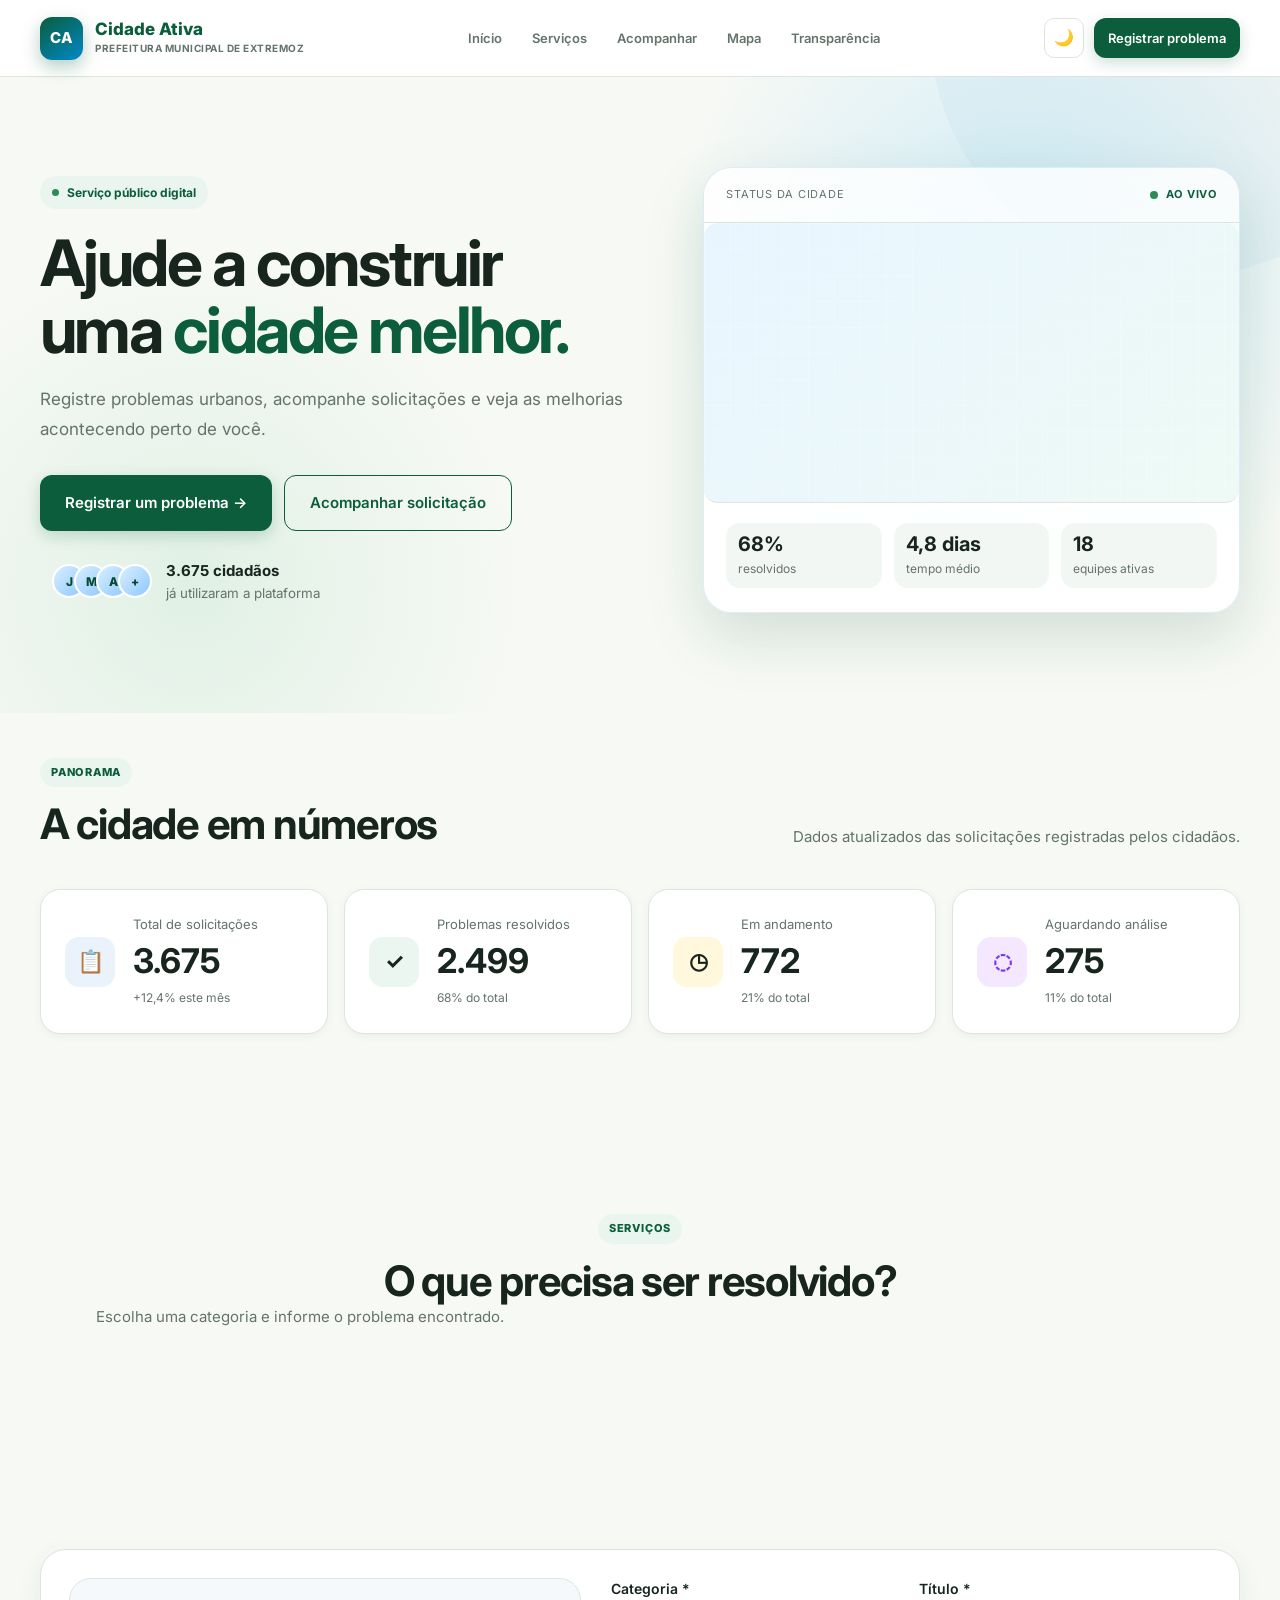
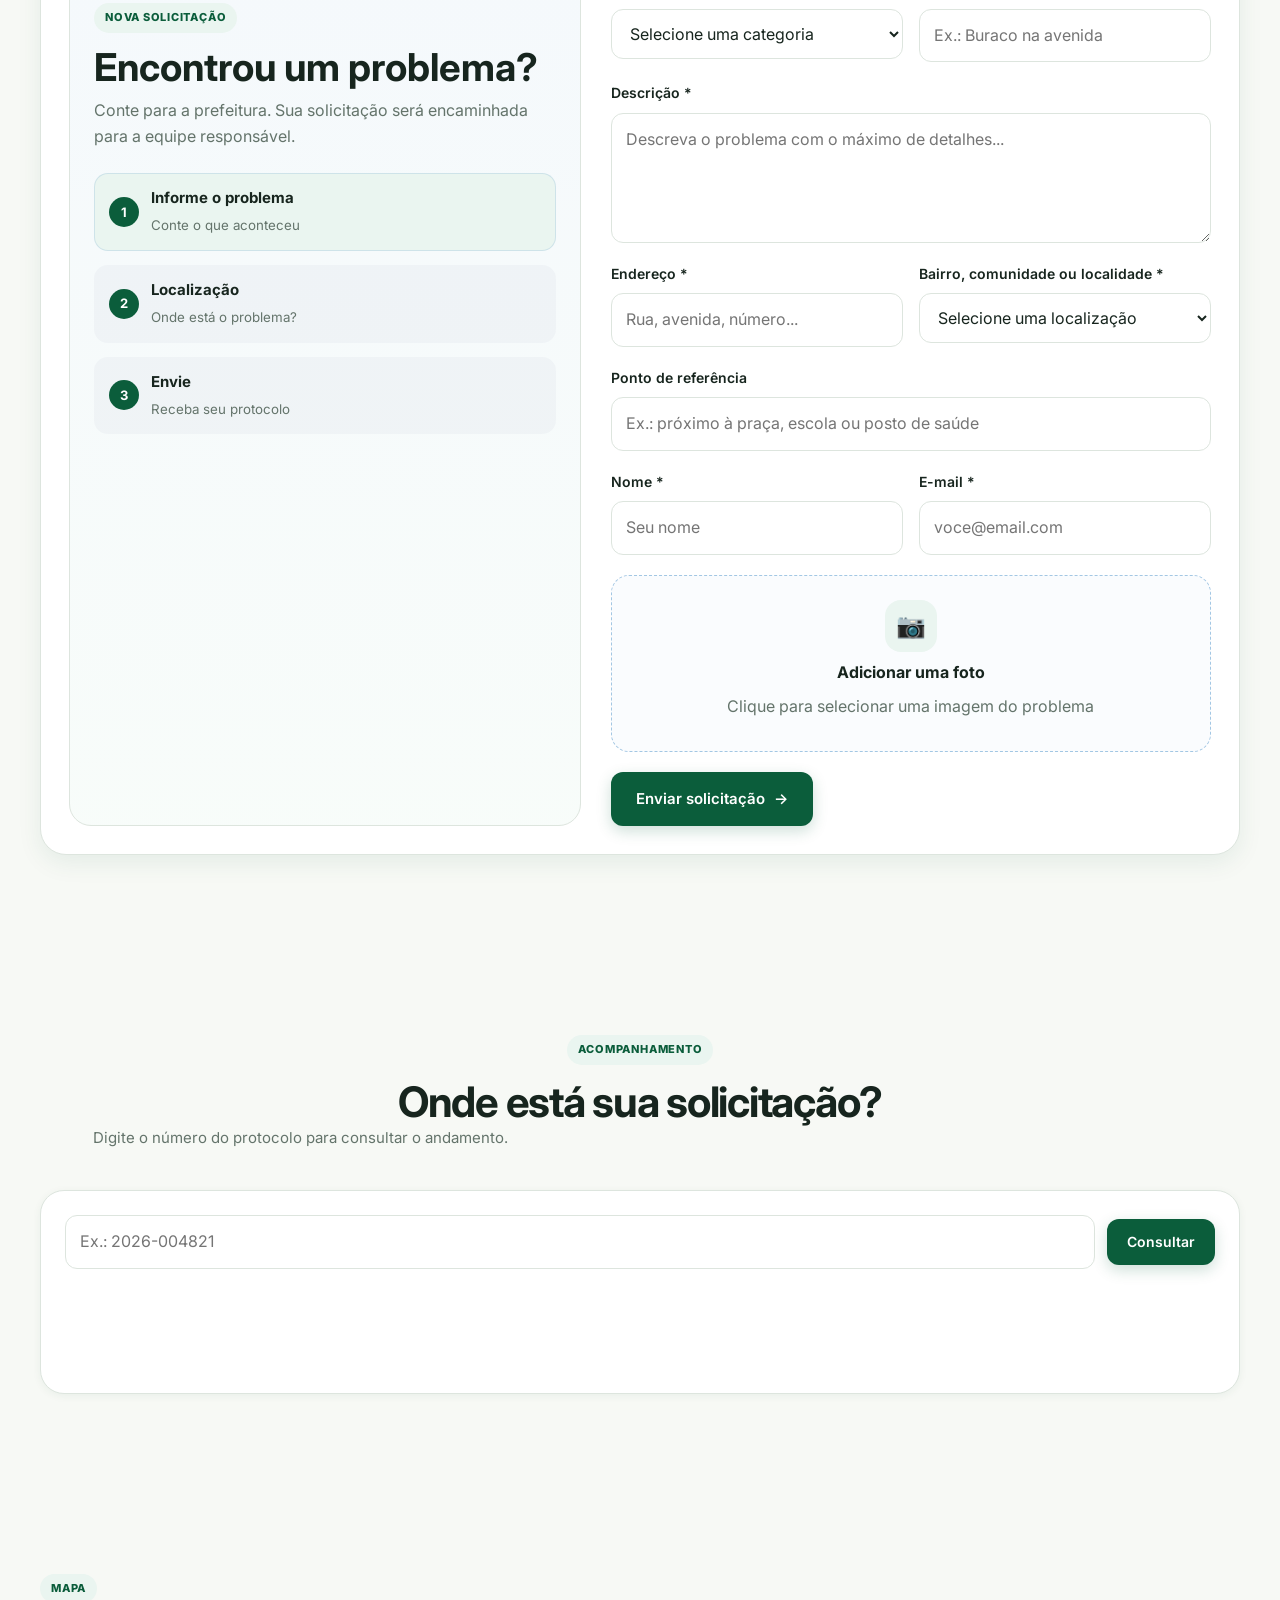
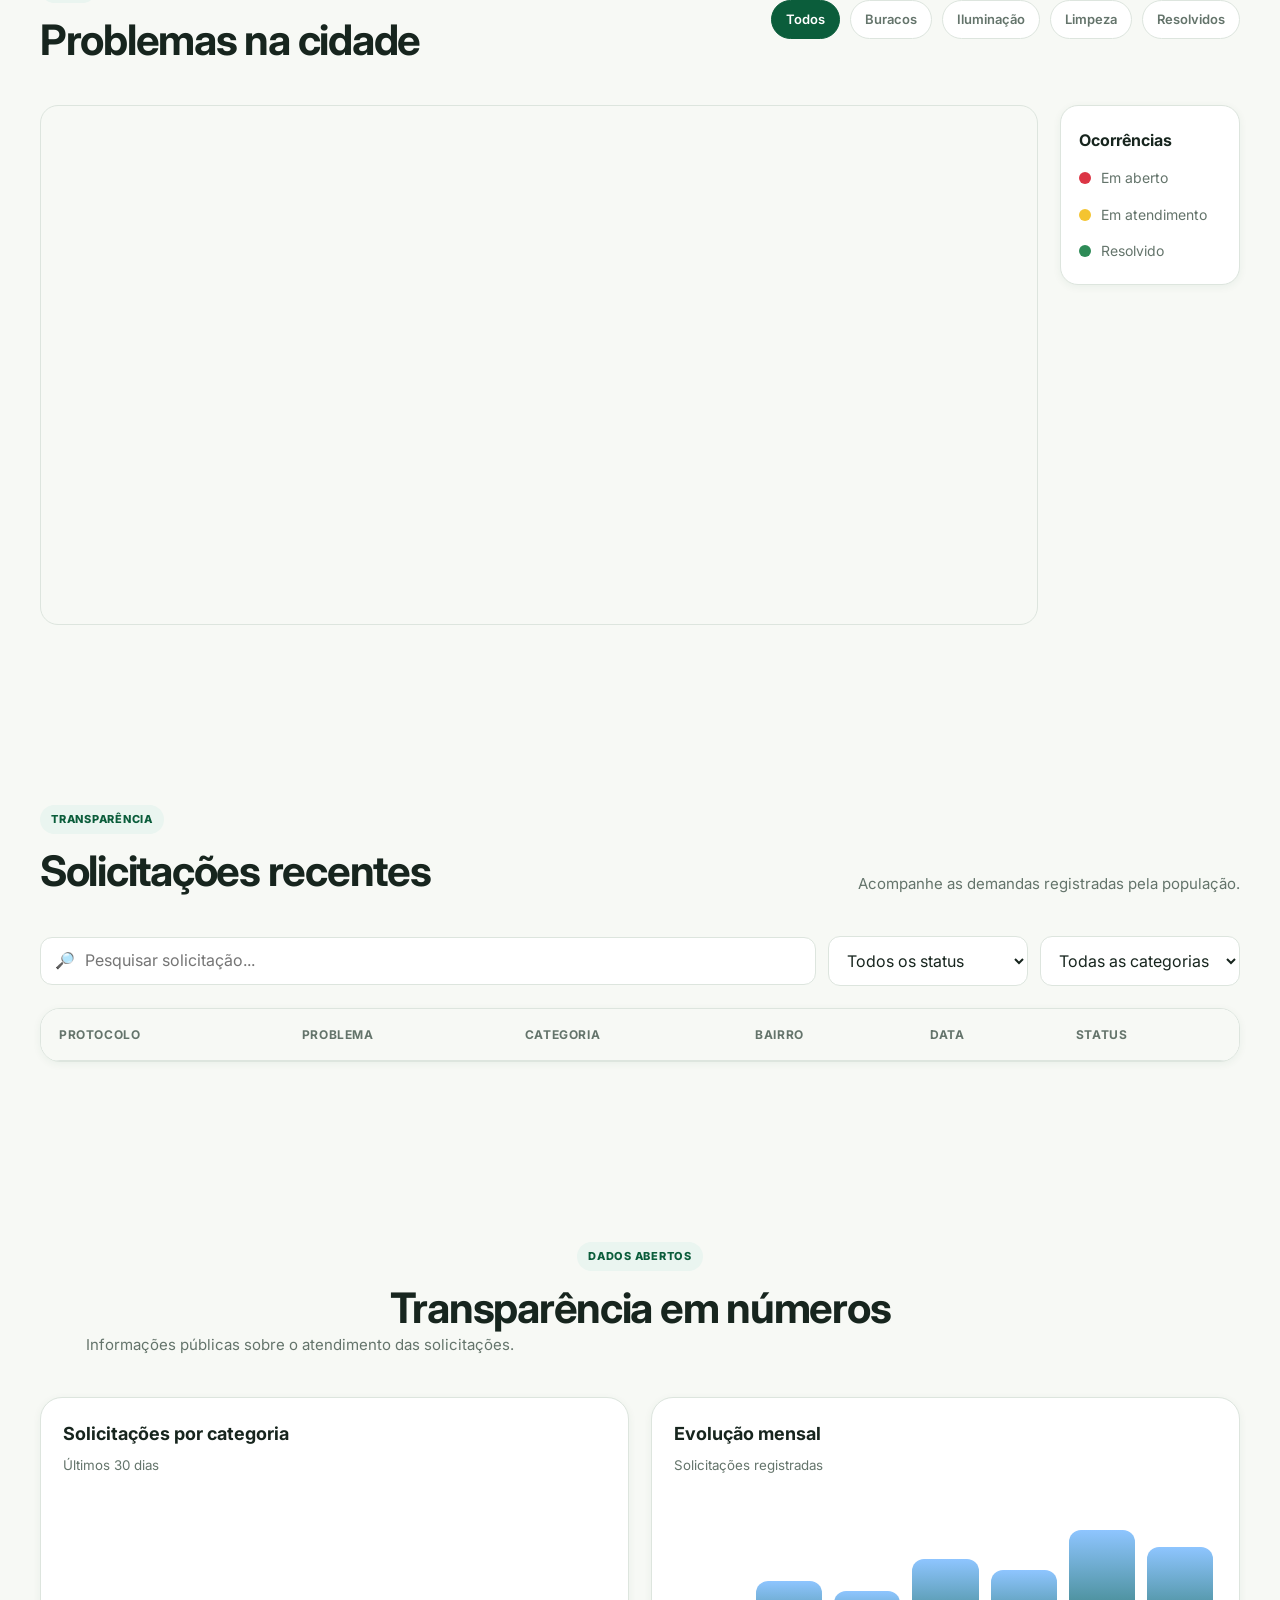
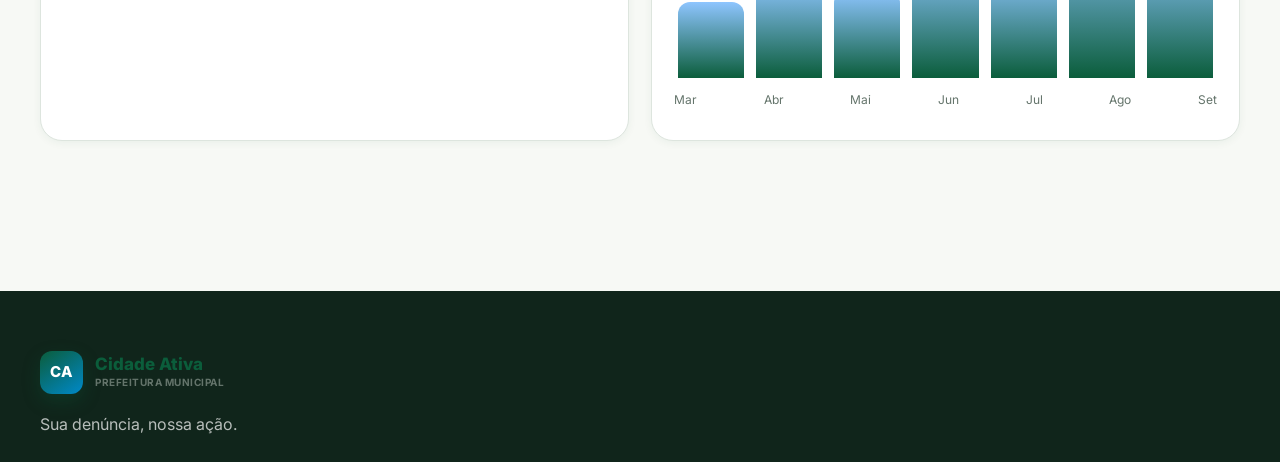
==== index.html @ bdb44ac2 "Atualizar o index.html Correção da estrutura com IA" ====
<!DOCTYPE html>
<html lang="pt">

<head>
    <meta charset="UTF-8">
    <meta name="viewport" content="width=device-width, initial-scale=1.0">
    <meta name="description" content="Cidade Ativa - Plataforma de soluções urbanas">
    <title>Cidade Ativa | Soluções Urbanas</title>

    <link rel="preconnect" href="https://fonts.googleapis.com">
    <link rel="preconnect" href="https://fonts.gstatic.com" crossorigin>
    <link href="https://fonts.googleapis.com/css2?family=Inter:wght@400;500;600;700;800&display=swap" rel="stylesheet">

    <link rel="stylesheet" href="style.css">
    <link rel="stylesheet" 
        href="https://unpkg.com/leaflet@1.9.4/dist/leaflet.css" />
</head>

<body>

    <!--cabeçalho-->

    <header class="header">
        <div class="container header-content">

            <a href="#inicio" class="logo">
                <span class="logo-icon">CA</span>
                <div>
                    <strong>Cidade Ativa</strong>
                    <small>Prefeitura Municipal de Extremoz</small>
                </div>
            </a>

            <nav class="nav" id="mainNav">
                <a href="#inicio">Início</a>
                <a href="#categorias">Serviços</a>
                <a href="#acompanhar">Acompanhar</a>
                <a href="#mapa">Mapa</a>
                <a href="#transparencia">Transparência</a>
            </nav>

            <div class="header-actions">
                <button class="theme-btn" id="themeToggle" aria-label="Alternar tema">
                    🌙
                </button>

                <button class="btn btn-primary btn-small" onclick="scrollToSection('registrar')">
                    Registrar problema
                </button>

                <button class="menu-btn" id="menuToggle" aria-label="Abrir menu">
                    ☰
                </button>
            </div>

        </div>
    </header>

    <main>

        <section class="hero" id="inicio">
            <div class="container hero-grid">

                <div class="hero-content">

                    <div class="eyebrow">
                        <span></span>
                        Serviço público digital
                    </div>

                    <h1>
                        Ajude a construir uma
                        <span>cidade melhor.</span>
                    </h1>

                    <p>
                        Registre problemas urbanos, acompanhe solicitações
                        e veja as melhorias acontecendo perto de você.
                    </p>

                    <div class="hero-buttons">
                        <button class="btn btn-primary btn-large" onclick="scrollToSection('registrar')">
                            Registrar um problema →
                        </button>

                        <button class="btn btn-outline btn-large" onclick="scrollToSection('acompanhar')">
                            Acompanhar solicitação
                        </button>
                    </div>

                    <div class="hero-trust">
                        <div class="avatars">
                            <span>J</span>
                            <span>M</span>
                            <span>A</span>
                            <span>+</span>
                        </div>

                        <div>
                            <strong>3.675 cidadãos</strong>
                            <small>já utilizaram a plataforma</small>
                            
                        </div>
                    </div>

                </div>

                <div class="hero-visual">

                    <div class="city-card">

                        <div class="city-top">
                            <span>STATUS DA CIDADE</span>
                            <span class="live">
                                <i></i> Ao vivo
                            </span>
                        </div>

                       <div class="city-map" id="cityMap"></div>

                        <div class="city-footer">
                            <div>
                                <strong>68%</strong>
                                <small>resolvidos</small>
                            </div>

                            <div>
                                <strong>4,8 dias</strong>
                                <small>tempo médio</small>
                            </div>

                            <div>
                                <strong>18</strong>
                                <small>equipes ativas</small>
                            </div>
                        </div>

                    </div>

                </div>

            </div>
        </section>


        <!---Indicar--->

        <section class="section indicators-section">
            <div class="container">

                <div class="section-heading">
                    <div>
                        <span class="section-label">PANORAMA</span>
                        <h2>A cidade em números</h2>
                    </div>

                    <p>
                        Dados atualizados das solicitações registradas
                        pelos cidadãos.
                    </p>
                </div>

                <div class="stats-grid">

                    <div class="stat-card">
                        <div class="stat-icon blue">📋</div>
                        <div>
                            <span>Total de solicitações</span>
                            <strong data-stat="total">3.675</strong>
                            <small>+12,4% este mês</small>
                        </div>
                    </div>

                    <div class="stat-card">
                        <div class="stat-icon green">✓</div>
                        <div>
                            <span>Problemas resolvidos</span>
                            <strong data-stat="resolved">2.499</strong>
                            <small>68% do total</small>
                        </div>
                    </div>

                    <div class="stat-card">
                        <div class="stat-icon orange">◷</div>
                        <div>
                            <span>Em andamento</span>
                            <strong data-stat="progress">772</strong>
                            <small>21% do total</small>
                        </div>
                    </div>

                    <div class="stat-card">
                        <div class="stat-icon purple">◌</div>
                        <div>
                            <span>Aguardando análise</span>
                            <strong data-stat="waiting">275</strong>
                            <small>11% do total</small>
                        </div>
                    </div>

                </div>

            </div>
        </section>


        <!--categorias-->

        <section class="section categories-section" id="categorias">
            <div class="container">

                <div class="section-heading centered">
                    <span class="section-label">SERVIÇOS</span>
                    <h2>O que precisa ser resolvido?</h2>
                    <p>
                        Escolha uma categoria e informe o problema encontrado.
                    </p>
                </div>

                <div class="categories-grid" id="categoriesGrid"></div>

            </div>
        </section>


        <!--opções de registro -->

        <section class="section register-section" id="registrar">
            <div class="container">

                <div class="form-wrapper">

                    <div class="form-intro">

                        <span class="section-label">NOVA SOLICITAÇÃO</span>

                        <h2>Encontrou um problema?</h2>

                        <p>
                            Conte para a prefeitura. Sua solicitação será
                            encaminhada para a equipe responsável.
                        </p>

                        <div class="form-steps">

                            <div class="form-step active">
                                <span>1</span>
                                <div>
                                    <strong>Informe o problema</strong>
                                    <small>Conte o que aconteceu</small>
                                </div>
                            </div>

                            <div class="form-step">
                                <span>2</span>
                                <div>
                                    <strong>Localização</strong>
                                    <small>Onde está o problema?</small>
                                </div>
                            </div>

                            <div class="form-step">
                                <span>3</span>
                                <div>
                                    <strong>Envie</strong>
                                    <small>Receba seu protocolo</small>
                                </div>
                            </div>

                        </div>

                    </div>

                    <form id="reportForm" class="report-form">

                        <div class="form-row">

                            <div class="form-group">
                                <label for="category">Categoria *</label>

                                <select id="category" required>
                                    <option value="">Selecione uma categoria</option>
                                </select>
                            </div>

                            <div class="form-group">
                                <label for="title">Título *</label>
                                <input type="text" id="title" placeholder="Ex.: Buraco na avenida" required>
                            </div>

                        </div>

                        <div class="form-group">
                            <label for="description">Descrição *</label>

                            <textarea id="description" rows="4"
                                placeholder="Descreva o problema com o máximo de detalhes..." required></textarea>
                        </div>

                        <div class="form-row">

                            <div class="form-group">
                                <label for="address">Endereço *</label>
                                <input type="text" id="address" placeholder="Rua, avenida, número..." required>
                            </div>

                            <div class="form-group">
                                <label for="neighborhood">Bairro, comunidade ou localidade *</label>
                                <select id="neighborhood" required>
                                    <option value="">Selecione uma localização</option>
                                    <optgroup label="Bairros e conjuntos">
                                        <option>Centro</option><option>Alto Extremoz</option>
                                        <option>Central Parque I</option><option>Central Parque II</option>
                                        <option>Central Parque III</option><option>Central Parque Clube</option>
                                        <option>Jardins de Extremoz</option><option>Jardins de Extremoz II</option>
                                        <option>Moinho dos Ventos</option><option>Nova Extremoz</option>
                                        <option>Parque das Flores</option><option>Parque das Jaqueiras</option>
                                        <option>Parque do Servidor</option><option>Portal do Sol</option>
                                        <option>Quintas das Figueiras</option><option>São Miguel Arcanjo</option>
                                        <option>Village dos Coqueiros</option><option>Malvinas</option>
                                        <option>Sport Clube</option><option>Comum</option>
                                    </optgroup>
                                    <optgroup label="Comunidades e localidades">
                                        <option>Campinas</option><option>Estivas</option><option>Araçá</option>
                                        <option>Vila de Fátima</option><option>Capim</option><option>Barra do Rio</option>
                                        <option>Boca da Ilha</option><option>Coqueirinhos</option><option>Grutas</option>
                                        <option>Pedrinhas</option><option>Passagem da Vila</option>
                                    </optgroup>
                                    <optgroup label="Praias e litoral">
                                        <option>Genipabu</option><option>Pitangui</option><option>Santa Rita</option>
                                        <option>Redinha Nova</option><option>Graçandu</option>
                                    </optgroup>
                                    <optgroup label="Principais centros e referências">
                                        <option>Centro de Extremoz</option>
                                        <option>Centro Administrativo de Extremoz</option>
                                        <option>Hospital Presidente Café Filho</option>
                                        <option>Centro de Especialidades de Extremoz</option>
                                        <option>Centro de Parto Normal de Extremoz</option>
                                        <option>Centro Comercial</option>
                                    </optgroup>
                                    <optgroup label="Outros"><option>Outro</option></optgroup>
                                </select>
                            </div>

                        </div>

                        <div class="form-group">
                            <label for="reference">Ponto de referência</label>
                            <input type="text" id="reference" placeholder="Ex.: próximo à praça, escola ou posto de saúde">
                        </div>

                        <div class="form-row">

                            <div class="form-group">
                                <label for="name">Nome *</label>
                                <input type="text" id="name" placeholder="Seu nome" required>
                            </div>

                            <div class="form-group">
                                <label for="email">E-mail *</label>
                                <input type="email" id="email" placeholder="voce@email.com" required>
                            </div>

                        </div>

                        <div class="upload-area" id="uploadArea">
                            <input type="file" id="image" accept="image/*" hidden>
                            <div class="upload-icon">📷</div>
                            <strong>Adicionar uma foto</strong>
                            <span>Clique para selecionar uma imagem do problema</span>
                            <small id="fileName"></small>

                            <div id="imagePreview" class="image-preview" hidden>
                                <img id="previewImage" src="" alt="Pré-visualização da foto">
                            </div>
                        </div>

                        <button class="btn btn-primary btn-large submit-btn" type="submit">
                            Enviar solicitação
                            <span>→</span>
                        </button>

                    </form>

                </div>

            </div>
        </section>


        <!--onde acompanhar --->

        <section class="section tracking-section" id="acompanhar">
            <div class="container">

                <div class="section-heading centered">
                    <span class="section-label">ACOMPANHAMENTO</span>
                    <h2>Onde está sua solicitação?</h2>
                    <p>
                        Digite o número do protocolo para consultar o andamento.
                    </p>
                </div>

                <div class="tracking-box">

                    <div class="tracking-search">

                        <input type="text" id="protocolInput" placeholder="Ex.: 2026-004821">

                        <button class="btn btn-primary" id="searchProtocol">
                            Consultar
                        </button>

                    </div>

                    <div id="trackingResult"></div>

                </div>

            </div>
        </section>


        <!-- mapa -->

        <section class="section map-section" id="mapa">
            <div class="container">

                <div class="section-heading">

                    <div>
                        <span class="section-label">MAPA</span>
                        <h2>Problemas na cidade</h2>
                    </div>

                    <div class="map-filters">
                        <button class="filter-btn active" data-filter="all">Todos</button>
                        <button class="filter-btn" data-filter="Buracos e vias">Buracos</button>
                        <button class="filter-btn" data-filter="Iluminação pública">Iluminação</button>
                        <button class="filter-btn" data-filter="Limpeza urbana">Limpeza</button>
                        <button class="filter-btn" data-filter="resolved">Resolvidos</button>
                    </div>

                </div>

                <div class="map-container">

    <!-- Mapa real jv -->
    <div id="realMap"></div>

    <div class="map-legend">

        <strong>Ocorrências</strong>

        <span>
            <i class="legend-dot red"></i>
            Em aberto
        </span>

        <span>
            <i class="legend-dot yellow"></i>
            Em atendimento
        </span>

        <span>
            <i class="legend-dot green"></i>
            Resolvido
        </span>

    </div>

</div>
        </section>


        <!--acompanhar solicitações -->

        <section class="section requests-section">
            <div class="container">

                <div class="section-heading">
                    <div>
                        <span class="section-label">TRANSPARÊNCIA</span>
                        <h2>Solicitações recentes</h2>
                    </div>

                    <p>
                        Acompanhe as demandas registradas pela população.
                    </p>
                </div>

                <div class="requests-toolbar">

                    <div class="search-box">
                        🔎
                        <input type="text" id="requestSearch" placeholder="Pesquisar solicitação...">
                    </div>

                    <select id="statusFilter">
                        <option value="all">Todos os status</option>
                        <option value="Resolvido">Resolvidos</option>
                        <option value="Em atendimento">Em atendimento</option>
                        <option value="Em análise">Em análise</option>
                        <option value="Aguardando">Aguardando</option>
                    </select>

                    <select id="categoryFilter">
                        <option value="all">Todas as categorias</option>
                    </select>

                </div>

                <div class="requests-table-wrapper">

                    <table class="requests-table">

                        <thead>
                            <tr>
                                <th>Protocolo</th>
                                <th>Problema</th>
                                <th>Categoria</th>
                                <th>Bairro</th>
                                <th>Data</th>
                                <th>Status</th>
                            </tr>
                        </thead>

                        <tbody id="requestsTable"></tbody>

                    </table>

                </div>

            </div>
        </section>


        <!--transparencia ao publico-->

        <section class="section transparency-section" id="transparencia">

            <div class="container">

                <div class="section-heading centered">
                    <span class="section-label">DADOS ABERTOS</span>
                    <h2>Transparência em números</h2>
                    <p>
                        Informações públicas sobre o atendimento das solicitações.
                    </p>
                </div>

                <div class="charts-grid">

                    <div class="chart-card">

                        <div class="chart-header">
                            <div>
                                <strong>Solicitações por categoria</strong>
                                <small>Últimos 30 dias</small>
                            </div>
                        </div>

                        <div class="bars" id="categoryChart"></div>

                    </div>

                    <div class="chart-card">

                        <div class="chart-header">
                            <div>
                                <strong>Evolução mensal</strong>
                                <small>Solicitações registradas</small>
                            </div>
                        </div>

                        <div class="line-chart">

                            <div class="line-bars">
                                <span style="height: 45%"></span>
                                <span style="height: 58%"></span>
                                <span style="height: 52%"></span>
                                <span style="height: 71%"></span>
                                <span style="height: 64%"></span>
                                <span style="height: 88%"></span>
                                <span style="height: 78%"></span>
                            </div>

                            <div class="chart-labels">
                                <span>Mar</span>
                                <span>Abr</span>
                                <span>Mai</span>
                                <span>Jun</span>
                                <span>Jul</span>
                                <span>Ago</span>
                                <span>Set</span>
                            </div>

                        </div>

                    </div>

                </div>

            </div>

        </section>

    </main>


    <!--rodape-->

    <footer class="footer">

        <div class="container footer-grid">

            <div class="footer-brand">

                <div class="logo">
                    <span class="logo-icon">CA</span>

                    <div>
                        <strong>Cidade Ativa</strong>
                        <small>Prefeitura Municipal</small>
                    </div>
                </div>

                <p>
                    Sua denúncia, nossa ação.

                    <style>
                        .image-preview {
                            margin-top: 15px;
                        }

                        .image-preview img {
                            display: block;
                            width: 100%;
                            max-width: 320px;
                            max-height: 220px;
                            object-fit: cover;
                            border-radius: 12px;
                            margin: 0 auto;
                        }
                    </style>

                    <script>
                        // Pré-visualização da foto
                        const uploadArea = document.getElementById("uploadArea");
                        const imageInput = document.getElementById("image");
                        const fileName = document.getElementById("fileName");
                        const imagePreview = document.getElementById("imagePreview");
                        const previewImage = document.getElementById("previewImage");

                        if (uploadArea && imageInput) {
                            uploadArea.addEventListener("click", () => imageInput.click());

                            imageInput.addEventListener("change", function () {
                                const arquivo = this.files[0];

                                if (!arquivo) {
                                    fileName.textContent = "";
                                    imagePreview.hidden = true;
                                    previewImage.src = "";
                                    return;
                                }

                                fileName.textContent = arquivo.name;

                                const leitor = new FileReader();

                                leitor.onload = function (evento) {
                                    previewImage.src = evento.target.result;
                                    imagePreview.hidden = false;
                                };

                                leitor.readAsDataURL(arquivo);
                            });
                        }
                    </script>

                    <script src="https://unpkg.com/leaflet@1.9.4/dist/leaflet.js"></script>
                    <script src="script.js"></script>

</body>

</html>
---- style.css ----
:root {

  --primary: #0B5D3B;
  --primary-dark: #064A2F;
  --primary-light: #EAF5F0;

  --secondary: #2E8B57;
  --secondary-dark: #236B45;
  --secondary-light: #EAF6EF;

  --accent: #F4C430;
  --accent-light: #FFF8DC;

  --danger: #DC3545;
  --danger-light: #FDEBED;

  --warning: #F4C430;
  --warning-light: #FFF8DC;

  --info: #1E6BB8;
  --info-light: #EAF3FB;

  --success: #2E8B57;
  --success-light: #EAF6EF;

  --white: #FFFFFF;
  --black: #111827;

  --gray-50: #F7F9F5;
  --gray-100: #F0F3EE;
  --gray-200: #DDE5DE;
  --gray-300: #C5D0C7;
  --gray-400: #94A39A;
  --gray-500: #64746B;
  --gray-600: #4A5A51;
  --gray-700: #34443B;
  --gray-800: #24352C;
  --gray-900: #10251B;

  --background: #F7F9F5;
  --surface: #FFFFFF;
  --surface-hover: #F3F7F3;

  --text: #17251E;
  --text-secondary: #64746B;
  --text-light: #94A39A;

  --border: #DDE5DE;

  --shadow-xs: 0 1px 2px rgba(11, 93, 59, 0.04);
  --shadow-sm: 0 2px 8px rgba(11, 93, 59, 0.06);
  --shadow-md: 0 8px 24px rgba(11, 93, 59, 0.08);
  --shadow-lg: 0 16px 40px rgba(11, 93, 59, 0.12);
  --shadow-xl: 0 24px 60px rgba(11, 93, 59, 0.16);

  --radius-sm: 8px;
  --radius-md: 12px;
  --radius-lg: 18px;
  --radius-xl: 24px;
  --radius-full: 999px;

  --container: 1200px;

  --transition-fast: 0.15s ease;
  --transition: 0.25s ease;
  --transition-slow: 0.4s ease;
}

body.dark-mode {

  --background: #0B1711;
  --surface: #102019;
  --surface-hover: #172A20;

  --text: #F5F8F5;
  --text-secondary: #A8B8AE;
  --text-light: #718277;

  --border: #294136;

  --gray-50: #102019;
  --gray-100: #172A20;
  --gray-200: #294136;
  --gray-300: #3A5145;
  --gray-400: #64746B;

  --shadow-sm: 0 2px 8px rgba(0, 0, 0, 0.25);
  --shadow-md: 0 8px 24px rgba(0, 0, 0, 0.30);
  --shadow-lg: 0 16px 40px rgba(0, 0, 0, 0.35);
}

* {
  margin: 0;
  padding: 0;
  box-sizing: border-box;
}

html {
  scroll-behavior: smooth;
  scroll-padding-top: 90px;
}

body {
  font-family: Inter, -apple-system, BlinkMacSystemFont, "Segoe UI", Roboto, Helvetica, Arial, sans-serif;
  background: var(--background);
  color: var(--text);
  line-height: 1.6;
  min-height: 100vh;
  transition: background-color var(--transition), color var(--transition);
}

body.no-scroll {
  overflow: hidden;
}

img {
  max-width: 100%;
  display: block;
}

button,
input,
select,
textarea {
  font: inherit;
}

button {
  cursor: pointer;
}

a {
  color: inherit;
  text-decoration: none;
}

ul {
  list-style: none;
}

.container {
  width: min(100% - 40px, var(--container));
  margin-inline: auto;
}

.section {
  padding: 90px 0;
}

.section-sm {
  padding: 60px 0;
}

.text-center {
  text-align: center;
}

.hidden {
  display: none !important;
}

.fade-in {
  animation: fadeIn 0.5s ease forwards;
}

.no-results {
  padding: 50px 20px;
  text-align: center;
  color: var(--text-secondary);
}

.btn {
  border: 0;
  border-radius: var(--radius-md);
  padding: 12px 20px;
  display: inline-flex;
  align-items: center;
  justify-content: center;
  gap: 9px;
  font-weight: 600;
  font-size: 14px;
  transition: transform var(--transition), background-color var(--transition), color var(--transition), box-shadow var(--transition);
  white-space: nowrap;
}

.btn:hover {
  transform: translateY(-2px);
}

.btn:active {
  transform: translateY(0);
}

.btn:focus-visible {
  outline: 3px solid rgba(0, 102, 179, 0.3);
  outline-offset: 3px;
}

.btn-primary {
  color: var(--white);
  background: var(--primary);
  box-shadow: 0 5px 15px rgba(11, 93, 59, 0.2)
}

.btn-primary:hover {
  background: var(--primary-dark);
  box-shadow: 0 8px 20px rgba(11, 93, 59, 0.28);
}

.btn-secondary {
  color: var(--white);
  background: var(--secondary);
}

.btn-secondary:hover {
  background: var(--secondary-dark);
}

.btn-outline {
  color: var(--primary);
  background: transparent;
  border: 1px solid var(--primary);
}

.btn-outline:hover {
  color: var(--white);
  background: var(--primary);
}

.btn-ghost {
  background: transparent;
  color: var(--text);
}

.btn-ghost:hover {
  background: var(--gray-100);
}

.btn-danger {
  color: var(--white);
  background: var(--danger);
}

.btn-small {
  padding: 10px 14px;
  font-size: 13px;
}

.btn-large {
  padding: 15px 25px;
  font-size: 15px;
}

.btn-block {
  width: 100%;
}

.header {
  position: sticky;
  top: 0;
  z-index: 1000;
  background: rgba(255, 255, 255, 0.96);
  border-bottom: 1px solid var(--border);
  backdrop-filter: blur(16px);
  transition: box-shadow var(--transition), background-color var(--transition);
}

body.dark-mode .header {
  background: rgba(17, 24, 39, 0.96);
}

.header-content {
  min-height: 76px;
  display: flex;
  align-items: center;
  justify-content: space-between;
  gap: 24px;
  position: relative;
}

.logo {
  display: flex;
  align-items: center;
  gap: 12px;
  flex-shrink: 0;
}

.logo-icon {
  width: 43px;
  height: 43px;
  border-radius: 12px;
  display: flex;
  align-items: center;
  justify-content: center;
  color: var(--white);
  background: linear-gradient(145deg, var(--primary), #0089c9);
  font-weight: 800;
  font-size: 15px;
  box-shadow: 0 7px 18px rgba(11, 93, 59, 0.3)
}

.logo strong {
  display: block;
  font-size: 17px;
  font-weight: 800;
  line-height: 1.15;
  color: var(--primary);
}

.logo small {
  display: block;
  font-size: 10px;
  font-weight: 700;
  letter-spacing: 0.05em;
  text-transform: uppercase;
  color: var(--text-secondary);
}

.nav {
  display: flex;
  align-items: center;
  gap: 6px;
  flex-wrap: wrap;
}

.nav a {
  position: relative;
  padding: 9px 12px;
  border-radius: 8px;
  color: var(--text-secondary);
  font-size: 13px;
  font-weight: 600;
  transition: color var(--transition), background-color var(--transition);
}

.nav a:hover,
.nav a.active {
  color: var(--primary);
  background: var(--primary-light);
}

.header-actions {
  display: flex;
  align-items: center;
  gap: 10px;
}

.theme-btn,
.menu-btn {
  width: 40px;
  height: 40px;
  border: 1px solid var(--border);
  border-radius: 10px;
  background: var(--surface);
  color: var(--text);
  display: flex;
  align-items: center;
  justify-content: center;
  transition: var(--transition);
}

.theme-btn:hover,
.menu-btn:hover {
  color: var(--primary);
  border-color: var(--primary);
}

.menu-btn {
  display: none;
}

.hero {
  position: relative;
  overflow: hidden;
  padding: 90px 0 100px;
  background: radial-gradient(circle at 80% 30%, rgba(0, 166, 255, 0.16), transparent 32%), radial-gradient(circle at 15% 80%, rgba(24, 165, 88, 0.1), transparent 28%), var(--background);
}

.hero::before {
  content: "";
  position: absolute;
  width: 500px;
  height: 500px;
  top: -300px;
  right: -150px;
  border-radius: 50%;
  background: rgba(0, 102, 179, 0.04);
}

.hero-grid {
  display: grid;
  grid-template-columns: 1.05fr 0.95fr;
  gap: 70px;
  align-items: center;
}

.hero-content {
  position: relative;
  z-index: 2;
}

.eyebrow {
  width: fit-content;
  display: inline-flex;
  align-items: center;
  gap: 8px;
  padding: 7px 12px;
  border-radius: var(--radius-full);
  background: var(--primary-light);
  color: var(--primary);
  font-size: 12px;
  font-weight: 700;
  margin-bottom: 20px;
}

.eyebrow span {
  width: 7px;
  height: 7px;
  border-radius: 50%;
  background: var(--secondary);
  display: inline-block;
}

.hero h1 {
  max-width: 700px;
  font-size: clamp(38px, 5vw, 64px);
  line-height: 1.05;
  letter-spacing: -0.04em;
  margin-bottom: 22px;
  color: var(--text);
}

.hero h1 span {
  color: var(--primary);
}

.hero-content p {
  max-width: 610px;
  color: var(--text-secondary);
  font-size: 17px;
  line-height: 1.75;
  margin-bottom: 30px;
}

.hero-buttons {
  display: flex;
  flex-wrap: wrap;
  gap: 12px;
}

.hero-trust {
  display: flex;
  align-items: center;
  gap: 14px;
  margin-top: 28px;
}

.avatars {
  display: flex;
  align-items: center;
  padding-left: 12px;
}

.avatars span {
  width: 34px;
  height: 34px;
  margin-left: -12px;
  border-radius: 50%;
  border: 2px solid var(--surface);
  display: flex;
  align-items: center;
  justify-content: center;
  background: linear-gradient(135deg, #d9efff, #8ec8ff);
  color: var(--primary-dark);
  font-size: 12px;
  font-weight: 800;
}

.avatars span:first-child {
  margin-left: 0;
}

.hero-trust strong {
  display: block;
  font-size: 15px;
  color: var(--text);
}

.hero-trust small {
  display: block;
  color: var(--text-secondary);
}

.hero-visual {
  position: relative;
  z-index: 2;
}

.city-card {
  background: linear-gradient(180deg, rgba(255, 255, 255, 0.8), rgba(255, 255, 255, 0.95));
  border: 1px solid rgba(0, 102, 179, 0.12);
  border-radius: 28px;
  box-shadow: var(--shadow-xl);
  overflow: hidden;
}

body.dark-mode .city-card {
  background: linear-gradient(180deg, rgba(17, 24, 39, 0.8), rgba(17, 24, 39, 0.96));
}

.city-top {
  display: flex;
  align-items: center;
  justify-content: space-between;
  padding: 18px 22px;
  font-size: 11px;
  letter-spacing: 0.07em;
  text-transform: uppercase;
  color: var(--text-secondary);
  border-bottom: 1px solid var(--border);
}

.live {
  display: inline-flex;
  align-items: center;
  gap: 8px;
  color: var(--primary);
  font-weight: 700;
}

.live i {
  width: 8px;
  height: 8px;
  border-radius: 50%;
  background: var(--secondary);
  display: inline-block;
}

.city-map {
  position: relative;
  min-height: 280px;
  background: linear-gradient(135deg, #e8f5ff, #eefaf5);
  border-bottom: 1px solid var(--border);
  overflow: hidden;
}

body.dark-mode .city-map {
  background: linear-gradient(135deg, #10263a, #10291f);
}

.city-map::before {
  content: "";
  position: absolute;
  inset: 0;
  background-image: linear-gradient(rgba(255, 255, 255, 0.3) 1px, transparent 1px), linear-gradient(90deg, rgba(255, 255, 255, 0.3) 1px, transparent 1px);
  background-size: 26px 26px;
  opacity: 0.6;
}

.road {
  position: absolute;
  height: 4px;
  background: rgba(255, 255, 255, 0.9);
  border-radius: 999px;
  box-shadow: 0 0 0 1px rgba(100, 116, 139, 0.08);
}

.road-1 {
  width: 76%;
  top: 36%;
  left: 8%;
  transform: rotate(18deg);
}

.road-2 {
  width: 66%;
  top: 58%;
  left: 14%;
  transform: rotate(-20deg);
}

.road-3 {
  width: 60%;
  top: 72%;
  left: 7%;
  transform: rotate(7deg);
}

.map-building {
  position: absolute;
  background: linear-gradient(180deg, rgba(128, 163, 204, 0.2), rgba(102, 136, 181, 0.4));
  border: 1px solid rgba(71, 85, 105, 0.18);
  border-radius: 12px;
  box-shadow: inset 0 0 0 1px rgba(255, 255, 255, 0.2);
}

.b1 { width: 84px; height: 70px; top: 16%; left: 10%; }
.b2 { width: 78px; height: 58px; top: 18%; left: 62%; }
.b3 { width: 92px; height: 82px; top: 48%; left: 54%; }
.b4 { width: 96px; height: 72px; top: 58%; left: 21%; }

.map-point {
  position: absolute;
  width: 16px;
  height: 16px;
  border: 3px solid rgba(255, 255, 255, 0.95);
  border-radius: 50%;
  box-shadow: 0 0 0 6px rgba(255, 255, 255, 0.2);
  cursor: pointer;
}

.map-point.point-red { background: var(--danger); top: 33%; left: 46%; }
.map-point.point-yellow { background: var(--warning); top: 58%; left: 66%; }
.map-point.point-green { background: var(--secondary); top: 68%; left: 37%; }

.city-footer {
  display: grid;
  grid-template-columns: repeat(3, 1fr);
  gap: 12px;
  padding: 20px 22px 24px;
}

.city-footer div {
  display: flex;
  flex-direction: column;
  gap: 4px;
  padding: 10px 12px;
  background: var(--surface-hover);
  border-radius: 14px;
}

.city-footer strong {
  font-size: 20px;
  color: var(--text);
  line-height: 1.1;
}

.city-footer small {
  font-size: 12px;
  color: var(--text-secondary);
}

.section-heading {
  display: flex;
  align-items: end;
  justify-content: space-between;
  gap: 24px;
  margin-bottom: 40px;
}

.section-heading.centered {
  display: block;
  text-align: center;
  margin-bottom: 40px;
}

.section-heading p {
  max-width: 520px;
  color: var(--text-secondary);
  font-size: 15px;
}

.section-label {
  display: inline-flex;
  padding: 6px 11px;
  border-radius: var(--radius-full);
  background: var(--primary-light);
  color: var(--primary);
  font-size: 11px;
  font-weight: 800;
  text-transform: uppercase;
  letter-spacing: 0.07em;
  margin-bottom: 13px;
}

.section-heading h2 {
  font-size: clamp(28px, 4vw, 42px);
  line-height: 1.15;
  letter-spacing: -0.03em;
}

.indicators-section {
  margin-top: -45px;
  position: relative;
  z-index: 5;
}

.stats-grid {
  display: grid;
  grid-template-columns: repeat(4, minmax(0, 1fr));
  gap: 16px;
}

.stat-card {
  display: flex;
  align-items: center;
  gap: 18px;
  padding: 24px;
  border: 1px solid var(--border);
  border-radius: 20px;
  background: var(--surface);
  box-shadow: var(--shadow-sm);
}

.stat-icon {
  width: 50px;
  height: 50px;
  border-radius: 14px;
  display: flex;
  align-items: center;
  justify-content: center;
  font-size: 22px;
  font-weight: 700;
  background: var(--primary-light);
}

.stat-icon.blue { background: var(--info-light); }
.stat-icon.green { background: var(--success-light); }
.stat-icon.orange { background: var(--warning-light); }
.stat-icon.purple { background: #f3e8ff; color: #7c3aed; }

.stat-card span {
  display: block;
  font-size: 13px;
  color: var(--text-secondary);
  margin-bottom: 8px;
}

.stat-card strong {
  display: block;
  font-size: clamp(26px, 3vw, 34px);
  line-height: 1.1;
  margin-bottom: 4px;
}

.stat-card small {
  color: var(--text-secondary);
  font-size: 12px;
}

.categories-grid {
  display: grid;
  grid-template-columns: repeat(4, minmax(0, 1fr));
  gap: 20px;
}

.category-card {
  background: var(--surface);
  border: 1px solid var(--border);
  border-radius: 22px;
  padding: 22px;
  box-shadow: var(--shadow-sm);
  transition: transform var(--transition), box-shadow var(--transition), border-color var(--transition);
}

.category-card:hover {
  transform: translateY(-3px);
  box-shadow: var(--shadow-md);
  border-color: rgba(0, 102, 179, 0.28);
}

.category-card .icon {
  width: 52px;
  height: 52px;
  border-radius: 14px;
  display: flex;
  align-items: center;
  justify-content: center;
  font-size: 24px;
  margin-bottom: 16px;
  background: var(--primary-light);
}

.category-card h3 {
  font-size: 18px;
  margin-bottom: 8px;
}

.category-card p {
  color: var(--text-secondary);
  font-size: 14px;
  margin-bottom: 16px;
}

.category-card a {
  color: var(--primary);
  font-weight: 700;
}

.form-wrapper {
  display: grid;
  grid-template-columns: 0.92fr 1.08fr;
  gap: 30px;
  background: var(--surface);
  border: 1px solid var(--border);
  border-radius: 26px;
  padding: 28px;
  box-shadow: var(--shadow-md);
}

.form-intro {
  background: linear-gradient(180deg, rgba(0, 102, 179, 0.04), rgba(24, 165, 88, 0.03));
  border: 1px solid var(--border);
  border-radius: 22px;
  padding: 24px;
}

.form-intro h2 {
  font-size: clamp(28px, 3vw, 40px);
  line-height: 1.1;
  margin-bottom: 10px;
}

.form-intro p {
  color: var(--text-secondary);
  margin-bottom: 24px;
}

.form-steps {
  display: flex;
  flex-direction: column;
  gap: 14px;
}

.form-step {
  display: flex;
  align-items: center;
  gap: 12px;
  padding: 12px 14px;
  border-radius: 14px;
  background: rgba(148, 163, 184, 0.08);
  border: 1px solid transparent;
}

.form-step.active {
  background: var(--primary-light);
  border-color: rgba(0, 102, 179, 0.12);
}

.form-step span {
  width: 30px;
  height: 30px;
  border-radius: 50%;
  background: var(--primary);
  color: var(--white);
  display: flex;
  align-items: center;
  justify-content: center;
  font-weight: 700;
  font-size: 13px;
}

.form-step strong {
  display: block;
  font-size: 15px;
  margin-bottom: 2px;
}

.form-step small {
  color: var(--text-secondary);
}

.report-form {
  display: flex;
  flex-direction: column;
  gap: 20px;
}

.form-row {
  display: grid;
  grid-template-columns: repeat(2, minmax(0, 1fr));
  gap: 16px;
}

.form-group {
  display: flex;
  flex-direction: column;
  gap: 8px;
}

label {
  font-weight: 600;
  font-size: 14px;
  color: var(--text);
}

input,
select,
textarea {
  width: 100%;
  border: 1px solid var(--border);
  border-radius: 12px;
  background: var(--surface);
  color: var(--text);
  padding: 13px 14px;
  transition: border-color var(--transition), box-shadow var(--transition);
}

input:focus,
select:focus,
textarea:focus {
  outline: none;
  border-color: rgba(0, 102, 179, 0.5);
  box-shadow: 0 0 0 4px rgba(0, 102, 179, 0.08);
}

textarea {
  resize: vertical;
  min-height: 110px;
}

.upload-area {
  border: 1.5px dashed rgba(0, 102, 179, 0.35);
  border-radius: 18px;
  background: rgba(0, 102, 179, 0.02);
  padding: 24px 18px;
  display: flex;
  flex-direction: column;
  align-items: center;
  justify-content: center;
  gap: 8px;
  text-align: center;
  color: var(--text-secondary);
  cursor: pointer;
}

.upload-icon {
  width: 52px;
  height: 52px;
  border-radius: 16px;
  display: flex;
  align-items: center;
  justify-content: center;
  background: var(--primary-light);
  font-size: 24px;
}

.upload-area strong {
  color: var(--text);
  font-size: 16px;
}

#fileName {
  font-weight: 600;
  color: var(--primary);
}

.submit-btn {
  width: fit-content;
  align-self: flex-start;
}

.tracking-box {
  background: var(--surface);
  border: 1px solid var(--border);
  border-radius: 24px;
  box-shadow: var(--shadow-sm);
  padding: 24px;
}

.tracking-search {
  display: flex;
  align-items: center;
  gap: 12px;
  flex-wrap: wrap;
}

.tracking-search input {
  flex: 1 1 280px;
  min-width: 0;
}

#trackingResult {
  margin-top: 20px;
  min-height: 80px;
}

.tracking-result-card {
  background: var(--gray-50);
  border: 1px solid var(--border);
  border-radius: 18px;
  padding: 18px;
  display: flex;
  flex-direction: column;
  gap: 10px;
}

.tracking-result-card header {
  display: flex;
  align-items: center;
  justify-content: space-between;
  gap: 12px;
  flex-wrap: wrap;
}

.ticket-id {
  font-weight: 800;
  color: var(--primary);
}

.ticket-status {
  display: inline-flex;
  align-items: center;
  padding: 6px 10px;
  border-radius: 999px;
  font-size: 12px;
  font-weight: 700;
  background: var(--warning-light);
  color: var(--warning);
}

.ticket-status.resolvido {
  background: var(--success-light);
  color: var(--success);
}

.ticket-status.andamento {
  background: var(--info-light);
  color: var(--info);
}

.map-section .section-heading {
  align-items: center;
}

.map-filters {
  display: flex;
  flex-wrap: wrap;
  gap: 10px;
  justify-content: flex-end;
}

.filter-btn {
  border: 1px solid var(--border);
  background: var(--surface);
  color: var(--text-secondary);
  border-radius: 999px;
  padding: 8px 14px;
  font-size: 13px;
  font-weight: 600;
}

.filter-btn.active {
  background: var(--primary);
  color: var(--white);
  border-color: var(--primary);
}

.map-container {
  display: grid;
  grid-template-columns: minmax(0, 1.4fr) 180px;
  gap: 22px;
  align-items: start;
}

.fake-map {
  position: relative;
  min-height: 430px;
  border-radius: 28px;
  background: linear-gradient(135deg, #eaf8ff, #f1faf6);
  border: 1px solid rgba(0, 102, 179, 0.12);
  overflow: hidden;
  box-shadow: var(--shadow-md);
}

body.dark-mode .fake-map {
  background: linear-gradient(135deg, #10263a, #10291f);
}

.fake-map .map-grid {
  position: absolute;
  inset: 0;
  background-image: linear-gradient(rgba(255, 255, 255, 0.3) 1px, transparent 1px), linear-gradient(90deg, rgba(255, 255, 255, 0.3) 1px, transparent 1px);
  background-size: 26px 26px;
  opacity: 0.6;
}

.fake-road {
  position: absolute;
  height: 5px;
  border-radius: 999px;
  background: rgba(255, 255, 255, 0.8);
  box-shadow: 0 0 0 1px rgba(100, 116, 139, 0.08);
}

.r1 { width: 74%; top: 34%; left: 7%; transform: rotate(18deg); }
.r2 { width: 66%; top: 56%; left: 10%; transform: rotate(-18deg); }
.r3 { width: 52%; top: 70%; left: 18%; transform: rotate(7deg); }
.r4 { width: 32%; top: 20%; left: 53%; transform: rotate(80deg); }

.map-water {
  position: absolute;
  width: 170px;
  height: 120px;
  right: 0;
  bottom: 0;
  background: linear-gradient(125deg, rgba(125, 211, 252, 0.55), rgba(59, 130, 246, 0.2));
  border-radius: 100% 0 0 0;
  transform: rotate(18deg);
  box-shadow: inset 0 0 0 1px rgba(255, 255, 255, 0.25);
}

.map-marker {
  position: absolute;
  width: 18px;
  height: 18px;
  border-radius: 50%;
  box-shadow: 0 0 0 6px rgba(255, 255, 255, 0.18);
}

.map-marker.red { background: var(--danger); }
.map-marker.yellow { background: var(--warning); }
.map-marker.green { background: var(--secondary); }

.map-marker.m1 { top: 30%; left: 42%; }
.map-marker.m2 { top: 46%; left: 60%; }
.map-marker.m3 { top: 64%; left: 52%; }
.map-marker.m4 { top: 52%; left: 28%; }

.map-legend {
  display: flex;
  flex-direction: column;
  gap: 14px;
  padding: 22px 18px;
  background: var(--surface);
  border: 1px solid var(--border);
  border-radius: 18px;
  box-shadow: var(--shadow-sm);
}

.map-legend strong {
  font-size: 16px;
}

.map-legend span {
  display: inline-flex;
  align-items: center;
  gap: 10px;
  color: var(--text-secondary);
  font-size: 14px;
}

.legend-dot {
  width: 12px;
  height: 12px;
  border-radius: 50%;
  display: inline-block;
}

.legend-dot.red { background: var(--danger); }
.legend-dot.yellow { background: var(--warning); }
.legend-dot.green { background: var(--secondary); }

.requests-toolbar {
  display: flex;
  align-items: center;
  gap: 12px;
  flex-wrap: wrap;
  margin-bottom: 22px;
}

.search-box {
  flex: 1 1 280px;
  display: flex;
  align-items: center;
  gap: 10px;
  padding: 0 14px;
  background: var(--surface);
  border: 1px solid var(--border);
  border-radius: 12px;
  min-height: 46px;
}

.search-box input {
  border: none;
  background: transparent;
  box-shadow: none;
  padding: 0;
  min-height: 46px;
}

.requests-toolbar select {
  flex: 0 0 200px;
  min-height: 46px;
}

.requests-table-wrapper {
  overflow-x: auto;
  border: 1px solid var(--border);
  border-radius: 20px;
  background: var(--surface);
  box-shadow: var(--shadow-sm);
}

.requests-table {
  width: 100%;
  border-collapse: collapse;
  min-width: 760px;
}

.requests-table th,
.requests-table td {
  padding: 16px 18px;
  border-bottom: 1px solid var(--border);
  text-align: left;
  vertical-align: middle;
}

.requests-table th {
  background: var(--gray-50);
  color: var(--text-secondary);
  font-size: 12px;
  letter-spacing: 0.05em;
  text-transform: uppercase;
}

.requests-table tbody tr:hover {
  background: rgba(148, 163, 184, 0.04);
}

.status-badge {
  display: inline-flex;
  align-items: center;
  justify-content: center;
  border-radius: 999px;
  padding: 6px 10px;
  font-size: 12px;
  font-weight: 700;
  background: var(--warning-light);
  color: var(--warning);
}

.status-badge.resolvido {
  background: var(--success-light);
  color: var(--success);
}

.status-badge.atendimento {
  background: var(--info-light);
  color: var(--info);
}

.status-badge.analise {
  background: var(--accent-light);
  color: var(--accent);
}

.status-badge.aguardando {
  background: var(--danger-light);
  color: var(--danger);
}

.charts-grid {
  display: grid;
  grid-template-columns: repeat(2, minmax(0, 1fr));
  gap: 22px;
}

.chart-card {
  background: var(--surface);
  border: 1px solid var(--border);
  border-radius: 22px;
  padding: 22px;
  box-shadow: var(--shadow-sm);
}

.chart-header {
  display: flex;
  align-items: center;
  justify-content: space-between;
  gap: 12px;
  margin-bottom: 20px;
}

.chart-header strong {
  display: block;
  font-size: 18px;
  margin-bottom: 4px;
}

.chart-header small {
  color: var(--text-secondary);
}

.bars {
  display: flex;
  align-items: end;
  justify-content: space-between;
  gap: 12px;
  height: 220px;
  padding-top: 12px;
}

.bar-item {
  flex: 1;
  min-height: 18%;
  border-radius: 12px 12px 0 0;
  background: linear-gradient(180deg, #8bc9ff, var(--primary));
  position: relative;
}

.bar-item:nth-child(2n) {
  background: linear-gradient(180deg, #8de2b4, var(--secondary));
}

.bar-item:nth-child(3n) {
  background: linear-gradient(180deg, #ffd780, var(--warning));
}

.bar-item::after {
  content: attr(data-label);
  position: absolute;
  left: 50%;
  bottom: -24px;
  transform: translateX(-50%);
  font-size: 11px;
  color: var(--text-secondary);
}

.line-chart {
  display: flex;
  flex-direction: column;
  gap: 12px;
}

.line-bars {
  display: flex;
  align-items: end;
  justify-content: space-between;
  gap: 12px;
  height: 180px;
  padding: 12px 4px 0;
}

.line-bars span {
  display: block;
  flex: 1;
  border-radius: 12px 12px 0 0;
  background: linear-gradient(180deg, #8ec5ff, var(--primary));
}

.chart-labels {
  display: flex;
  justify-content: space-between;
  gap: 12px;
  color: var(--text-secondary);
  font-size: 12px;
}

.footer {
  background: var(--gray-900);
  color: rgba(255, 255, 255, 0.8);
  padding: 60px 0 24px;
  margin-top: 60px;
}

.footer-grid {
  display: grid;
  grid-template-columns: 1.4fr 1fr 1fr 1fr;
  gap: 26px;
}

.footer-brand p {
  margin-top: 18px;
  color: rgba(255, 255, 255, 0.7);
  max-width: 280px;
}

.footer-column h3 {
  margin-bottom: 14px;
  color: var(--white);
  font-size: 16px;
}

.footer-column a,
.footer-column p {
  display: block;
  color: rgba(255, 255, 255, 0.7);
  margin-bottom: 10px;
}

.footer-bottom {
  padding-top: 24px;
  margin-top: 30px;
  border-top: 1px solid rgba(255, 255, 255, 0.1);
  display: flex;
  align-items: center;
  justify-content: space-between;
  gap: 12px;
  flex-wrap: wrap;
  font-size: 14px;
  color: rgba(255, 255, 255, 0.7);
}

@media (max-width: 980px) {
  .hero-grid,
  .form-wrapper,
  .map-container,
  .charts-grid {
    grid-template-columns: 1fr;
  }

  .section-heading {
    display: block;
  }

  .section-heading p {
    margin-top: 12px;
  }

  .stats-grid {
    grid-template-columns: repeat(2, minmax(0, 1fr));
  }

  .categories-grid {
    grid-template-columns: repeat(2, minmax(0, 1fr));
  }

  .footer-grid {
    grid-template-columns: repeat(2, minmax(0, 1fr));
  }
}

@media (max-width: 760px) {
  .container {
    width: min(100% - 20px, var(--container));
  }

  .header-content {
    min-height: 68px;
    padding: 12px 0;
    flex-wrap: wrap;
  }

  .nav {
    display: none;
    position: absolute;
    top: 100%;
    left: 0;
    right: 0;
    background: var(--surface);
    border-bottom: 1px solid var(--border);
    padding: 12px;
    flex-direction: column;
    align-items: flex-start;
    box-shadow: var(--shadow-sm);
  }

  .nav.is-open {
    display: flex;
  }

  .menu-btn {
    display: inline-flex;
  }

  .header-actions .btn-primary {
    display: none;
  }

  .hero {
    padding: 70px 0 80px;
  }

  .hero-trust {
    align-items: flex-start;
    flex-direction: column;
  }

  .form-row,
  .tracking-search {
    grid-template-columns: 1fr;
    display: grid;
  }

  .requests-toolbar {
    flex-direction: column;
    align-items: stretch;
  }

  .requests-toolbar select,
  .search-box,
  .tracking-search input {
    width: 100%;
    flex: 1 1 auto;
  }
}

@media (max-width: 560px) {
  .section {
    padding: 70px 0;
  }

  .stats-grid,
  .categories-grid,
  .footer-grid {
    grid-template-columns: 1fr;
  }

  .hero h1 {
    font-size: 2.5rem;
  }

  .hero-content p {
    font-size: 15px;
  }

  .btn {
    width: 100%;
  }

  .hero-buttons {
    flex-direction: column;
  }

  .form-wrapper {
    padding: 18px;
  }

  .city-footer {
    grid-template-columns: 1fr;
  }

  .map-filters {
    justify-content: flex-start;
  }

  .submit-btn {
    width: 100%;
  }
}

@keyframes fadeIn {
  from {
    opacity: 0;
    transform: translateY(8px);
  }
  to {
    opacity: 1;
    transform: translateY(0);
  }
}

/* Mapa real */
#realMap {
    width: 100%;
    height: 520px;
    border-radius: var(--radius-lg);
    overflow: hidden;
    border: 1px solid var(--border);
}

/* Ajuste para celular */
@media (max-width: 760px) {

    #realMap {
        height: 420px;
    }

}

#cityMap {
    width: 100%;
    height: 280px;
    overflow: hidden;
    border-radius: 14px;
}

#cityMap .leaflet-control-zoom {
    display: none;
}

#cityMap .leaflet-control-attribution {
    font-size: 8px;
}

/*dark mode richas*/

body.dark-mode .stat-icon {
    color: #17251E;
}

/* Ícone de solicitações */
body.dark-mode .stat-icon.total {
    color: #0B5D3B;
}

/* Ícone de resolvidos */
body.dark-mode .stat-icon.resolved {
    color: #2E8B57;
}

/* Ícone de andamento */
body.dark-mode .stat-icon.progress {
    color: #8A6800;
}

/* Ícone de aguardando análise */
body.dark-mode .stat-icon.waiting {
    color: #6B3FA0;
}
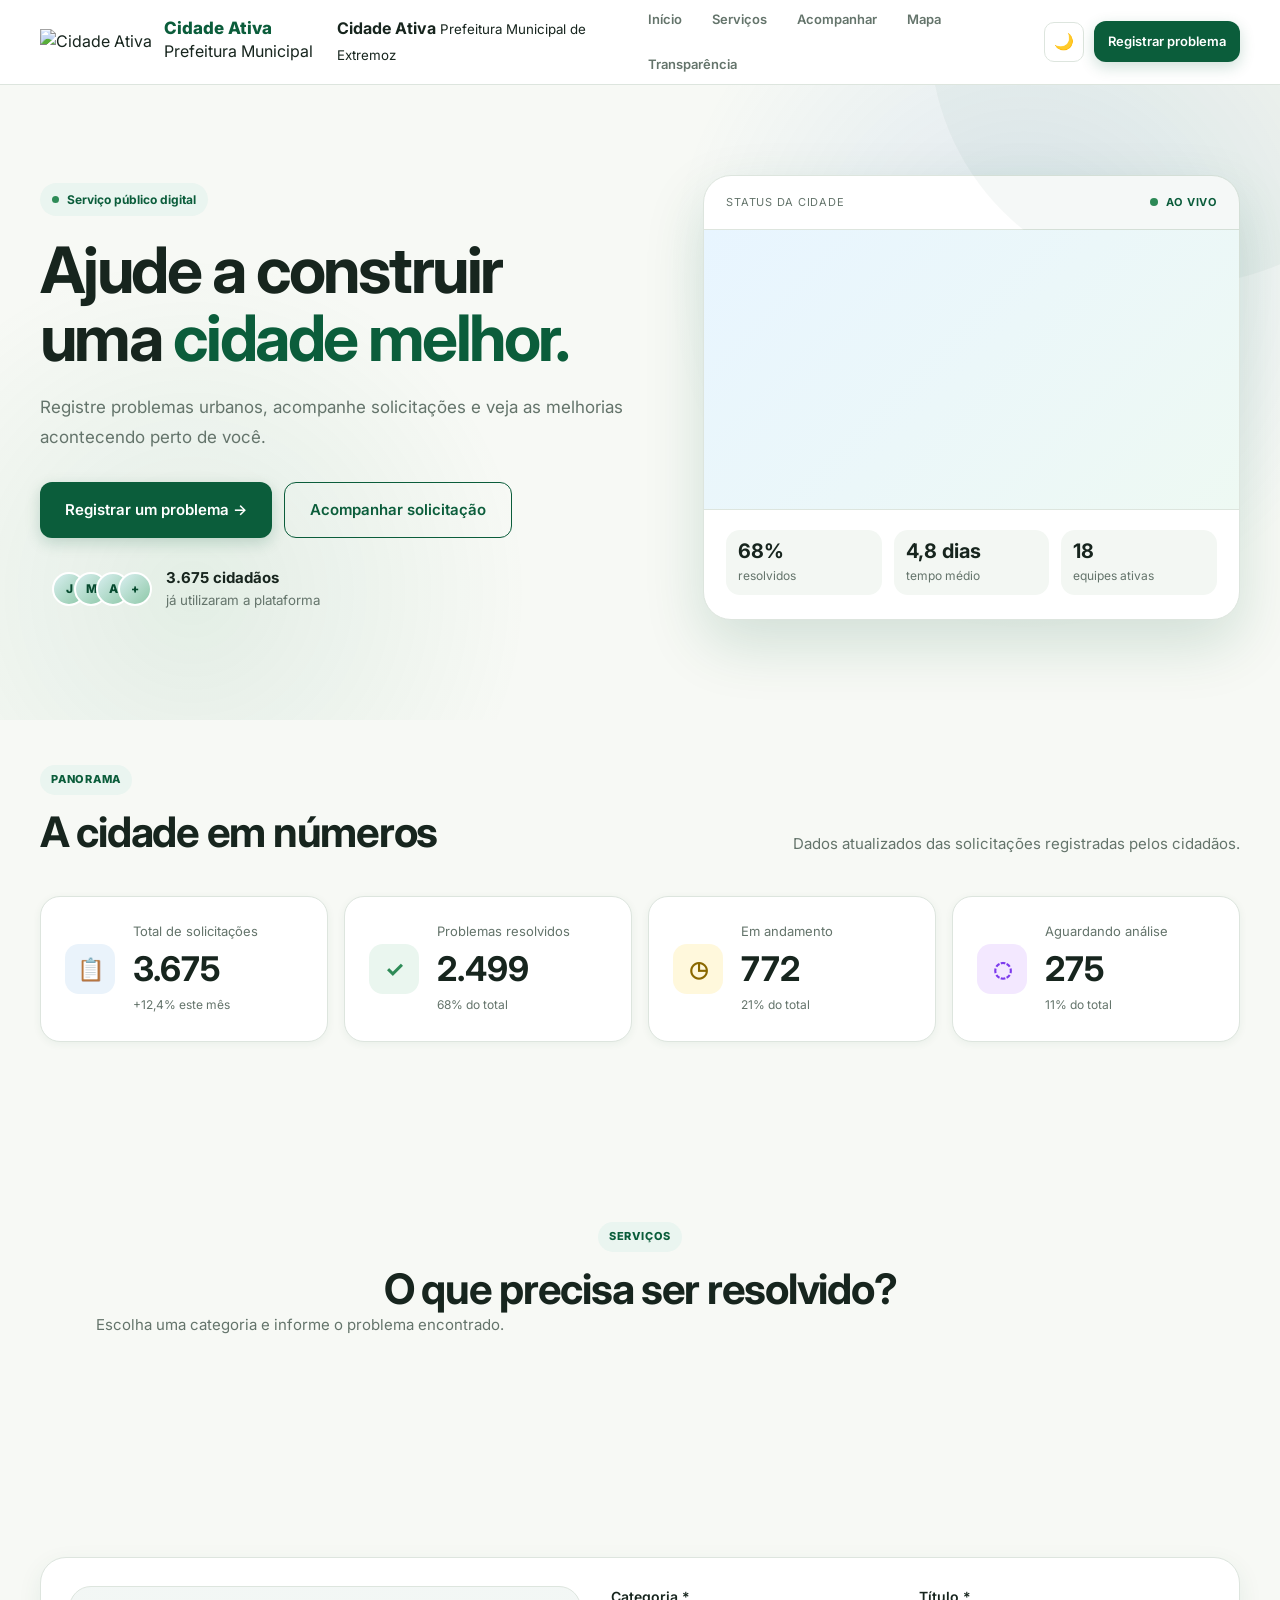
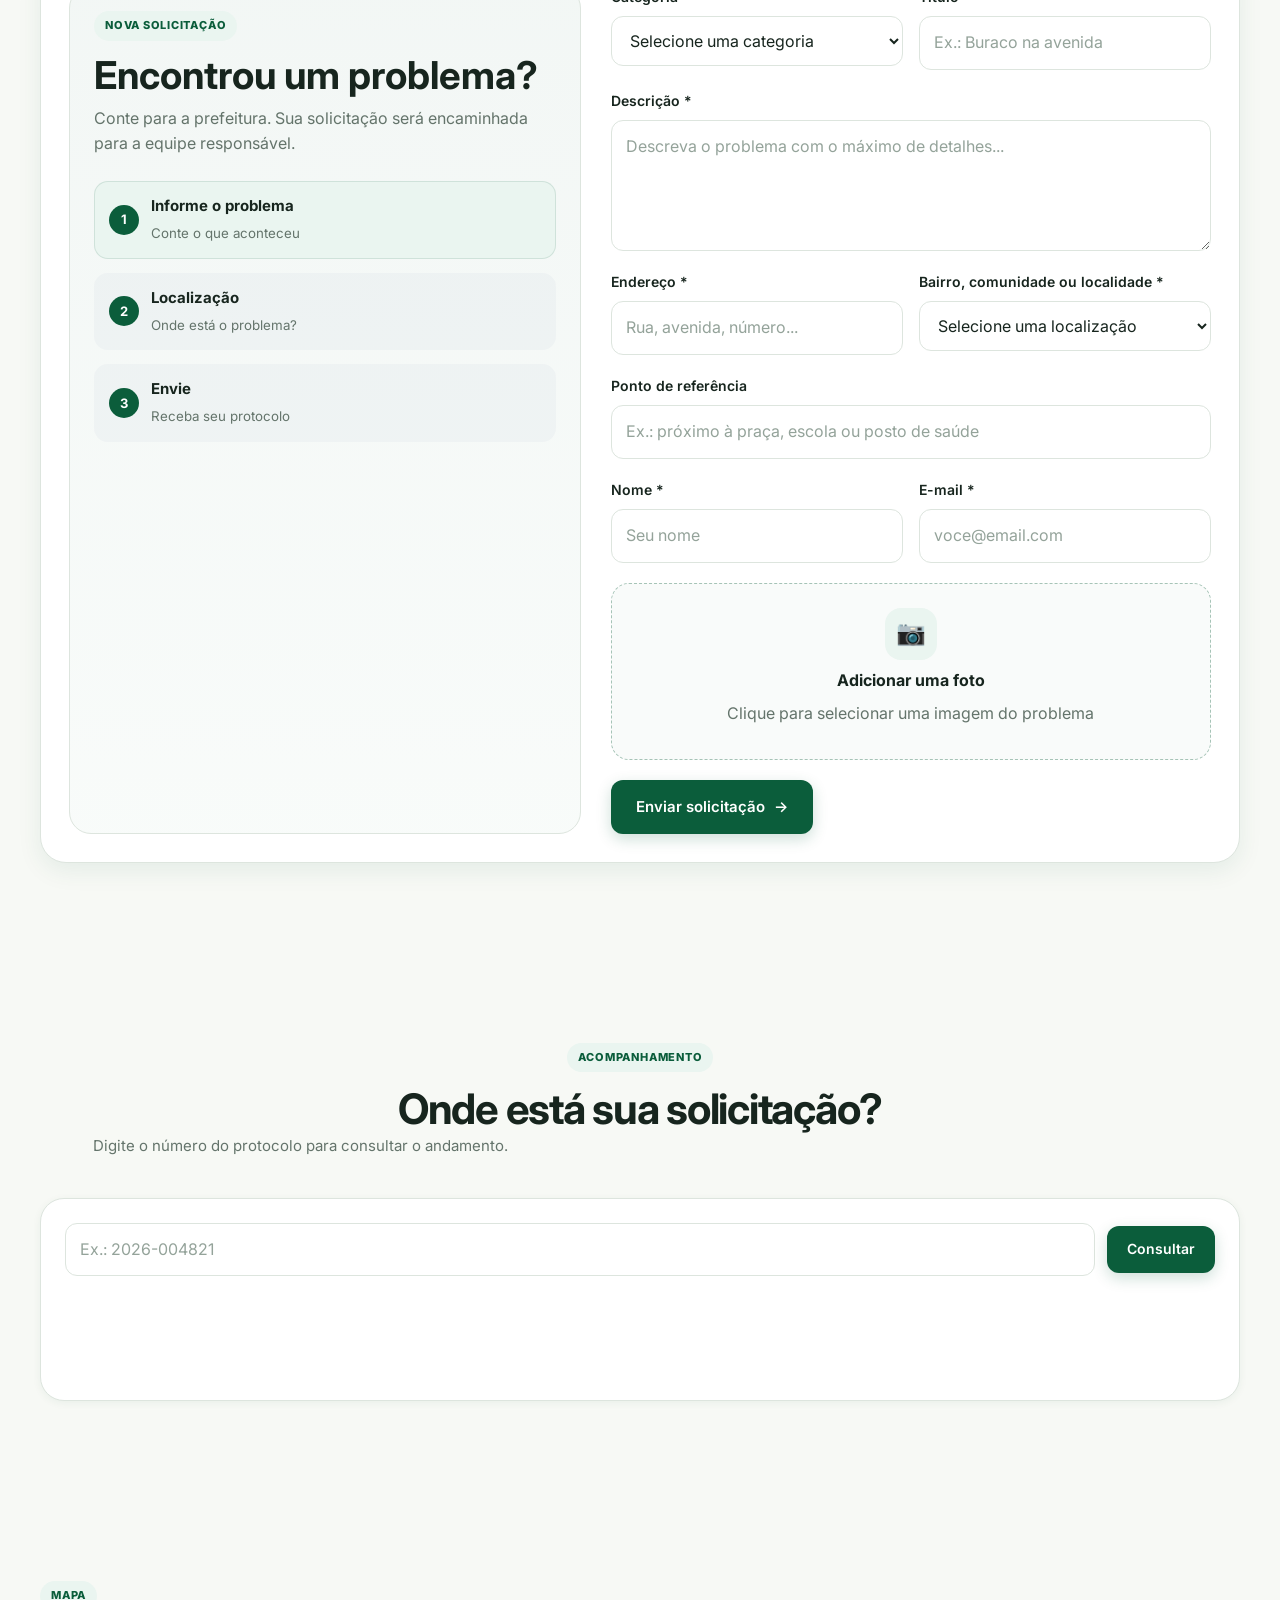
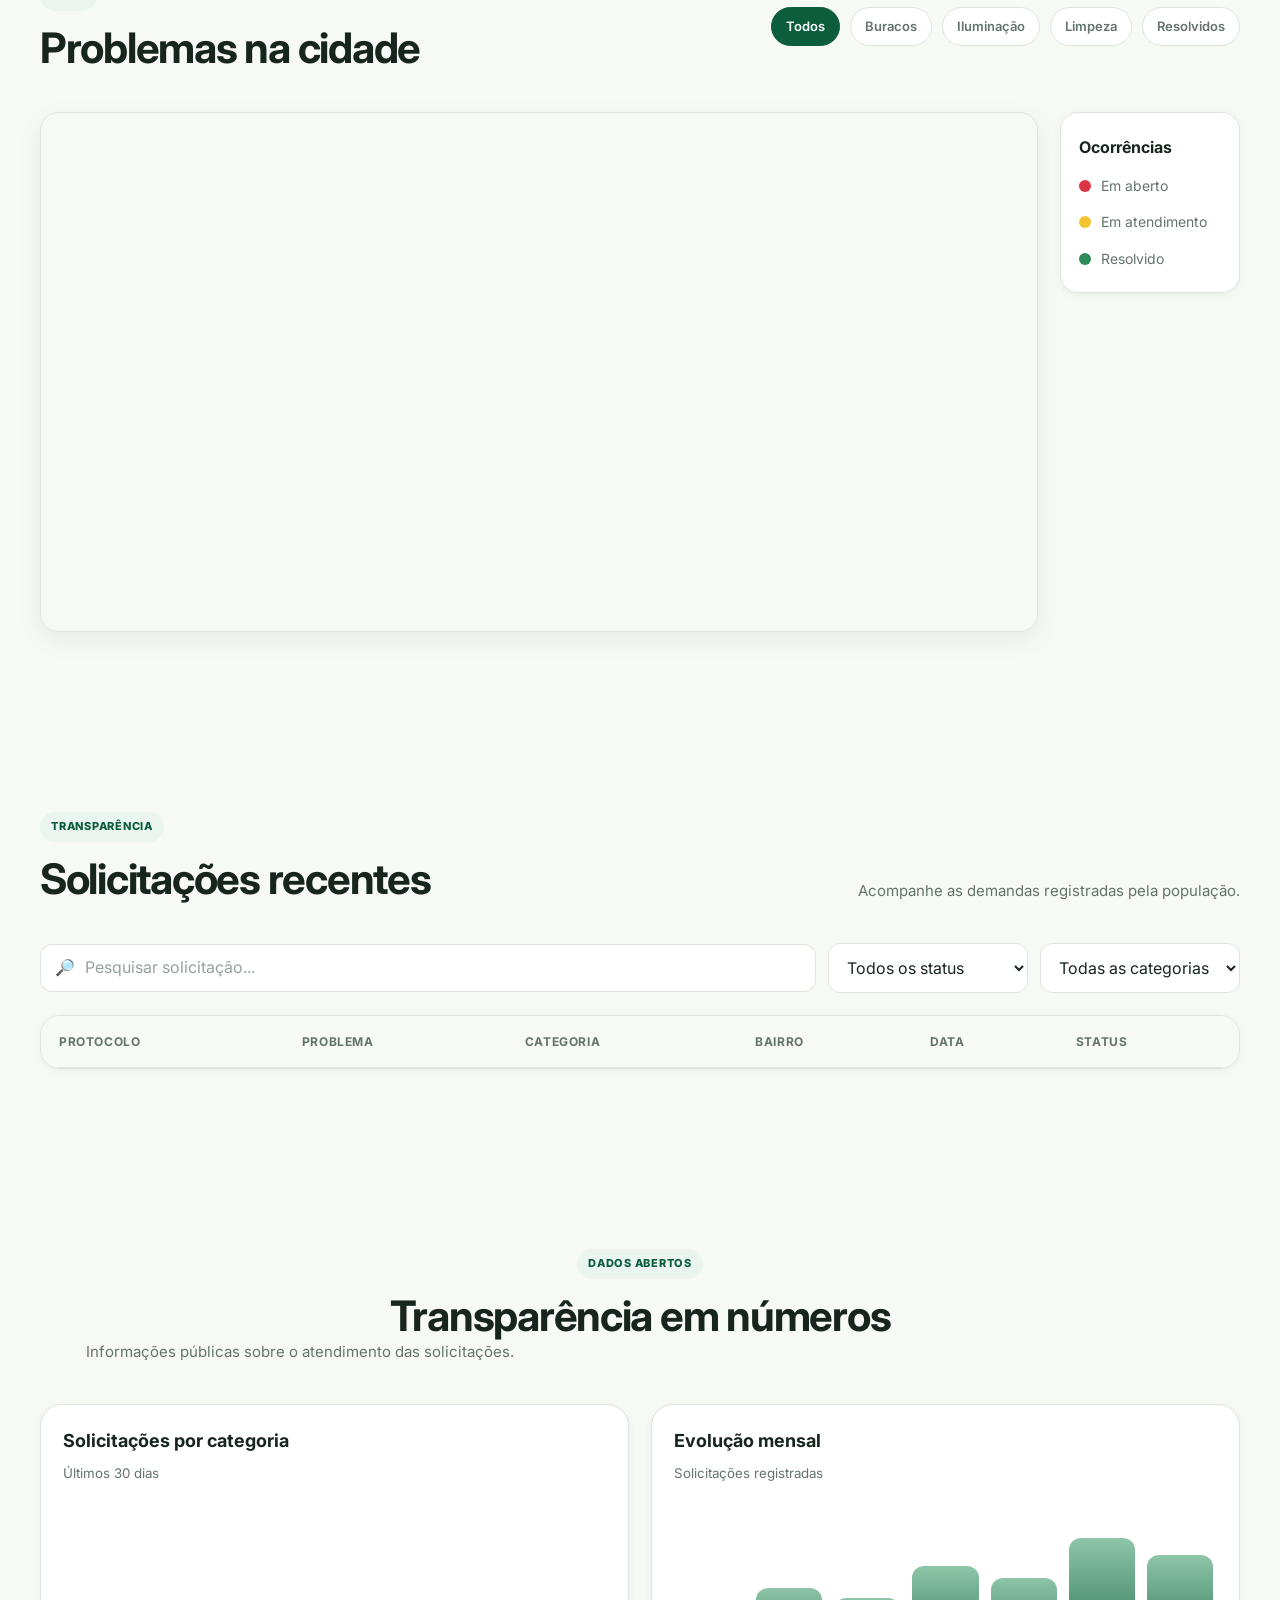
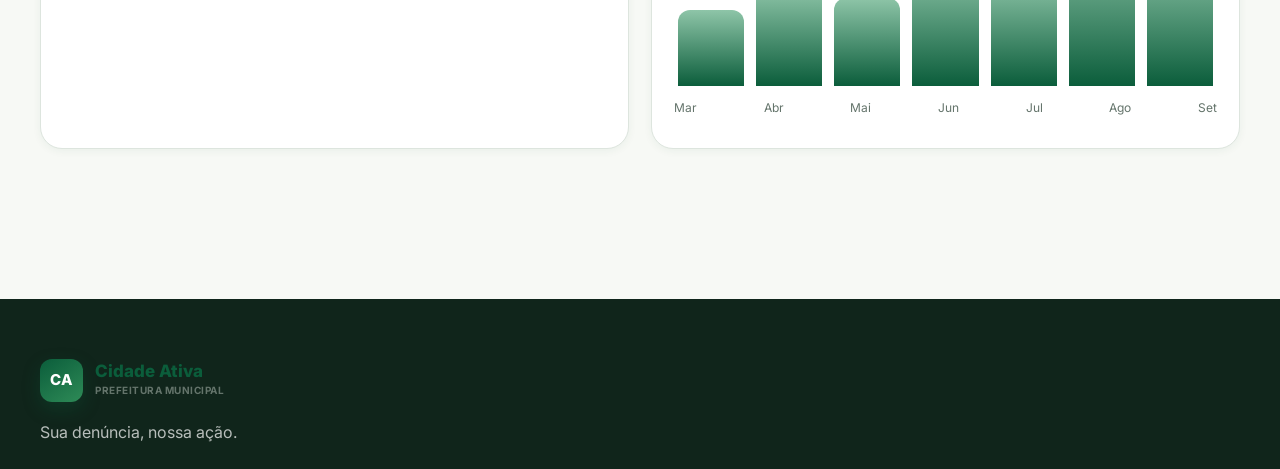
==== commit 002036f0: "Atualizar o index.html Adição da logo" ====
--- a/index.html
+++ b/index.html
@@ -23,8 +23,13 @@
     <header class="header">
         <div class="container header-content">
 
-            <a href="#inicio" class="logo">
-                <span class="logo-icon">CA</span>
+            <a href="index.html" class="logo">
+            <img src="images/logo.png" alt="Cidade Ativa">
+    <div>
+        <strong>Cidade Ativa</strong>
+        <span>Prefeitura Municipal</span>
+    </div>
+</a>
                 <div>
                     <strong>Cidade Ativa</strong>
                     <small>Prefeitura Municipal de Extremoz</small>
--- a/style.css
+++ b/style.css
@@ -1,1601 +1,1901 @@
-:root {
-
-  --primary: #0B5D3B;
-  --primary-dark: #064A2F;
-  --primary-light: #EAF5F0;
-
-  --secondary: #2E8B57;
-  --secondary-dark: #236B45;
-  --secondary-light: #EAF6EF;
-
-  --accent: #F4C430;
-  --accent-light: #FFF8DC;
-
-  --danger: #DC3545;
-  --danger-light: #FDEBED;
-
-  --warning: #F4C430;
-  --warning-light: #FFF8DC;
-
-  --info: #1E6BB8;
-  --info-light: #EAF3FB;
-
-  --success: #2E8B57;
-  --success-light: #EAF6EF;
-
-  --white: #FFFFFF;
-  --black: #111827;
-
-  --gray-50: #F7F9F5;
-  --gray-100: #F0F3EE;
-  --gray-200: #DDE5DE;
-  --gray-300: #C5D0C7;
-  --gray-400: #94A39A;
-  --gray-500: #64746B;
-  --gray-600: #4A5A51;
-  --gray-700: #34443B;
-  --gray-800: #24352C;
-  --gray-900: #10251B;
-
-  --background: #F7F9F5;
-  --surface: #FFFFFF;
-  --surface-hover: #F3F7F3;
-
-  --text: #17251E;
-  --text-secondary: #64746B;
-  --text-light: #94A39A;
-
-  --border: #DDE5DE;
-
-  --shadow-xs: 0 1px 2px rgba(11, 93, 59, 0.04);
-  --shadow-sm: 0 2px 8px rgba(11, 93, 59, 0.06);
-  --shadow-md: 0 8px 24px rgba(11, 93, 59, 0.08);
-  --shadow-lg: 0 16px 40px rgba(11, 93, 59, 0.12);
-  --shadow-xl: 0 24px 60px rgba(11, 93, 59, 0.16);
-
-  --radius-sm: 8px;
-  --radius-md: 12px;
-  --radius-lg: 18px;
-  --radius-xl: 24px;
-  --radius-full: 999px;
-
-  --container: 1200px;
-
-  --transition-fast: 0.15s ease;
-  --transition: 0.25s ease;
-  --transition-slow: 0.4s ease;
-}
-
-body.dark-mode {
-
-  --background: #0B1711;
-  --surface: #102019;
-  --surface-hover: #172A20;
-
-  --text: #F5F8F5;
-  --text-secondary: #A8B8AE;
-  --text-light: #718277;
-
-  --border: #294136;
-
-  --gray-50: #102019;
-  --gray-100: #172A20;
-  --gray-200: #294136;
-  --gray-300: #3A5145;
-  --gray-400: #64746B;
-
-  --shadow-sm: 0 2px 8px rgba(0, 0, 0, 0.25);
-  --shadow-md: 0 8px 24px rgba(0, 0, 0, 0.30);
-  --shadow-lg: 0 16px 40px rgba(0, 0, 0, 0.35);
-}
-
-* {
-  margin: 0;
-  padding: 0;
-  box-sizing: border-box;
-}
-
-html {
-  scroll-behavior: smooth;
-  scroll-padding-top: 90px;
-}
-
-body {
-  font-family: Inter, -apple-system, BlinkMacSystemFont, "Segoe UI", Roboto, Helvetica, Arial, sans-serif;
-  background: var(--background);
-  color: var(--text);
-  line-height: 1.6;
-  min-height: 100vh;
-  transition: background-color var(--transition), color var(--transition);
-}
-
-body.no-scroll {
-  overflow: hidden;
-}
-
-img {
-  max-width: 100%;
-  display: block;
-}
-
-button,
-input,
-select,
-textarea {
-  font: inherit;
-}
-
-button {
-  cursor: pointer;
-}
-
-a {
-  color: inherit;
-  text-decoration: none;
-}
-
-ul {
-  list-style: none;
-}
-
-.container {
-  width: min(100% - 40px, var(--container));
-  margin-inline: auto;
-}
-
-.section {
-  padding: 90px 0;
-}
-
-.section-sm {
-  padding: 60px 0;
-}
-
-.text-center {
-  text-align: center;
-}
-
-.hidden {
-  display: none !important;
-}
-
-.fade-in {
-  animation: fadeIn 0.5s ease forwards;
-}
-
-.no-results {
-  padding: 50px 20px;
-  text-align: center;
-  color: var(--text-secondary);
-}
-
-.btn {
-  border: 0;
-  border-radius: var(--radius-md);
-  padding: 12px 20px;
-  display: inline-flex;
-  align-items: center;
-  justify-content: center;
-  gap: 9px;
-  font-weight: 600;
-  font-size: 14px;
-  transition: transform var(--transition), background-color var(--transition), color var(--transition), box-shadow var(--transition);
-  white-space: nowrap;
-}
-
-.btn:hover {
-  transform: translateY(-2px);
-}
-
-.btn:active {
-  transform: translateY(0);
-}
-
-.btn:focus-visible {
-  outline: 3px solid rgba(0, 102, 179, 0.3);
-  outline-offset: 3px;
-}
-
-.btn-primary {
-  color: var(--white);
-  background: var(--primary);
-  box-shadow: 0 5px 15px rgba(11, 93, 59, 0.2)
-}
-
-.btn-primary:hover {
-  background: var(--primary-dark);
-  box-shadow: 0 8px 20px rgba(11, 93, 59, 0.28);
-}
-
-.btn-secondary {
-  color: var(--white);
-  background: var(--secondary);
-}
-
-.btn-secondary:hover {
-  background: var(--secondary-dark);
-}
-
-.btn-outline {
-  color: var(--primary);
-  background: transparent;
-  border: 1px solid var(--primary);
-}
-
-.btn-outline:hover {
-  color: var(--white);
-  background: var(--primary);
-}
-
-.btn-ghost {
-  background: transparent;
-  color: var(--text);
-}
-
-.btn-ghost:hover {
-  background: var(--gray-100);
-}
-
-.btn-danger {
-  color: var(--white);
-  background: var(--danger);
-}
-
-.btn-small {
-  padding: 10px 14px;
-  font-size: 13px;
-}
-
-.btn-large {
-  padding: 15px 25px;
-  font-size: 15px;
-}
-
-.btn-block {
-  width: 100%;
-}
-
-.header {
-  position: sticky;
-  top: 0;
-  z-index: 1000;
-  background: rgba(255, 255, 255, 0.96);
-  border-bottom: 1px solid var(--border);
-  backdrop-filter: blur(16px);
-  transition: box-shadow var(--transition), background-color var(--transition);
-}
-
-body.dark-mode .header {
-  background: rgba(17, 24, 39, 0.96);
-}
-
-.header-content {
-  min-height: 76px;
-  display: flex;
-  align-items: center;
-  justify-content: space-between;
-  gap: 24px;
-  position: relative;
-}
-
-.logo {
-  display: flex;
-  align-items: center;
-  gap: 12px;
-  flex-shrink: 0;
-}
-
-.logo-icon {
-  width: 43px;
-  height: 43px;
-  border-radius: 12px;
-  display: flex;
-  align-items: center;
-  justify-content: center;
-  color: var(--white);
-  background: linear-gradient(145deg, var(--primary), #0089c9);
-  font-weight: 800;
-  font-size: 15px;
-  box-shadow: 0 7px 18px rgba(11, 93, 59, 0.3)
-}
-
-.logo strong {
-  display: block;
-  font-size: 17px;
-  font-weight: 800;
-  line-height: 1.15;
-  color: var(--primary);
-}
-
-.logo small {
-  display: block;
-  font-size: 10px;
-  font-weight: 700;
-  letter-spacing: 0.05em;
-  text-transform: uppercase;
-  color: var(--text-secondary);
-}
-
-.nav {
-  display: flex;
-  align-items: center;
-  gap: 6px;
-  flex-wrap: wrap;
-}
-
-.nav a {
-  position: relative;
-  padding: 9px 12px;
-  border-radius: 8px;
-  color: var(--text-secondary);
-  font-size: 13px;
-  font-weight: 600;
-  transition: color var(--transition), background-color var(--transition);
-}
-
-.nav a:hover,
-.nav a.active {
-  color: var(--primary);
-  background: var(--primary-light);
-}
-
-.header-actions {
-  display: flex;
-  align-items: center;
-  gap: 10px;
-}
-
-.theme-btn,
-.menu-btn {
-  width: 40px;
-  height: 40px;
-  border: 1px solid var(--border);
-  border-radius: 10px;
-  background: var(--surface);
-  color: var(--text);
-  display: flex;
-  align-items: center;
-  justify-content: center;
-  transition: var(--transition);
-}
-
-.theme-btn:hover,
-.menu-btn:hover {
-  color: var(--primary);
-  border-color: var(--primary);
-}
-
-.menu-btn {
-  display: none;
-}
-
-.hero {
-  position: relative;
-  overflow: hidden;
-  padding: 90px 0 100px;
-  background: radial-gradient(circle at 80% 30%, rgba(0, 166, 255, 0.16), transparent 32%), radial-gradient(circle at 15% 80%, rgba(24, 165, 88, 0.1), transparent 28%), var(--background);
-}
-
-.hero::before {
-  content: "";
-  position: absolute;
-  width: 500px;
-  height: 500px;
-  top: -300px;
-  right: -150px;
-  border-radius: 50%;
-  background: rgba(0, 102, 179, 0.04);
-}
-
-.hero-grid {
-  display: grid;
-  grid-template-columns: 1.05fr 0.95fr;
-  gap: 70px;
-  align-items: center;
-}
-
-.hero-content {
-  position: relative;
-  z-index: 2;
-}
-
-.eyebrow {
-  width: fit-content;
-  display: inline-flex;
-  align-items: center;
-  gap: 8px;
-  padding: 7px 12px;
-  border-radius: var(--radius-full);
-  background: var(--primary-light);
-  color: var(--primary);
-  font-size: 12px;
-  font-weight: 700;
-  margin-bottom: 20px;
-}
-
-.eyebrow span {
-  width: 7px;
-  height: 7px;
-  border-radius: 50%;
-  background: var(--secondary);
-  display: inline-block;
-}
-
-.hero h1 {
-  max-width: 700px;
-  font-size: clamp(38px, 5vw, 64px);
-  line-height: 1.05;
-  letter-spacing: -0.04em;
-  margin-bottom: 22px;
-  color: var(--text);
-}
-
-.hero h1 span {
-  color: var(--primary);
-}
-
-.hero-content p {
-  max-width: 610px;
-  color: var(--text-secondary);
-  font-size: 17px;
-  line-height: 1.75;
-  margin-bottom: 30px;
-}
-
-.hero-buttons {
-  display: flex;
-  flex-wrap: wrap;
-  gap: 12px;
-}
-
-.hero-trust {
-  display: flex;
-  align-items: center;
-  gap: 14px;
-  margin-top: 28px;
-}
-
-.avatars {
-  display: flex;
-  align-items: center;
-  padding-left: 12px;
-}
-
-.avatars span {
-  width: 34px;
-  height: 34px;
-  margin-left: -12px;
-  border-radius: 50%;
-  border: 2px solid var(--surface);
-  display: flex;
-  align-items: center;
-  justify-content: center;
-  background: linear-gradient(135deg, #d9efff, #8ec8ff);
-  color: var(--primary-dark);
-  font-size: 12px;
-  font-weight: 800;
-}
-
-.avatars span:first-child {
-  margin-left: 0;
-}
-
-.hero-trust strong {
-  display: block;
-  font-size: 15px;
-  color: var(--text);
-}
-
-.hero-trust small {
-  display: block;
-  color: var(--text-secondary);
-}
-
-.hero-visual {
-  position: relative;
-  z-index: 2;
-}
-
-.city-card {
-  background: linear-gradient(180deg, rgba(255, 255, 255, 0.8), rgba(255, 255, 255, 0.95));
-  border: 1px solid rgba(0, 102, 179, 0.12);
-  border-radius: 28px;
-  box-shadow: var(--shadow-xl);
-  overflow: hidden;
-}
-
-body.dark-mode .city-card {
-  background: linear-gradient(180deg, rgba(17, 24, 39, 0.8), rgba(17, 24, 39, 0.96));
-}
-
-.city-top {
-  display: flex;
-  align-items: center;
-  justify-content: space-between;
-  padding: 18px 22px;
-  font-size: 11px;
-  letter-spacing: 0.07em;
-  text-transform: uppercase;
-  color: var(--text-secondary);
-  border-bottom: 1px solid var(--border);
-}
-
-.live {
-  display: inline-flex;
-  align-items: center;
-  gap: 8px;
-  color: var(--primary);
-  font-weight: 700;
-}
-
-.live i {
-  width: 8px;
-  height: 8px;
-  border-radius: 50%;
-  background: var(--secondary);
-  display: inline-block;
-}
-
-.city-map {
-  position: relative;
-  min-height: 280px;
-  background: linear-gradient(135deg, #e8f5ff, #eefaf5);
-  border-bottom: 1px solid var(--border);
-  overflow: hidden;
-}
-
-body.dark-mode .city-map {
-  background: linear-gradient(135deg, #10263a, #10291f);
-}
-
-.city-map::before {
-  content: "";
-  position: absolute;
-  inset: 0;
-  background-image: linear-gradient(rgba(255, 255, 255, 0.3) 1px, transparent 1px), linear-gradient(90deg, rgba(255, 255, 255, 0.3) 1px, transparent 1px);
-  background-size: 26px 26px;
-  opacity: 0.6;
-}
-
-.road {
-  position: absolute;
-  height: 4px;
-  background: rgba(255, 255, 255, 0.9);
-  border-radius: 999px;
-  box-shadow: 0 0 0 1px rgba(100, 116, 139, 0.08);
-}
-
-.road-1 {
-  width: 76%;
-  top: 36%;
-  left: 8%;
-  transform: rotate(18deg);
-}
-
-.road-2 {
-  width: 66%;
-  top: 58%;
-  left: 14%;
-  transform: rotate(-20deg);
-}
-
-.road-3 {
-  width: 60%;
-  top: 72%;
-  left: 7%;
-  transform: rotate(7deg);
-}
-
-.map-building {
-  position: absolute;
-  background: linear-gradient(180deg, rgba(128, 163, 204, 0.2), rgba(102, 136, 181, 0.4));
-  border: 1px solid rgba(71, 85, 105, 0.18);
-  border-radius: 12px;
-  box-shadow: inset 0 0 0 1px rgba(255, 255, 255, 0.2);
-}
-
-.b1 { width: 84px; height: 70px; top: 16%; left: 10%; }
-.b2 { width: 78px; height: 58px; top: 18%; left: 62%; }
-.b3 { width: 92px; height: 82px; top: 48%; left: 54%; }
-.b4 { width: 96px; height: 72px; top: 58%; left: 21%; }
-
-.map-point {
-  position: absolute;
-  width: 16px;
-  height: 16px;
-  border: 3px solid rgba(255, 255, 255, 0.95);
-  border-radius: 50%;
-  box-shadow: 0 0 0 6px rgba(255, 255, 255, 0.2);
-  cursor: pointer;
-}
-
-.map-point.point-red { background: var(--danger); top: 33%; left: 46%; }
-.map-point.point-yellow { background: var(--warning); top: 58%; left: 66%; }
-.map-point.point-green { background: var(--secondary); top: 68%; left: 37%; }
-
-.city-footer {
-  display: grid;
-  grid-template-columns: repeat(3, 1fr);
-  gap: 12px;
-  padding: 20px 22px 24px;
-}
-
-.city-footer div {
-  display: flex;
-  flex-direction: column;
-  gap: 4px;
-  padding: 10px 12px;
-  background: var(--surface-hover);
-  border-radius: 14px;
-}
-
-.city-footer strong {
-  font-size: 20px;
-  color: var(--text);
-  line-height: 1.1;
-}
-
-.city-footer small {
-  font-size: 12px;
-  color: var(--text-secondary);
-}
-
-.section-heading {
-  display: flex;
-  align-items: end;
-  justify-content: space-between;
-  gap: 24px;
-  margin-bottom: 40px;
-}
-
-.section-heading.centered {
-  display: block;
-  text-align: center;
-  margin-bottom: 40px;
-}
-
-.section-heading p {
-  max-width: 520px;
-  color: var(--text-secondary);
-  font-size: 15px;
-}
-
-.section-label {
-  display: inline-flex;
-  padding: 6px 11px;
-  border-radius: var(--radius-full);
-  background: var(--primary-light);
-  color: var(--primary);
-  font-size: 11px;
-  font-weight: 800;
-  text-transform: uppercase;
-  letter-spacing: 0.07em;
-  margin-bottom: 13px;
-}
-
-.section-heading h2 {
-  font-size: clamp(28px, 4vw, 42px);
-  line-height: 1.15;
-  letter-spacing: -0.03em;
-}
-
-.indicators-section {
-  margin-top: -45px;
-  position: relative;
-  z-index: 5;
-}
-
-.stats-grid {
-  display: grid;
-  grid-template-columns: repeat(4, minmax(0, 1fr));
-  gap: 16px;
-}
-
-.stat-card {
-  display: flex;
-  align-items: center;
-  gap: 18px;
-  padding: 24px;
-  border: 1px solid var(--border);
-  border-radius: 20px;
-  background: var(--surface);
-  box-shadow: var(--shadow-sm);
-}
-
-.stat-icon {
-  width: 50px;
-  height: 50px;
-  border-radius: 14px;
-  display: flex;
-  align-items: center;
-  justify-content: center;
-  font-size: 22px;
-  font-weight: 700;
-  background: var(--primary-light);
-}
-
-.stat-icon.blue { background: var(--info-light); }
-.stat-icon.green { background: var(--success-light); }
-.stat-icon.orange { background: var(--warning-light); }
-.stat-icon.purple { background: #f3e8ff; color: #7c3aed; }
-
-.stat-card span {
-  display: block;
-  font-size: 13px;
-  color: var(--text-secondary);
-  margin-bottom: 8px;
-}
-
-.stat-card strong {
-  display: block;
-  font-size: clamp(26px, 3vw, 34px);
-  line-height: 1.1;
-  margin-bottom: 4px;
-}
-
-.stat-card small {
-  color: var(--text-secondary);
-  font-size: 12px;
-}
-
-.categories-grid {
-  display: grid;
-  grid-template-columns: repeat(4, minmax(0, 1fr));
-  gap: 20px;
-}
-
-.category-card {
-  background: var(--surface);
-  border: 1px solid var(--border);
-  border-radius: 22px;
-  padding: 22px;
-  box-shadow: var(--shadow-sm);
-  transition: transform var(--transition), box-shadow var(--transition), border-color var(--transition);
-}
-
-.category-card:hover {
-  transform: translateY(-3px);
-  box-shadow: var(--shadow-md);
-  border-color: rgba(0, 102, 179, 0.28);
-}
-
-.category-card .icon {
-  width: 52px;
-  height: 52px;
-  border-radius: 14px;
-  display: flex;
-  align-items: center;
-  justify-content: center;
-  font-size: 24px;
-  margin-bottom: 16px;
-  background: var(--primary-light);
-}
-
-.category-card h3 {
-  font-size: 18px;
-  margin-bottom: 8px;
-}
-
-.category-card p {
-  color: var(--text-secondary);
-  font-size: 14px;
-  margin-bottom: 16px;
-}
-
-.category-card a {
-  color: var(--primary);
-  font-weight: 700;
-}
-
-.form-wrapper {
-  display: grid;
-  grid-template-columns: 0.92fr 1.08fr;
-  gap: 30px;
-  background: var(--surface);
-  border: 1px solid var(--border);
-  border-radius: 26px;
-  padding: 28px;
-  box-shadow: var(--shadow-md);
-}
-
-.form-intro {
-  background: linear-gradient(180deg, rgba(0, 102, 179, 0.04), rgba(24, 165, 88, 0.03));
-  border: 1px solid var(--border);
-  border-radius: 22px;
-  padding: 24px;
-}
-
-.form-intro h2 {
-  font-size: clamp(28px, 3vw, 40px);
-  line-height: 1.1;
-  margin-bottom: 10px;
-}
-
-.form-intro p {
-  color: var(--text-secondary);
-  margin-bottom: 24px;
-}
-
-.form-steps {
-  display: flex;
-  flex-direction: column;
-  gap: 14px;
-}
-
-.form-step {
-  display: flex;
-  align-items: center;
-  gap: 12px;
-  padding: 12px 14px;
-  border-radius: 14px;
-  background: rgba(148, 163, 184, 0.08);
-  border: 1px solid transparent;
-}
-
-.form-step.active {
-  background: var(--primary-light);
-  border-color: rgba(0, 102, 179, 0.12);
-}
-
-.form-step span {
-  width: 30px;
-  height: 30px;
-  border-radius: 50%;
-  background: var(--primary);
-  color: var(--white);
-  display: flex;
-  align-items: center;
-  justify-content: center;
-  font-weight: 700;
-  font-size: 13px;
-}
-
-.form-step strong {
-  display: block;
-  font-size: 15px;
-  margin-bottom: 2px;
-}
-
-.form-step small {
-  color: var(--text-secondary);
-}
-
-.report-form {
-  display: flex;
-  flex-direction: column;
-  gap: 20px;
-}
-
-.form-row {
-  display: grid;
-  grid-template-columns: repeat(2, minmax(0, 1fr));
-  gap: 16px;
-}
-
-.form-group {
-  display: flex;
-  flex-direction: column;
-  gap: 8px;
-}
-
-label {
-  font-weight: 600;
-  font-size: 14px;
-  color: var(--text);
-}
-
-input,
-select,
-textarea {
-  width: 100%;
-  border: 1px solid var(--border);
-  border-radius: 12px;
-  background: var(--surface);
-  color: var(--text);
-  padding: 13px 14px;
-  transition: border-color var(--transition), box-shadow var(--transition);
-}
-
-input:focus,
-select:focus,
-textarea:focus {
-  outline: none;
-  border-color: rgba(0, 102, 179, 0.5);
-  box-shadow: 0 0 0 4px rgba(0, 102, 179, 0.08);
-}
-
-textarea {
-  resize: vertical;
-  min-height: 110px;
-}
-
-.upload-area {
-  border: 1.5px dashed rgba(0, 102, 179, 0.35);
-  border-radius: 18px;
-  background: rgba(0, 102, 179, 0.02);
-  padding: 24px 18px;
-  display: flex;
-  flex-direction: column;
-  align-items: center;
-  justify-content: center;
-  gap: 8px;
-  text-align: center;
-  color: var(--text-secondary);
-  cursor: pointer;
-}
-
-.upload-icon {
-  width: 52px;
-  height: 52px;
-  border-radius: 16px;
-  display: flex;
-  align-items: center;
-  justify-content: center;
-  background: var(--primary-light);
-  font-size: 24px;
-}
-
-.upload-area strong {
-  color: var(--text);
-  font-size: 16px;
-}
-
-#fileName {
-  font-weight: 600;
-  color: var(--primary);
-}
-
-.submit-btn {
-  width: fit-content;
-  align-self: flex-start;
-}
-
-.tracking-box {
-  background: var(--surface);
-  border: 1px solid var(--border);
-  border-radius: 24px;
-  box-shadow: var(--shadow-sm);
-  padding: 24px;
-}
-
-.tracking-search {
-  display: flex;
-  align-items: center;
-  gap: 12px;
-  flex-wrap: wrap;
-}
-
-.tracking-search input {
-  flex: 1 1 280px;
-  min-width: 0;
-}
-
-#trackingResult {
-  margin-top: 20px;
-  min-height: 80px;
-}
-
-.tracking-result-card {
-  background: var(--gray-50);
-  border: 1px solid var(--border);
-  border-radius: 18px;
-  padding: 18px;
-  display: flex;
-  flex-direction: column;
-  gap: 10px;
-}
-
-.tracking-result-card header {
-  display: flex;
-  align-items: center;
-  justify-content: space-between;
-  gap: 12px;
-  flex-wrap: wrap;
-}
-
-.ticket-id {
-  font-weight: 800;
-  color: var(--primary);
-}
-
-.ticket-status {
-  display: inline-flex;
-  align-items: center;
-  padding: 6px 10px;
-  border-radius: 999px;
-  font-size: 12px;
-  font-weight: 700;
-  background: var(--warning-light);
-  color: var(--warning);
-}
-
-.ticket-status.resolvido {
-  background: var(--success-light);
-  color: var(--success);
-}
-
-.ticket-status.andamento {
-  background: var(--info-light);
-  color: var(--info);
-}
-
-.map-section .section-heading {
-  align-items: center;
-}
-
-.map-filters {
-  display: flex;
-  flex-wrap: wrap;
-  gap: 10px;
-  justify-content: flex-end;
-}
-
-.filter-btn {
-  border: 1px solid var(--border);
-  background: var(--surface);
-  color: var(--text-secondary);
-  border-radius: 999px;
-  padding: 8px 14px;
-  font-size: 13px;
-  font-weight: 600;
-}
-
-.filter-btn.active {
-  background: var(--primary);
-  color: var(--white);
-  border-color: var(--primary);
-}
-
-.map-container {
-  display: grid;
-  grid-template-columns: minmax(0, 1.4fr) 180px;
-  gap: 22px;
-  align-items: start;
-}
-
-.fake-map {
-  position: relative;
-  min-height: 430px;
-  border-radius: 28px;
-  background: linear-gradient(135deg, #eaf8ff, #f1faf6);
-  border: 1px solid rgba(0, 102, 179, 0.12);
-  overflow: hidden;
-  box-shadow: var(--shadow-md);
-}
-
-body.dark-mode .fake-map {
-  background: linear-gradient(135deg, #10263a, #10291f);
-}
-
-.fake-map .map-grid {
-  position: absolute;
-  inset: 0;
-  background-image: linear-gradient(rgba(255, 255, 255, 0.3) 1px, transparent 1px), linear-gradient(90deg, rgba(255, 255, 255, 0.3) 1px, transparent 1px);
-  background-size: 26px 26px;
-  opacity: 0.6;
-}
-
-.fake-road {
-  position: absolute;
-  height: 5px;
-  border-radius: 999px;
-  background: rgba(255, 255, 255, 0.8);
-  box-shadow: 0 0 0 1px rgba(100, 116, 139, 0.08);
-}
-
-.r1 { width: 74%; top: 34%; left: 7%; transform: rotate(18deg); }
-.r2 { width: 66%; top: 56%; left: 10%; transform: rotate(-18deg); }
-.r3 { width: 52%; top: 70%; left: 18%; transform: rotate(7deg); }
-.r4 { width: 32%; top: 20%; left: 53%; transform: rotate(80deg); }
-
-.map-water {
-  position: absolute;
-  width: 170px;
-  height: 120px;
-  right: 0;
-  bottom: 0;
-  background: linear-gradient(125deg, rgba(125, 211, 252, 0.55), rgba(59, 130, 246, 0.2));
-  border-radius: 100% 0 0 0;
-  transform: rotate(18deg);
-  box-shadow: inset 0 0 0 1px rgba(255, 255, 255, 0.25);
-}
-
-.map-marker {
-  position: absolute;
-  width: 18px;
-  height: 18px;
-  border-radius: 50%;
-  box-shadow: 0 0 0 6px rgba(255, 255, 255, 0.18);
-}
-
-.map-marker.red { background: var(--danger); }
-.map-marker.yellow { background: var(--warning); }
-.map-marker.green { background: var(--secondary); }
-
-.map-marker.m1 { top: 30%; left: 42%; }
-.map-marker.m2 { top: 46%; left: 60%; }
-.map-marker.m3 { top: 64%; left: 52%; }
-.map-marker.m4 { top: 52%; left: 28%; }
-
-.map-legend {
-  display: flex;
-  flex-direction: column;
-  gap: 14px;
-  padding: 22px 18px;
-  background: var(--surface);
-  border: 1px solid var(--border);
-  border-radius: 18px;
-  box-shadow: var(--shadow-sm);
-}
-
-.map-legend strong {
-  font-size: 16px;
-}
-
-.map-legend span {
-  display: inline-flex;
-  align-items: center;
-  gap: 10px;
-  color: var(--text-secondary);
-  font-size: 14px;
-}
-
-.legend-dot {
-  width: 12px;
-  height: 12px;
-  border-radius: 50%;
-  display: inline-block;
-}
-
-.legend-dot.red { background: var(--danger); }
-.legend-dot.yellow { background: var(--warning); }
-.legend-dot.green { background: var(--secondary); }
-
-.requests-toolbar {
-  display: flex;
-  align-items: center;
-  gap: 12px;
-  flex-wrap: wrap;
-  margin-bottom: 22px;
-}
-
-.search-box {
-  flex: 1 1 280px;
-  display: flex;
-  align-items: center;
-  gap: 10px;
-  padding: 0 14px;
-  background: var(--surface);
-  border: 1px solid var(--border);
-  border-radius: 12px;
-  min-height: 46px;
-}
-
-.search-box input {
-  border: none;
-  background: transparent;
-  box-shadow: none;
-  padding: 0;
-  min-height: 46px;
-}
-
-.requests-toolbar select {
-  flex: 0 0 200px;
-  min-height: 46px;
-}
-
-.requests-table-wrapper {
-  overflow-x: auto;
-  border: 1px solid var(--border);
-  border-radius: 20px;
-  background: var(--surface);
-  box-shadow: var(--shadow-sm);
-}
-
-.requests-table {
-  width: 100%;
-  border-collapse: collapse;
-  min-width: 760px;
-}
-
-.requests-table th,
-.requests-table td {
-  padding: 16px 18px;
-  border-bottom: 1px solid var(--border);
-  text-align: left;
-  vertical-align: middle;
-}
-
-.requests-table th {
-  background: var(--gray-50);
-  color: var(--text-secondary);
-  font-size: 12px;
-  letter-spacing: 0.05em;
-  text-transform: uppercase;
-}
-
-.requests-table tbody tr:hover {
-  background: rgba(148, 163, 184, 0.04);
-}
-
-.status-badge {
-  display: inline-flex;
-  align-items: center;
-  justify-content: center;
-  border-radius: 999px;
-  padding: 6px 10px;
-  font-size: 12px;
-  font-weight: 700;
-  background: var(--warning-light);
-  color: var(--warning);
-}
-
-.status-badge.resolvido {
-  background: var(--success-light);
-  color: var(--success);
-}
-
-.status-badge.atendimento {
-  background: var(--info-light);
-  color: var(--info);
-}
-
-.status-badge.analise {
-  background: var(--accent-light);
-  color: var(--accent);
-}
-
-.status-badge.aguardando {
-  background: var(--danger-light);
-  color: var(--danger);
-}
-
-.charts-grid {
-  display: grid;
-  grid-template-columns: repeat(2, minmax(0, 1fr));
-  gap: 22px;
-}
-
-.chart-card {
-  background: var(--surface);
-  border: 1px solid var(--border);
-  border-radius: 22px;
-  padding: 22px;
-  box-shadow: var(--shadow-sm);
-}
-
-.chart-header {
-  display: flex;
-  align-items: center;
-  justify-content: space-between;
-  gap: 12px;
-  margin-bottom: 20px;
-}
-
-.chart-header strong {
-  display: block;
-  font-size: 18px;
-  margin-bottom: 4px;
-}
-
-.chart-header small {
-  color: var(--text-secondary);
-}
-
-.bars {
-  display: flex;
-  align-items: end;
-  justify-content: space-between;
-  gap: 12px;
-  height: 220px;
-  padding-top: 12px;
-}
-
-.bar-item {
-  flex: 1;
-  min-height: 18%;
-  border-radius: 12px 12px 0 0;
-  background: linear-gradient(180deg, #8bc9ff, var(--primary));
-  position: relative;
-}
-
-.bar-item:nth-child(2n) {
-  background: linear-gradient(180deg, #8de2b4, var(--secondary));
-}
-
-.bar-item:nth-child(3n) {
-  background: linear-gradient(180deg, #ffd780, var(--warning));
-}
-
-.bar-item::after {
-  content: attr(data-label);
-  position: absolute;
-  left: 50%;
-  bottom: -24px;
-  transform: translateX(-50%);
-  font-size: 11px;
-  color: var(--text-secondary);
-}
-
-.line-chart {
-  display: flex;
-  flex-direction: column;
-  gap: 12px;
-}
-
-.line-bars {
-  display: flex;
-  align-items: end;
-  justify-content: space-between;
-  gap: 12px;
-  height: 180px;
-  padding: 12px 4px 0;
-}
-
-.line-bars span {
-  display: block;
-  flex: 1;
-  border-radius: 12px 12px 0 0;
-  background: linear-gradient(180deg, #8ec5ff, var(--primary));
-}
-
-.chart-labels {
-  display: flex;
-  justify-content: space-between;
-  gap: 12px;
-  color: var(--text-secondary);
-  font-size: 12px;
-}
-
-.footer {
-  background: var(--gray-900);
-  color: rgba(255, 255, 255, 0.8);
-  padding: 60px 0 24px;
-  margin-top: 60px;
-}
-
-.footer-grid {
-  display: grid;
-  grid-template-columns: 1.4fr 1fr 1fr 1fr;
-  gap: 26px;
-}
-
-.footer-brand p {
-  margin-top: 18px;
-  color: rgba(255, 255, 255, 0.7);
-  max-width: 280px;
-}
-
-.footer-column h3 {
-  margin-bottom: 14px;
-  color: var(--white);
-  font-size: 16px;
-}
-
-.footer-column a,
-.footer-column p {
-  display: block;
-  color: rgba(255, 255, 255, 0.7);
-  margin-bottom: 10px;
-}
-
-.footer-bottom {
-  padding-top: 24px;
-  margin-top: 30px;
-  border-top: 1px solid rgba(255, 255, 255, 0.1);
-  display: flex;
-  align-items: center;
-  justify-content: space-between;
-  gap: 12px;
-  flex-wrap: wrap;
-  font-size: 14px;
-  color: rgba(255, 255, 255, 0.7);
-}
-
-@media (max-width: 980px) {
-  .hero-grid,
-  .form-wrapper,
-  .map-container,
-  .charts-grid {
-    grid-template-columns: 1fr;
-  }
-
-  .section-heading {
-    display: block;
-  }
-
-  .section-heading p {
-    margin-top: 12px;
-  }
-
-  .stats-grid {
-    grid-template-columns: repeat(2, minmax(0, 1fr));
-  }
-
-  .categories-grid {
-    grid-template-columns: repeat(2, minmax(0, 1fr));
-  }
-
-  .footer-grid {
-    grid-template-columns: repeat(2, minmax(0, 1fr));
-  }
-}
-
-@media (max-width: 760px) {
-  .container {
-    width: min(100% - 20px, var(--container));
-  }
-
-  .header-content {
-    min-height: 68px;
-    padding: 12px 0;
-    flex-wrap: wrap;
-  }
-
-  .nav {
-    display: none;
-    position: absolute;
-    top: 100%;
-    left: 0;
-    right: 0;
-    background: var(--surface);
-    border-bottom: 1px solid var(--border);
-    padding: 12px;
-    flex-direction: column;
-    align-items: flex-start;
-    box-shadow: var(--shadow-sm);
-  }
-
-  .nav.is-open {
-    display: flex;
-  }
-
-  .menu-btn {
-    display: inline-flex;
-  }
-
-  .header-actions .btn-primary {
-    display: none;
-  }
-
-  .hero {
-    padding: 70px 0 80px;
-  }
-
-  .hero-trust {
-    align-items: flex-start;
-    flex-direction: column;
-  }
-
-  .form-row,
-  .tracking-search {
-    grid-template-columns: 1fr;
-    display: grid;
-  }
-
-  .requests-toolbar {
-    flex-direction: column;
-    align-items: stretch;
-  }
-
-  .requests-toolbar select,
-  .search-box,
-  .tracking-search input {
-    width: 100%;
-    flex: 1 1 auto;
-  }
-}
-
-@media (max-width: 560px) {
-  .section {
-    padding: 70px 0;
-  }
-
-  .stats-grid,
-  .categories-grid,
-  .footer-grid {
-    grid-template-columns: 1fr;
-  }
-
-  .hero h1 {
-    font-size: 2.5rem;
-  }
-
-  .hero-content p {
-    font-size: 15px;
-  }
-
-  .btn {
-    width: 100%;
-  }
-
-  .hero-buttons {
-    flex-direction: column;
-  }
-
-  .form-wrapper {
-    padding: 18px;
-  }
-
-  .city-footer {
-    grid-template-columns: 1fr;
-  }
-
-  .map-filters {
-    justify-content: flex-start;
-  }
-
-  .submit-btn {
-    width: 100%;
-  }
-}
-
-@keyframes fadeIn {
-  from {
-    opacity: 0;
-    transform: translateY(8px);
-  }
-  to {
-    opacity: 1;
-    transform: translateY(0);
-  }
-}
-
-/* Mapa real */
-#realMap {
-    width: 100%;
-    height: 520px;
-    border-radius: var(--radius-lg);
-    overflow: hidden;
-    border: 1px solid var(--border);
-}
-
-/* Ajuste para celular */
-@media (max-width: 760px) {
-
-    #realMap {
-        height: 420px;
-    }
-
-}
-
-#cityMap {
-    width: 100%;
-    height: 280px;
-    overflow: hidden;
-    border-radius: 14px;
-}
-
-#cityMap .leaflet-control-zoom {
-    display: none;
-}
-
-#cityMap .leaflet-control-attribution {
-    font-size: 8px;
-}
-
-/*dark mode richas*/
-
-body.dark-mode .stat-icon {
-    color: #17251E;
-}
-
-/* Ícone de solicitações */
-body.dark-mode .stat-icon.total {
-    color: #0B5D3B;
-}
-
-/* Ícone de resolvidos */
-body.dark-mode .stat-icon.resolved {
-    color: #2E8B57;
-}
-
-/* Ícone de andamento */
-body.dark-mode .stat-icon.progress {
-    color: #8A6800;
-}
-
-/* Ícone de aguardando análise */
-body.dark-mode .stat-icon.waiting {
-    color: #6B3FA0;
-}
+:root {
+
+  --primary: #0B5D3B;
+  --primary-dark: #064A2F;
+  --primary-light: #EAF5F0;
+
+  --secondary: #2E8B57;
+  --secondary-dark: #236B45;
+  --secondary-light: #EAF6EF;
+
+  --accent: #F4C430;
+  --accent-light: #FFF8DC;
+
+  --danger: #DC3545;
+  --danger-light: #FDEBED;
+
+  --warning: #F4C430;
+  --warning-light: #FFF8DC;
+
+  --info: #1E6BB8;
+  --info-light: #EAF3FB;
+
+  --success: #2E8B57;
+  --success-light: #EAF6EF;
+
+  --white: #FFFFFF;
+  --black: #111827;
+
+  --gray-50: #F7F9F5;
+  --gray-100: #F0F3EE;
+  --gray-200: #DDE5DE;
+  --gray-300: #C5D0C7;
+  --gray-400: #94A39A;
+  --gray-500: #64746B;
+  --gray-600: #4A5A51;
+  --gray-700: #34443B;
+  --gray-800: #24352C;
+  --gray-900: #10251B;
+
+  --background: #F7F9F5;
+  --surface: #FFFFFF;
+  --surface-hover: #F3F7F3;
+
+  --text: #17251E;
+  --text-secondary: #64746B;
+  --text-light: #94A39A;
+
+  --border: #DDE5DE;
+
+  --shadow-xs: 0 1px 2px rgba(11, 93, 59, 0.04);
+  --shadow-sm: 0 2px 8px rgba(11, 93, 59, 0.06);
+  --shadow-md: 0 8px 24px rgba(11, 93, 59, 0.08);
+  --shadow-lg: 0 16px 40px rgba(11, 93, 59, 0.12);
+  --shadow-xl: 0 24px 60px rgba(11, 93, 59, 0.16);
+
+  --radius-sm: 8px;
+  --radius-md: 12px;
+  --radius-lg: 18px;
+  --radius-xl: 24px;
+  --radius-full: 999px;
+
+  --container: 1200px;
+
+  --transition-fast: 0.15s ease;
+  --transition: 0.25s ease;
+  --transition-slow: 0.4s ease;
+}
+
+
+/* =========================
+   MODO ESCURO
+========================= */
+
+body.dark-mode {
+
+  --background: #0B1711;
+  --surface: #102019;
+  --surface-hover: #172A20;
+
+  --text: #F5F8F5;
+  --text-secondary: #A8B8AE;
+  --text-light: #718277;
+
+  --border: #294136;
+
+  --gray-50: #102019;
+  --gray-100: #172A20;
+  --gray-200: #294136;
+  --gray-300: #3A5145;
+  --gray-400: #64746B;
+  --gray-500: #84958B;
+  --gray-600: #A8B8AE;
+  --gray-700: #C4D0C8;
+  --gray-800: #E0E8E3;
+  --gray-900: #F5F8F5;
+
+  --shadow-sm: 0 2px 8px rgba(0, 0, 0, 0.25);
+  --shadow-md: 0 8px 24px rgba(0, 0, 0, 0.30);
+  --shadow-lg: 0 16px 40px rgba(0, 0, 0, 0.35);
+  --shadow-xl: 0 24px 60px rgba(0, 0, 0, 0.45);
+}
+
+
+/* =========================
+   RESET
+========================= */
+
+* {
+  margin: 0;
+  padding: 0;
+  box-sizing: border-box;
+}
+
+html {
+  scroll-behavior: smooth;
+  scroll-padding-top: 90px;
+}
+
+body {
+  font-family: Inter, -apple-system, BlinkMacSystemFont, "Segoe UI",
+    Roboto, Helvetica, Arial, sans-serif;
+  background: var(--background);
+  color: var(--text);
+  line-height: 1.6;
+  min-height: 100vh;
+  transition:
+    background-color var(--transition),
+    color var(--transition);
+}
+
+body.no-scroll {
+  overflow: hidden;
+}
+
+img {
+  max-width: 100%;
+  display: block;
+}
+
+button,
+input,
+select,
+textarea {
+  font: inherit;
+}
+
+button {
+  cursor: pointer;
+}
+
+a {
+  color: inherit;
+  text-decoration: none;
+}
+
+ul {
+  list-style: none;
+}
+
+.container {
+  width: min(100% - 40px, var(--container));
+  margin-inline: auto;
+}
+
+.section {
+  padding: 90px 0;
+}
+
+.section-sm {
+  padding: 60px 0;
+}
+
+.text-center {
+  text-align: center;
+}
+
+.hidden {
+  display: none !important;
+}
+
+
+/* =========================
+   BOTÕES
+========================= */
+
+.btn {
+  border: 0;
+  border-radius: var(--radius-md);
+  padding: 12px 20px;
+  display: inline-flex;
+  align-items: center;
+  justify-content: center;
+  gap: 9px;
+  font-weight: 600;
+  font-size: 14px;
+  transition:
+    transform var(--transition),
+    background-color var(--transition),
+    color var(--transition),
+    box-shadow var(--transition);
+  white-space: nowrap;
+}
+
+.btn:hover {
+  transform: translateY(-2px);
+}
+
+.btn:active {
+  transform: translateY(0);
+}
+
+.btn:focus-visible {
+  outline: 3px solid rgba(11, 93, 59, 0.25);
+  outline-offset: 3px;
+}
+
+.btn-primary {
+  color: var(--white);
+  background: var(--primary);
+  box-shadow: 0 5px 15px rgba(11, 93, 59, 0.20);
+}
+
+.btn-primary:hover {
+  background: var(--primary-dark);
+  box-shadow: 0 8px 20px rgba(11, 93, 59, 0.28);
+}
+
+.btn-secondary {
+  color: var(--white);
+  background: var(--secondary);
+}
+
+.btn-secondary:hover {
+  background: var(--secondary-dark);
+}
+
+.btn-outline {
+  color: var(--primary);
+  background: transparent;
+  border: 1px solid var(--primary);
+}
+
+.btn-outline:hover {
+  color: var(--white);
+  background: var(--primary);
+}
+
+.btn-ghost {
+  background: transparent;
+  color: var(--text);
+}
+
+.btn-ghost:hover {
+  background: var(--gray-100);
+}
+
+.btn-danger {
+  color: var(--white);
+  background: var(--danger);
+}
+
+.btn-small {
+  padding: 10px 14px;
+  font-size: 13px;
+}
+
+.btn-large {
+  padding: 15px 25px;
+  font-size: 15px;
+}
+
+.btn-block {
+  width: 100%;
+}
+
+
+/* =========================
+   HEADER
+========================= */
+
+.header {
+  position: sticky;
+  top: 0;
+  z-index: 1000;
+  background: rgba(255, 255, 255, 0.96);
+  border-bottom: 1px solid var(--border);
+  backdrop-filter: blur(16px);
+  transition:
+    box-shadow var(--transition),
+    background-color var(--transition);
+}
+
+body.dark-mode .header {
+  background: rgba(16, 32, 25, 0.96);
+}
+
+.header-content {
+  min-height: 76px;
+  display: flex;
+  align-items: center;
+  justify-content: space-between;
+  gap: 24px;
+  position: relative;
+}
+
+.logo {
+  display: flex;
+  align-items: center;
+  gap: 12px;
+  flex-shrink: 0;
+}
+
+.logo-icon {
+  width: 43px;
+  height: 43px;
+  border-radius: 12px;
+  display: flex;
+  align-items: center;
+  justify-content: center;
+  color: var(--white);
+  background: linear-gradient(
+    145deg,
+    var(--primary),
+    var(--secondary)
+  );
+  font-weight: 800;
+  font-size: 15px;
+  box-shadow: 0 7px 18px rgba(11, 93, 59, 0.30);
+}
+
+.logo strong {
+  display: block;
+  font-size: 17px;
+  font-weight: 800;
+  line-height: 1.15;
+  color: var(--primary);
+}
+
+.logo small {
+  display: block;
+  font-size: 10px;
+  font-weight: 700;
+  letter-spacing: 0.05em;
+  text-transform: uppercase;
+  color: var(--text-secondary);
+}
+
+.nav {
+  display: flex;
+  align-items: center;
+  gap: 6px;
+  flex-wrap: wrap;
+}
+
+.nav a {
+  position: relative;
+  padding: 9px 12px;
+  border-radius: 8px;
+  color: var(--text-secondary);
+  font-size: 13px;
+  font-weight: 600;
+  transition:
+    color var(--transition),
+    background-color var(--transition);
+}
+
+.nav a:hover,
+.nav a.active {
+  color: var(--primary);
+  background: var(--primary-light);
+}
+
+.header-actions {
+  display: flex;
+  align-items: center;
+  gap: 10px;
+}
+
+.theme-btn,
+.menu-btn {
+  width: 40px;
+  height: 40px;
+  border: 1px solid var(--border);
+  border-radius: 10px;
+  background: var(--surface);
+  color: var(--text);
+  display: flex;
+  align-items: center;
+  justify-content: center;
+  transition: var(--transition);
+}
+
+.theme-btn:hover,
+.menu-btn:hover {
+  color: var(--primary);
+  border-color: var(--primary);
+}
+
+body.dark-mode .theme-btn,
+body.dark-mode .menu-btn {
+  color: #F4C430;
+  background: #172A20;
+}
+
+.menu-btn {
+  display: none;
+}
+
+
+/* =========================
+   HERO
+========================= */
+
+.hero {
+  position: relative;
+  overflow: hidden;
+  padding: 90px 0 100px;
+  background:
+    radial-gradient(
+      circle at 80% 30%,
+      rgba(30, 107, 184, 0.12),
+      transparent 32%
+    ),
+    radial-gradient(
+      circle at 15% 80%,
+      rgba(46, 139, 87, 0.10),
+      transparent 28%
+    ),
+    var(--background);
+}
+
+.hero::before {
+  content: "";
+  position: absolute;
+  width: 500px;
+  height: 500px;
+  top: -300px;
+  right: -150px;
+  border-radius: 50%;
+  background: rgba(11, 93, 59, 0.04);
+}
+
+.hero-grid {
+  display: grid;
+  grid-template-columns: 1.05fr 0.95fr;
+  gap: 70px;
+  align-items: center;
+}
+
+.hero-content {
+  position: relative;
+  z-index: 2;
+}
+
+.eyebrow {
+  width: fit-content;
+  display: inline-flex;
+  align-items: center;
+  gap: 8px;
+  padding: 7px 12px;
+  border-radius: var(--radius-full);
+  background: var(--primary-light);
+  color: var(--primary);
+  font-size: 12px;
+  font-weight: 700;
+  margin-bottom: 20px;
+}
+
+.eyebrow span {
+  width: 7px;
+  height: 7px;
+  border-radius: 50%;
+  background: var(--secondary);
+  display: inline-block;
+}
+
+.hero h1 {
+  max-width: 700px;
+  font-size: clamp(38px, 5vw, 64px);
+  line-height: 1.05;
+  letter-spacing: -0.04em;
+  margin-bottom: 22px;
+  color: var(--text);
+}
+
+.hero h1 span {
+  color: var(--primary);
+}
+
+.hero-content p {
+  max-width: 610px;
+  color: var(--text-secondary);
+  font-size: 17px;
+  line-height: 1.75;
+  margin-bottom: 30px;
+}
+
+.hero-buttons {
+  display: flex;
+  flex-wrap: wrap;
+  gap: 12px;
+}
+
+.hero-trust {
+  display: flex;
+  align-items: center;
+  gap: 14px;
+  margin-top: 28px;
+}
+
+.avatars {
+  display: flex;
+  align-items: center;
+  padding-left: 12px;
+}
+
+.avatars span {
+  width: 34px;
+  height: 34px;
+  margin-left: -12px;
+  border-radius: 50%;
+  border: 2px solid var(--surface);
+  display: flex;
+  align-items: center;
+  justify-content: center;
+  background: linear-gradient(135deg, #D9EFF0, #8EC8A8);
+  color: var(--primary-dark);
+  font-size: 12px;
+  font-weight: 800;
+}
+
+.avatars span:first-child {
+  margin-left: 0;
+}
+
+.hero-trust strong {
+  display: block;
+  font-size: 15px;
+  color: var(--text);
+}
+
+.hero-trust small {
+  display: block;
+  color: var(--text-secondary);
+}
+
+
+/* =========================
+   CARD DA CIDADE
+========================= */
+
+.city-card {
+  background: var(--surface);
+  border: 1px solid var(--border);
+  border-radius: 28px;
+  box-shadow: var(--shadow-xl);
+  overflow: hidden;
+}
+
+.city-top {
+  display: flex;
+  align-items: center;
+  justify-content: space-between;
+  padding: 18px 22px;
+  font-size: 11px;
+  letter-spacing: 0.07em;
+  text-transform: uppercase;
+  color: var(--text-secondary);
+  border-bottom: 1px solid var(--border);
+}
+
+.live {
+  display: inline-flex;
+  align-items: center;
+  gap: 8px;
+  color: var(--primary);
+  font-weight: 700;
+}
+
+.live i {
+  width: 8px;
+  height: 8px;
+  border-radius: 50%;
+  background: var(--secondary);
+  display: inline-block;
+}
+
+
+/* =========================
+   MAPA SUPERIOR
+========================= */
+
+.city-map {
+  position: relative;
+  min-height: 280px;
+  background: linear-gradient(135deg, #E8F5FF, #EEF9F3);
+  border-bottom: 1px solid var(--border);
+  overflow: hidden;
+}
+
+body.dark-mode .city-map {
+  background: linear-gradient(135deg, #10263A, #10291F);
+}
+
+#cityMap {
+  width: 100%;
+  height: 280px;
+  border-radius: 0;
+  overflow: hidden;
+}
+
+#cityMap .leaflet-control-zoom {
+  display: none;
+}
+
+#cityMap .leaflet-control-attribution {
+  font-size: 8px;
+}
+
+body.dark-mode #cityMap {
+  filter: brightness(0.82) saturate(0.9);
+}
+
+
+/* =========================
+   RODAPÉ DO MAPA
+========================= */
+
+.city-footer {
+  display: grid;
+  grid-template-columns: repeat(3, 1fr);
+  gap: 12px;
+  padding: 20px 22px 24px;
+}
+
+.city-footer div {
+  display: flex;
+  flex-direction: column;
+  gap: 4px;
+  padding: 10px 12px;
+  background: var(--surface-hover);
+  border-radius: 14px;
+}
+
+.city-footer strong {
+  font-size: 20px;
+  color: var(--text);
+  line-height: 1.1;
+}
+
+.city-footer small {
+  font-size: 12px;
+  color: var(--text-secondary);
+}
+
+
+/* =========================
+   SEÇÕES
+========================= */
+
+.section-heading {
+  display: flex;
+  align-items: end;
+  justify-content: space-between;
+  gap: 24px;
+  margin-bottom: 40px;
+}
+
+.section-heading.centered {
+  display: block;
+  text-align: center;
+  margin-bottom: 40px;
+}
+
+.section-heading p {
+  max-width: 520px;
+  color: var(--text-secondary);
+  font-size: 15px;
+}
+
+.section-label {
+  display: inline-flex;
+  padding: 6px 11px;
+  border-radius: var(--radius-full);
+  background: var(--primary-light);
+  color: var(--primary);
+  font-size: 11px;
+  font-weight: 800;
+  text-transform: uppercase;
+  letter-spacing: 0.07em;
+  margin-bottom: 13px;
+}
+
+.section-heading h2 {
+  font-size: clamp(28px, 4vw, 42px);
+  line-height: 1.15;
+  letter-spacing: -0.03em;
+}
+
+
+/* =========================
+   INDICADORES
+========================= */
+
+.indicators-section {
+  margin-top: -45px;
+  position: relative;
+  z-index: 5;
+}
+
+.stats-grid {
+  display: grid;
+  grid-template-columns: repeat(4, minmax(0, 1fr));
+  gap: 16px;
+}
+
+.stat-card {
+  display: flex;
+  align-items: center;
+  gap: 18px;
+  padding: 24px;
+  border: 1px solid var(--border);
+  border-radius: 20px;
+  background: var(--surface);
+  box-shadow: var(--shadow-sm);
+}
+
+.stat-icon {
+  width: 50px;
+  height: 50px;
+  border-radius: 14px;
+  display: flex;
+  align-items: center;
+  justify-content: center;
+  font-size: 22px;
+  font-weight: 700;
+  background: var(--primary-light);
+  color: var(--primary);
+}
+
+.stat-icon.blue {
+  background: var(--info-light);
+  color: var(--info);
+}
+
+.stat-icon.green {
+  background: var(--success-light);
+  color: var(--success);
+}
+
+.stat-icon.orange {
+  background: var(--warning-light);
+  color: #8A6800;
+}
+
+.stat-icon.purple {
+  background: #F3E8FF;
+  color: #7C3AED;
+}
+
+body.dark-mode .stat-icon {
+  background: #172A20;
+}
+
+body.dark-mode .stat-icon.blue {
+  background: rgba(30, 107, 184, 0.20);
+  color: #7CC4FF;
+}
+
+body.dark-mode .stat-icon.green {
+  background: rgba(46, 139, 87, 0.20);
+  color: #70D49B;
+}
+
+body.dark-mode .stat-icon.orange {
+  background: rgba(244, 196, 48, 0.18);
+  color: #FFD966;
+}
+
+body.dark-mode .stat-icon.purple {
+  background: rgba(124, 58, 237, 0.18);
+  color: #C9A7FF;
+}
+
+.stat-card span {
+  display: block;
+  font-size: 13px;
+  color: var(--text-secondary);
+  margin-bottom: 8px;
+}
+
+.stat-card strong {
+  display: block;
+  font-size: clamp(26px, 3vw, 34px);
+  line-height: 1.1;
+  margin-bottom: 4px;
+}
+
+.stat-card small {
+  color: var(--text-secondary);
+  font-size: 12px;
+}
+
+
+/* =========================
+   CATEGORIAS
+========================= */
+
+.categories-grid {
+  display: grid;
+  grid-template-columns: repeat(4, minmax(0, 1fr));
+  gap: 20px;
+}
+
+.category-card {
+  background: var(--surface);
+  border: 1px solid var(--border);
+  border-radius: 22px;
+  padding: 22px;
+  box-shadow: var(--shadow-sm);
+  transition:
+    transform var(--transition),
+    box-shadow var(--transition),
+    border-color var(--transition);
+}
+
+.category-card:hover {
+  transform: translateY(-3px);
+  box-shadow: var(--shadow-md);
+  border-color: rgba(11, 93, 59, 0.28);
+}
+
+.category-card .icon {
+  width: 52px;
+  height: 52px;
+  border-radius: 14px;
+  display: flex;
+  align-items: center;
+  justify-content: center;
+  font-size: 24px;
+  margin-bottom: 16px;
+  background: var(--primary-light);
+  color: var(--primary);
+}
+
+.category-card h3 {
+  font-size: 18px;
+  margin-bottom: 8px;
+}
+
+.category-card p {
+  color: var(--text-secondary);
+  font-size: 14px;
+  margin-bottom: 16px;
+}
+
+.category-card a {
+  color: var(--primary);
+  font-weight: 700;
+}
+
+
+/* =========================
+   FORMULÁRIO
+========================= */
+
+.form-wrapper {
+  display: grid;
+  grid-template-columns: 0.92fr 1.08fr;
+  gap: 30px;
+  background: var(--surface);
+  border: 1px solid var(--border);
+  border-radius: 26px;
+  padding: 28px;
+  box-shadow: var(--shadow-md);
+}
+
+.form-intro {
+  background: linear-gradient(
+    180deg,
+    rgba(11, 93, 59, 0.05),
+    rgba(46, 139, 87, 0.03)
+  );
+  border: 1px solid var(--border);
+  border-radius: 22px;
+  padding: 24px;
+}
+
+.form-intro h2 {
+  font-size: clamp(28px, 3vw, 40px);
+  line-height: 1.1;
+  margin-bottom: 10px;
+}
+
+.form-intro p {
+  color: var(--text-secondary);
+  margin-bottom: 24px;
+}
+
+.form-steps {
+  display: flex;
+  flex-direction: column;
+  gap: 14px;
+}
+
+.form-step {
+  display: flex;
+  align-items: center;
+  gap: 12px;
+  padding: 12px 14px;
+  border-radius: 14px;
+  background: rgba(148, 163, 184, 0.08);
+  border: 1px solid transparent;
+}
+
+.form-step.active {
+  background: var(--primary-light);
+  border-color: rgba(11, 93, 59, 0.12);
+}
+
+.form-step span {
+  width: 30px;
+  height: 30px;
+  border-radius: 50%;
+  background: var(--primary);
+  color: var(--white);
+  display: flex;
+  align-items: center;
+  justify-content: center;
+  font-weight: 700;
+  font-size: 13px;
+}
+
+.form-step strong {
+  display: block;
+  font-size: 15px;
+  margin-bottom: 2px;
+}
+
+.form-step small {
+  color: var(--text-secondary);
+}
+
+.report-form {
+  display: flex;
+  flex-direction: column;
+  gap: 20px;
+}
+
+.form-row {
+  display: grid;
+  grid-template-columns: repeat(2, minmax(0, 1fr));
+  gap: 16px;
+}
+
+.form-group {
+  display: flex;
+  flex-direction: column;
+  gap: 8px;
+}
+
+label {
+  font-weight: 600;
+  font-size: 14px;
+  color: var(--text);
+}
+
+input,
+select,
+textarea {
+  width: 100%;
+  border: 1px solid var(--border);
+  border-radius: 12px;
+  background: var(--surface);
+  color: var(--text);
+  padding: 13px 14px;
+  transition:
+    border-color var(--transition),
+    box-shadow var(--transition),
+    background-color var(--transition);
+}
+
+input::placeholder,
+textarea::placeholder {
+  color: var(--text-light);
+}
+
+input:focus,
+select:focus,
+textarea:focus {
+  outline: none;
+  border-color: var(--primary);
+  box-shadow: 0 0 0 4px rgba(11, 93, 59, 0.10);
+}
+
+body.dark-mode input,
+body.dark-mode select,
+body.dark-mode textarea {
+  color-scheme: dark;
+}
+
+textarea {
+  resize: vertical;
+  min-height: 110px;
+}
+
+
+/* =========================
+   UPLOAD DE FOTOS
+========================= */
+
+.upload-area {
+  border: 1.5px dashed rgba(11, 93, 59, 0.35);
+  border-radius: 18px;
+  background: rgba(11, 93, 59, 0.025);
+  padding: 24px 18px;
+  display: flex;
+  flex-direction: column;
+  align-items: center;
+  justify-content: center;
+  gap: 8px;
+  text-align: center;
+  color: var(--text-secondary);
+  cursor: pointer;
+  transition:
+    background-color var(--transition),
+    border-color var(--transition);
+}
+
+.upload-area:hover {
+  background: var(--primary-light);
+  border-color: var(--primary);
+}
+
+body.dark-mode .upload-area {
+  background: rgba(46, 139, 87, 0.06);
+  border-color: rgba(112, 212, 155, 0.35);
+}
+
+body.dark-mode .upload-area:hover {
+  background: rgba(46, 139, 87, 0.12);
+}
+
+.upload-icon {
+  width: 52px;
+  height: 52px;
+  border-radius: 16px;
+  display: flex;
+  align-items: center;
+  justify-content: center;
+  background: var(--primary-light);
+  color: var(--primary);
+  font-size: 24px;
+}
+
+body.dark-mode .upload-icon {
+  background: #19372A;
+  color: #70D49B;
+}
+
+.upload-area strong {
+  color: var(--text);
+  font-size: 16px;
+}
+
+#fileName {
+  font-weight: 600;
+  color: var(--primary);
+}
+
+.cidade-ativa-image-preview {
+  width: 100%;
+  margin-top: 15px;
+}
+
+.cidade-ativa-image-preview img {
+  display: block;
+  width: 100%;
+  max-width: 360px;
+  max-height: 240px;
+  object-fit: cover;
+  margin: 0 auto;
+  border-radius: 12px;
+  border: 1px solid var(--border);
+}
+
+.submit-btn {
+  width: fit-content;
+  align-self: flex-start;
+}
+
+
+/* =========================
+   ACOMPANHAMENTO
+========================= */
+
+.tracking-box {
+  background: var(--surface);
+  border: 1px solid var(--border);
+  border-radius: 24px;
+  box-shadow: var(--shadow-sm);
+  padding: 24px;
+}
+
+.tracking-search {
+  display: flex;
+  align-items: center;
+  gap: 12px;
+  flex-wrap: wrap;
+}
+
+.tracking-search input {
+  flex: 1 1 280px;
+  min-width: 0;
+}
+
+#trackingResult {
+  margin-top: 20px;
+  min-height: 80px;
+}
+
+.tracking-result-card {
+  background: var(--gray-50);
+  border: 1px solid var(--border);
+  border-radius: 18px;
+  padding: 18px;
+  display: flex;
+  flex-direction: column;
+  gap: 10px;
+}
+
+.tracking-result-card header {
+  display: flex;
+  align-items: center;
+  justify-content: space-between;
+  gap: 12px;
+  flex-wrap: wrap;
+}
+
+.ticket-id {
+  font-weight: 800;
+  color: var(--primary);
+}
+
+.ticket-status {
+  display: inline-flex;
+  align-items: center;
+  padding: 6px 10px;
+  border-radius: 999px;
+  font-size: 12px;
+  font-weight: 700;
+  background: var(--warning-light);
+  color: #8A6800;
+}
+
+.ticket-status.resolvido {
+  background: var(--success-light);
+  color: var(--success);
+}
+
+.ticket-status.andamento {
+  background: var(--info-light);
+  color: var(--info);
+}
+
+
+/* =========================
+   MAPA INFERIOR
+========================= */
+
+.map-section .section-heading {
+  align-items: center;
+}
+
+.map-filters {
+  display: flex;
+  flex-wrap: wrap;
+  gap: 10px;
+  justify-content: flex-end;
+}
+
+.filter-btn {
+  border: 1px solid var(--border);
+  background: var(--surface);
+  color: var(--text-secondary);
+  border-radius: 999px;
+  padding: 8px 14px;
+  font-size: 13px;
+  font-weight: 600;
+  transition: var(--transition);
+}
+
+.filter-btn:hover {
+  border-color: var(--primary);
+  color: var(--primary);
+}
+
+.filter-btn.active {
+  background: var(--primary);
+  color: var(--white);
+  border-color: var(--primary);
+}
+
+.map-container {
+  display: grid;
+  grid-template-columns: minmax(0, 1.4fr) 180px;
+  gap: 22px;
+  align-items: start;
+}
+
+.fake-map {
+  position: relative;
+  min-height: 430px;
+  border-radius: 28px;
+  background: linear-gradient(135deg, #EAF8FF, #F1FAF6);
+  border: 1px solid rgba(11, 93, 59, 0.12);
+  overflow: hidden;
+  box-shadow: var(--shadow-md);
+}
+
+body.dark-mode .fake-map {
+  background: linear-gradient(135deg, #10263A, #10291F);
+}
+
+.fake-map .map-grid {
+  position: absolute;
+  inset: 0;
+  background-image:
+    linear-gradient(
+      rgba(255, 255, 255, 0.3) 1px,
+      transparent 1px
+    ),
+    linear-gradient(
+      90deg,
+      rgba(255, 255, 255, 0.3) 1px,
+      transparent 1px
+    );
+  background-size: 26px 26px;
+  opacity: 0.6;
+}
+
+.fake-road {
+  position: absolute;
+  height: 5px;
+  border-radius: 999px;
+  background: rgba(255, 255, 255, 0.8);
+  box-shadow: 0 0 0 1px rgba(100, 116, 139, 0.08);
+}
+
+.r1 {
+  width: 74%;
+  top: 34%;
+  left: 7%;
+  transform: rotate(18deg);
+}
+
+.r2 {
+  width: 66%;
+  top: 56%;
+  left: 10%;
+  transform: rotate(-18deg);
+}
+
+.r3 {
+  width: 52%;
+  top: 70%;
+  left: 18%;
+  transform: rotate(7deg);
+}
+
+.r4 {
+  width: 32%;
+  top: 20%;
+  left: 53%;
+  transform: rotate(80deg);
+}
+
+.map-water {
+  position: absolute;
+  width: 170px;
+  height: 120px;
+  right: 0;
+  bottom: 0;
+  background: linear-gradient(
+    125deg,
+    rgba(125, 211, 252, 0.55),
+    rgba(59, 130, 246, 0.2)
+  );
+  border-radius: 100% 0 0 0;
+  transform: rotate(18deg);
+}
+
+.map-marker {
+  position: absolute;
+  width: 18px;
+  height: 18px;
+  border-radius: 50%;
+  box-shadow: 0 0 0 6px rgba(255, 255, 255, 0.18);
+}
+
+.map-marker.red {
+  background: var(--danger);
+}
+
+.map-marker.yellow {
+  background: var(--warning);
+}
+
+.map-marker.green {
+  background: var(--secondary);
+}
+
+.map-marker.m1 {
+  top: 30%;
+  left: 42%;
+}
+
+.map-marker.m2 {
+  top: 46%;
+  left: 60%;
+}
+
+.map-marker.m3 {
+  top: 64%;
+  left: 52%;
+}
+
+.map-marker.m4 {
+  top: 52%;
+  left: 28%;
+}
+
+.map-legend {
+  display: flex;
+  flex-direction: column;
+  gap: 14px;
+  padding: 22px 18px;
+  background: var(--surface);
+  border: 1px solid var(--border);
+  border-radius: 18px;
+  box-shadow: var(--shadow-sm);
+}
+
+.map-legend strong {
+  font-size: 16px;
+}
+
+.map-legend span {
+  display: inline-flex;
+  align-items: center;
+  gap: 10px;
+  color: var(--text-secondary);
+  font-size: 14px;
+}
+
+.legend-dot {
+  width: 12px;
+  height: 12px;
+  border-radius: 50%;
+  display: inline-block;
+}
+
+.legend-dot.red {
+  background: var(--danger);
+}
+
+.legend-dot.yellow {
+  background: var(--warning);
+}
+
+.legend-dot.green {
+  background: var(--secondary);
+}
+
+
+/* =========================
+   TABELA
+========================= */
+
+.requests-toolbar {
+  display: flex;
+  align-items: center;
+  gap: 12px;
+  flex-wrap: wrap;
+  margin-bottom: 22px;
+}
+
+.search-box {
+  flex: 1 1 280px;
+  display: flex;
+  align-items: center;
+  gap: 10px;
+  padding: 0 14px;
+  background: var(--surface);
+  border: 1px solid var(--border);
+  border-radius: 12px;
+  min-height: 46px;
+}
+
+.search-box input {
+  border: none;
+  background: transparent;
+  box-shadow: none;
+  padding: 0;
+  min-height: 46px;
+}
+
+.requests-toolbar select {
+  flex: 0 0 200px;
+  min-height: 46px;
+}
+
+.requests-table-wrapper {
+  overflow-x: auto;
+  border: 1px solid var(--border);
+  border-radius: 20px;
+  background: var(--surface);
+  box-shadow: var(--shadow-sm);
+}
+
+.requests-table {
+  width: 100%;
+  border-collapse: collapse;
+  min-width: 760px;
+}
+
+.requests-table th,
+.requests-table td {
+  padding: 16px 18px;
+  border-bottom: 1px solid var(--border);
+  text-align: left;
+  vertical-align: middle;
+}
+
+.requests-table th {
+  background: var(--gray-50);
+  color: var(--text-secondary);
+  font-size: 12px;
+  letter-spacing: 0.05em;
+  text-transform: uppercase;
+}
+
+.requests-table tbody tr:hover {
+  background: rgba(148, 163, 184, 0.04);
+}
+
+
+/* =========================
+   STATUS
+========================= */
+
+.status-badge {
+  display: inline-flex;
+  align-items: center;
+  justify-content: center;
+  border-radius: 999px;
+  padding: 6px 10px;
+  font-size: 12px;
+  font-weight: 700;
+  background: var(--warning-light);
+  color: #8A6800;
+}
+
+.status-badge.resolvido {
+  background: var(--success-light);
+  color: var(--success);
+}
+
+.status-badge.atendimento {
+  background: var(--info-light);
+  color: var(--info);
+}
+
+.status-badge.analise {
+  background: var(--accent-light);
+  color: #8A6800;
+}
+
+.status-badge.aguardando {
+  background: var(--danger-light);
+  color: var(--danger);
+}
+
+
+/* =========================
+   GRÁFICOS
+========================= */
+
+.charts-grid {
+  display: grid;
+  grid-template-columns: repeat(2, minmax(0, 1fr));
+  gap: 22px;
+}
+
+.chart-card {
+  background: var(--surface);
+  border: 1px solid var(--border);
+  border-radius: 22px;
+  padding: 22px;
+  box-shadow: var(--shadow-sm);
+}
+
+.chart-header {
+  display: flex;
+  align-items: center;
+  justify-content: space-between;
+  gap: 12px;
+  margin-bottom: 20px;
+}
+
+.chart-header strong {
+  display: block;
+  font-size: 18px;
+  margin-bottom: 4px;
+}
+
+.chart-header small {
+  color: var(--text-secondary);
+}
+
+.bars {
+  display: flex;
+  align-items: end;
+  justify-content: space-between;
+  gap: 12px;
+  height: 220px;
+  padding-top: 12px;
+}
+
+.bar-item {
+  flex: 1;
+  min-height: 18%;
+  border-radius: 12px 12px 0 0;
+  background: linear-gradient(
+    180deg,
+    #8BC9A8,
+    var(--primary)
+  );
+  position: relative;
+}
+
+.bar-item:nth-child(2n) {
+  background: linear-gradient(
+    180deg,
+    #8DE2B4,
+    var(--secondary)
+  );
+}
+
+.bar-item:nth-child(3n) {
+  background: linear-gradient(
+    180deg,
+    #FFD780,
+    var(--warning)
+  );
+}
+
+.bar-item::after {
+  content: attr(data-label);
+  position: absolute;
+  left: 50%;
+  bottom: -24px;
+  transform: translateX(-50%);
+  font-size: 11px;
+  color: var(--text-secondary);
+}
+
+.line-chart {
+  display: flex;
+  flex-direction: column;
+  gap: 12px;
+}
+
+.line-bars {
+  display: flex;
+  align-items: end;
+  justify-content: space-between;
+  gap: 12px;
+  height: 180px;
+  padding: 12px 4px 0;
+}
+
+.line-bars span {
+  display: block;
+  flex: 1;
+  border-radius: 12px 12px 0 0;
+  background: linear-gradient(
+    180deg,
+    #8EC5A8,
+    var(--primary)
+  );
+}
+
+.chart-labels {
+  display: flex;
+  justify-content: space-between;
+  gap: 12px;
+  color: var(--text-secondary);
+  font-size: 12px;
+}
+
+
+/* =========================
+   FOOTER
+========================= */
+
+.footer {
+  background: var(--gray-900);
+  color: rgba(255, 255, 255, 0.8);
+  padding: 60px 0 24px;
+  margin-top: 60px;
+}
+
+.footer-grid {
+  display: grid;
+  grid-template-columns: 1.4fr 1fr 1fr 1fr;
+  gap: 26px;
+}
+
+.footer-brand p {
+  margin-top: 18px;
+  color: rgba(255, 255, 255, 0.7);
+  max-width: 280px;
+}
+
+.footer-column h3 {
+  margin-bottom: 14px;
+  color: var(--white);
+  font-size: 16px;
+}
+
+.footer-column a,
+.footer-column p {
+  display: block;
+  color: rgba(255, 255, 255, 0.7);
+  margin-bottom: 10px;
+}
+
+.footer-bottom {
+  padding-top: 24px;
+  margin-top: 30px;
+  border-top: 1px solid rgba(255, 255, 255, 0.1);
+  display: flex;
+  align-items: center;
+  justify-content: space-between;
+  gap: 12px;
+  flex-wrap: wrap;
+  font-size: 14px;
+  color: rgba(255, 255, 255, 0.7);
+}
+
+
+/* =========================
+   RESPONSIVIDADE
+========================= */
+
+@media (max-width: 980px) {
+
+  .hero-grid,
+  .form-wrapper,
+  .map-container,
+  .charts-grid {
+    grid-template-columns: 1fr;
+  }
+
+  .section-heading {
+    display: block;
+  }
+
+  .section-heading p {
+    margin-top: 12px;
+  }
+
+  .stats-grid {
+    grid-template-columns: repeat(2, minmax(0, 1fr));
+  }
+
+  .categories-grid {
+    grid-template-columns: repeat(2, minmax(0, 1fr));
+  }
+
+  .footer-grid {
+    grid-template-columns: repeat(2, minmax(0, 1fr));
+  }
+
+  .map-legend {
+    display: grid;
+    grid-template-columns: repeat(2, 1fr);
+  }
+}
+
+
+@media (max-width: 760px) {
+
+  .container {
+    width: min(100% - 20px, var(--container));
+  }
+
+  .header-content {
+    min-height: 68px;
+    padding: 12px 0;
+    flex-wrap: wrap;
+  }
+
+  .nav {
+    display: none;
+    position: absolute;
+    top: 100%;
+    left: 0;
+    right: 0;
+    background: var(--surface);
+    border-bottom: 1px solid var(--border);
+    padding: 12px;
+    flex-direction: column;
+    align-items: flex-start;
+    box-shadow: var(--shadow-sm);
+  }
+
+  .nav.is-open {
+    display: flex;
+  }
+
+  .menu-btn {
+    display: inline-flex;
+  }
+
+  .header-actions .btn-primary {
+    display: none;
+  }
+
+  .hero {
+    padding: 70px 0 80px;
+  }
+
+  .hero-trust {
+    align-items: flex-start;
+    flex-direction: column;
+  }
+
+  .form-row,
+  .tracking-search {
+    grid-template-columns: 1fr;
+    display: grid;
+  }
+
+  .requests-toolbar {
+    flex-direction: column;
+    align-items: stretch;
+  }
+
+  .requests-toolbar select,
+  .search-box,
+  .tracking-search input {
+    width: 100%;
+    flex: 1 1 auto;
+  }
+
+  #realMap {
+    height: 420px;
+  }
+
+  #cityMap {
+    height: 280px;
+  }
+}
+
+
+@media (max-width: 560px) {
+
+  .section {
+    padding: 70px 0;
+  }
+
+  .stats-grid,
+  .categories-grid,
+  .footer-grid {
+    grid-template-columns: 1fr;
+  }
+
+  .hero h1 {
+    font-size: 2.5rem;
+  }
+
+  .hero-content p {
+    font-size: 15px;
+  }
+
+  .btn {
+    width: 100%;
+  }
+
+  .hero-buttons {
+    flex-direction: column;
+  }
+
+  .form-wrapper {
+    padding: 18px;
+  }
+
+  .city-footer {
+    grid-template-columns: 1fr;
+  }
+
+  .map-filters {
+    justify-content: flex-start;
+  }
+
+  .map-legend {
+    grid-template-columns: 1fr;
+  }
+
+  .submit-btn {
+    width: 100%;
+  }
+
+  .logo small {
+    font-size: 8px;
+  }
+}
+
+
+/* =========================
+   ANIMAÇÃO
+========================= */
+
+.fade-in {
+  animation: fadeIn 0.5s ease forwards;
+}
+
+@keyframes fadeIn {
+
+  from {
+    opacity: 0;
+    transform: translateY(8px);
+  }
+
+  to {
+    opacity: 1;
+    transform: translateY(0);
+  }
+}
+
+
+/* =========================
+   MAPA REAL
+========================= */
+
+#realMap {
+  width: 100%;
+  height: 520px;
+  border-radius: var(--radius-lg);
+  overflow: hidden;
+  border: 1px solid var(--border);
+  box-shadow: var(--shadow-md);
+}
+
+
+/* =========================
+   DARK MODE - LEAFLET
+========================= */
+
+body.dark-mode .leaflet-control {
+  background: var(--surface);
+  color: var(--text);
+}
+
+body.dark-mode .leaflet-control a {
+  background: var(--surface);
+  color: var(--text);
+}
+
+body.dark-mode .leaflet-popup-content-wrapper,
+body.dark-mode .leaflet-popup-tip {
+  background: var(--surface);
+  color: var(--text);
+}
+
+body.dark-mode .leaflet-popup-content {
+  color: var(--text);
+}
+
+
+/* =========================
+   DARK MODE - ÍCONES
+========================= */
+
+body.dark-mode .stat-icon.total {
+  color: #70D49B;
+}
+
+body.dark-mode .stat-icon.resolved {
+  color: #70D49B;
+}
+
+body.dark-mode .stat-icon.progress {
+  color: #FFD966;
+}
+
+body.dark-mode .stat-icon.waiting {
+  color: #C9A7FF;
+}
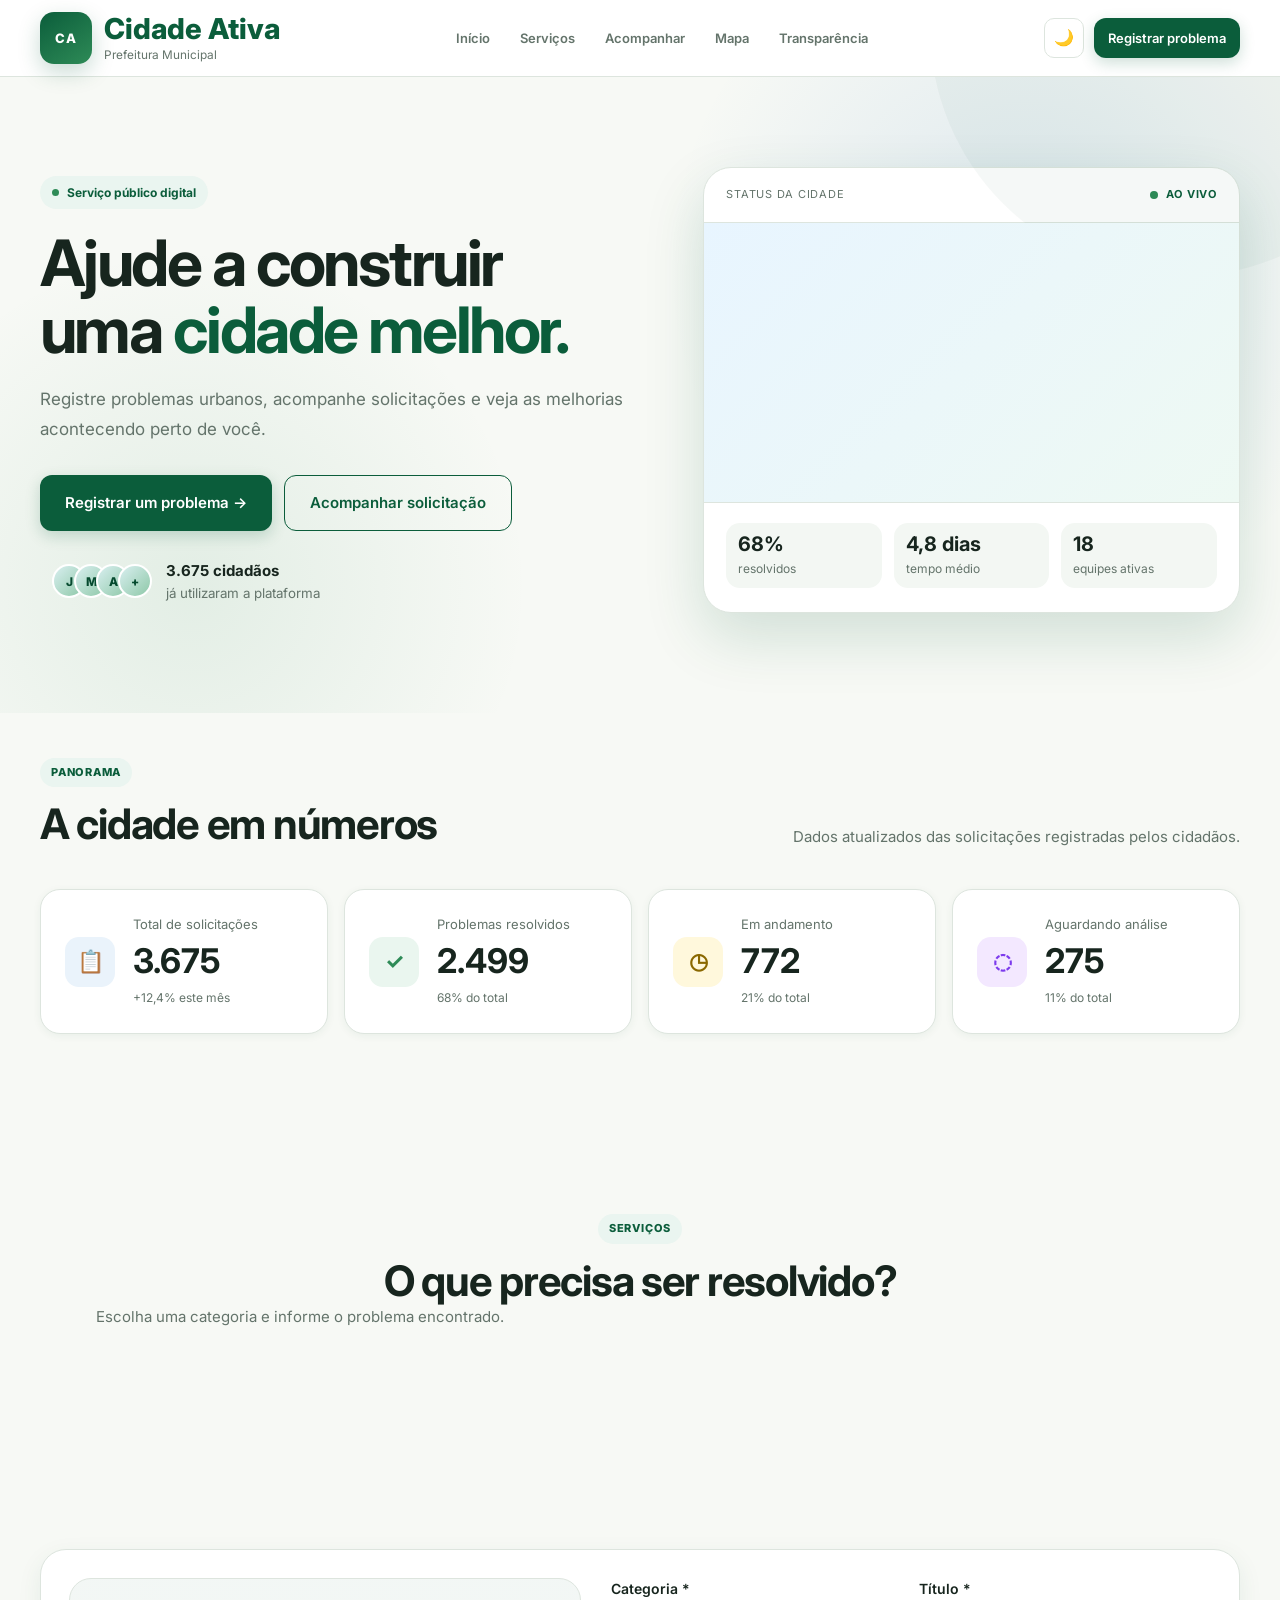
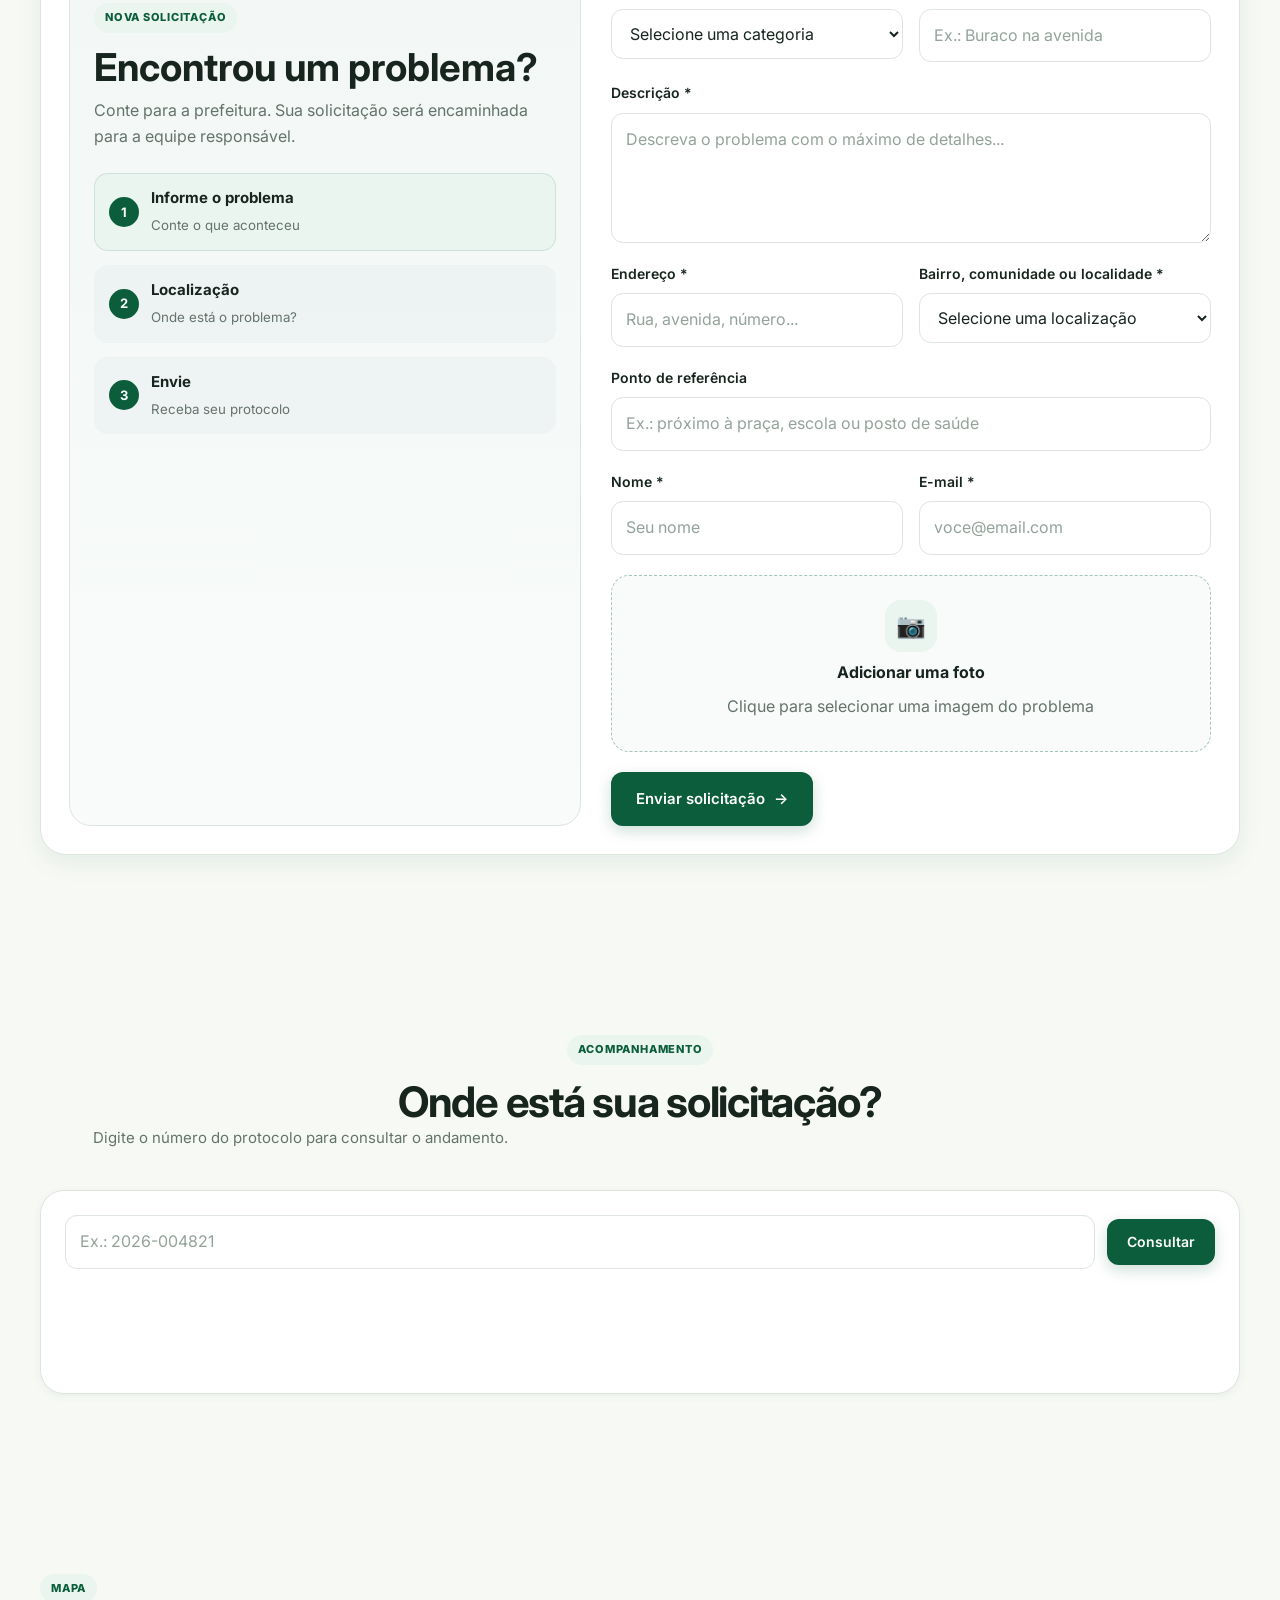
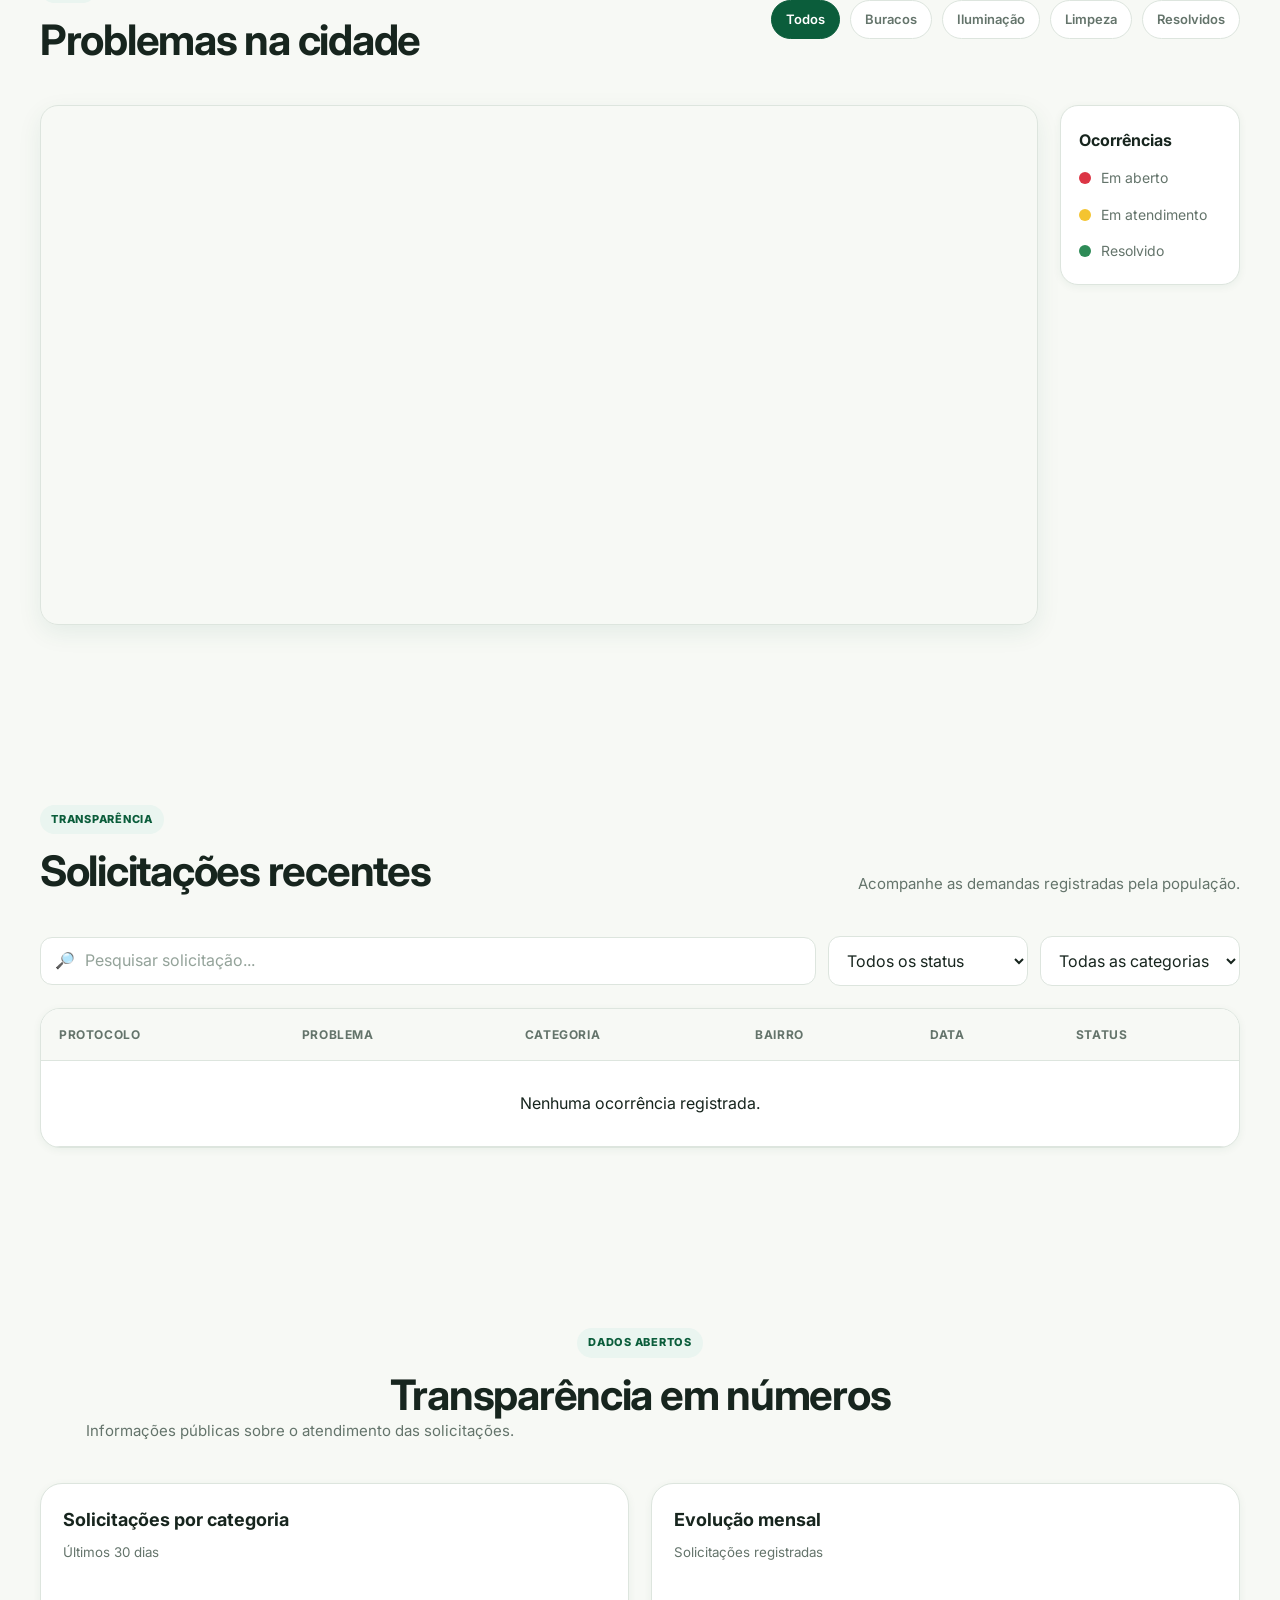
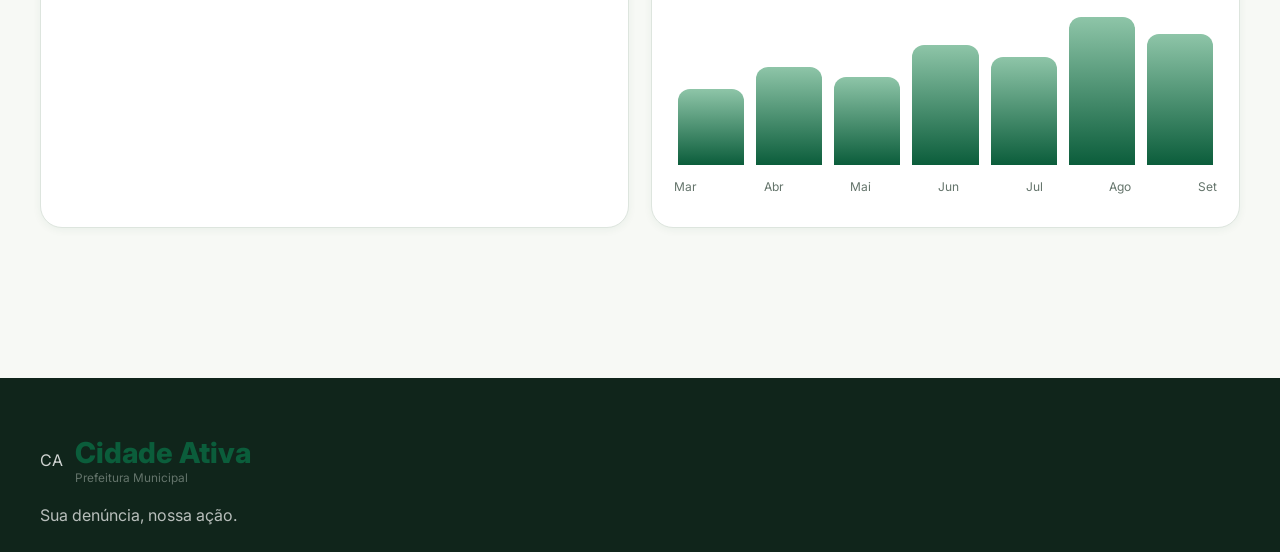
==== commit a6aef43c: "corrigindo correção com a ia do vs" ====
--- a/index.html
+++ b/index.html
@@ -23,16 +23,11 @@
     <header class="header">
         <div class="container header-content">
 
-            <a href="index.html" class="logo">
-            <img src="images/logo.png" alt="Cidade Ativa">
-    <div>
-        <strong>Cidade Ativa</strong>
-        <span>Prefeitura Municipal</span>
-    </div>
-</a>
-                <div>
+            <a href="index.html" class="logo" aria-label="Cidade Ativa">
+                <span class="logo-mark" aria-hidden="true">CA</span>
+                <div class="logo-text">
                     <strong>Cidade Ativa</strong>
-                    <small>Prefeitura Municipal de Extremoz</small>
+                    <span>Prefeitura Municipal</span>
                 </div>
             </a>
 
@@ -624,68 +619,22 @@
                 <div class="logo">
                     <span class="logo-icon">CA</span>
 
-                    <div>
+                    <div class="logo-text">
                         <strong>Cidade Ativa</strong>
-                        <small>Prefeitura Municipal</small>
-                    </div>
-                </div>
-
-                <p>
-                    Sua denúncia, nossa ação.
-
-                    <style>
-                        .image-preview {
-                            margin-top: 15px;
-                        }
-
-                        .image-preview img {
-                            display: block;
-                            width: 100%;
-                            max-width: 320px;
-                            max-height: 220px;
-                            object-fit: cover;
-                            border-radius: 12px;
-                            margin: 0 auto;
-                        }
-                    </style>
-
-                    <script>
-                        // Pré-visualização da foto
-                        const uploadArea = document.getElementById("uploadArea");
-                        const imageInput = document.getElementById("image");
-                        const fileName = document.getElementById("fileName");
-                        const imagePreview = document.getElementById("imagePreview");
-                        const previewImage = document.getElementById("previewImage");
-
-                        if (uploadArea && imageInput) {
-                            uploadArea.addEventListener("click", () => imageInput.click());
-
-                            imageInput.addEventListener("change", function () {
-                                const arquivo = this.files[0];
-
-                                if (!arquivo) {
-                                    fileName.textContent = "";
-                                    imagePreview.hidden = true;
-                                    previewImage.src = "";
-                                    return;
-                                }
-
-                                fileName.textContent = arquivo.name;
-
-                                const leitor = new FileReader();
-
-                                leitor.onload = function (evento) {
-                                    previewImage.src = evento.target.result;
-                                    imagePreview.hidden = false;
-                                };
-
-                                leitor.readAsDataURL(arquivo);
-                            });
-                        }
-                    </script>
-
-                    <script src="https://unpkg.com/leaflet@1.9.4/dist/leaflet.js"></script>
-                    <script src="script.js"></script>
+                        <span>Prefeitura Municipal</span>
+                    </div>
+                </div>
+
+                <p>Sua denúncia, nossa ação.</p>
+
+            </div>
+
+        </div>
+
+    </footer>
+
+    <script src="https://unpkg.com/leaflet@1.9.4/dist/leaflet.js"></script>
+    <script src="script.js"></script>
 
 </body>
 
--- a/style.css
+++ b/style.css
@@ -306,33 +306,30 @@
 .logo {
   display: flex;
   align-items: center;
-  gap: 12px;
+  gap: 14px;
   flex-shrink: 0;
 }
 
-.logo-icon {
-  width: 43px;
-  height: 43px;
+.logo-mark {
+  width: 44px;
+  height: 44px;
   border-radius: 12px;
-  display: flex;
+  display: inline-flex;
   align-items: center;
   justify-content: center;
+  background: linear-gradient(145deg, var(--primary), var(--secondary));
   color: var(--white);
-  background: linear-gradient(
-    145deg,
-    var(--primary),
-    var(--secondary)
-  );
   font-weight: 800;
-  font-size: 15px;
-  box-shadow: 0 7px 18px rgba(11, 93, 59, 0.30);
+  font-size: 13px;
+  letter-spacing: 0.04em;
+  box-shadow: 0 8px 22px rgba(11, 93, 59, 0.22);
 }
 
 .logo strong {
   display: block;
-  font-size: 17px;
+  font-size: clamp(1.8rem, 1.8vw, 2.5rem);
   font-weight: 800;
-  line-height: 1.15;
+  line-height: 1.05;
   color: var(--primary);
 }
 
@@ -1898,4 +1895,61 @@
 
 body.dark-mode .stat-icon.waiting {
   color: #C9A7FF;
+}
+
+.logo {
+  display: flex;
+  align-items: center;
+  gap: 12px;
+  text-decoration: none;
+  color: inherit;
+}
+
+.logo-mark {
+  width: 52px;
+  height: 52px;
+  border-radius: 14px;
+  display: inline-flex;
+  align-items: center;
+  justify-content: center;
+  background: linear-gradient(145deg, var(--primary), var(--secondary));
+  color: var(--white);
+  font-weight: 800;
+  font-size: 13px;
+  letter-spacing: 0.04em;
+  box-shadow: 0 8px 22px rgba(11, 93, 59, 0.22);
+}
+
+.logo-text {
+  display: flex;
+  flex-direction: column;
+  line-height: 1.1;
+}
+
+.logo-text strong {
+  font-size: clamp(1.8rem, 2vw, 2.7rem);
+  font-weight: 800;
+  color: var(--primary);
+}
+
+.logo-text span {
+  font-size: 0.74rem;
+  color: var(--text-secondary);
+  margin-top: 4px;
+}
+
+@media (max-width: 768px) {
+  .logo-mark {
+    width: 46px;
+    height: 46px;
+    border-radius: 12px;
+  }
+
+  .logo-text strong {
+    font-size: 1.3rem;
+  }
+
+  .logo-text span {
+    font-size: 0.64rem;
+  }
 }
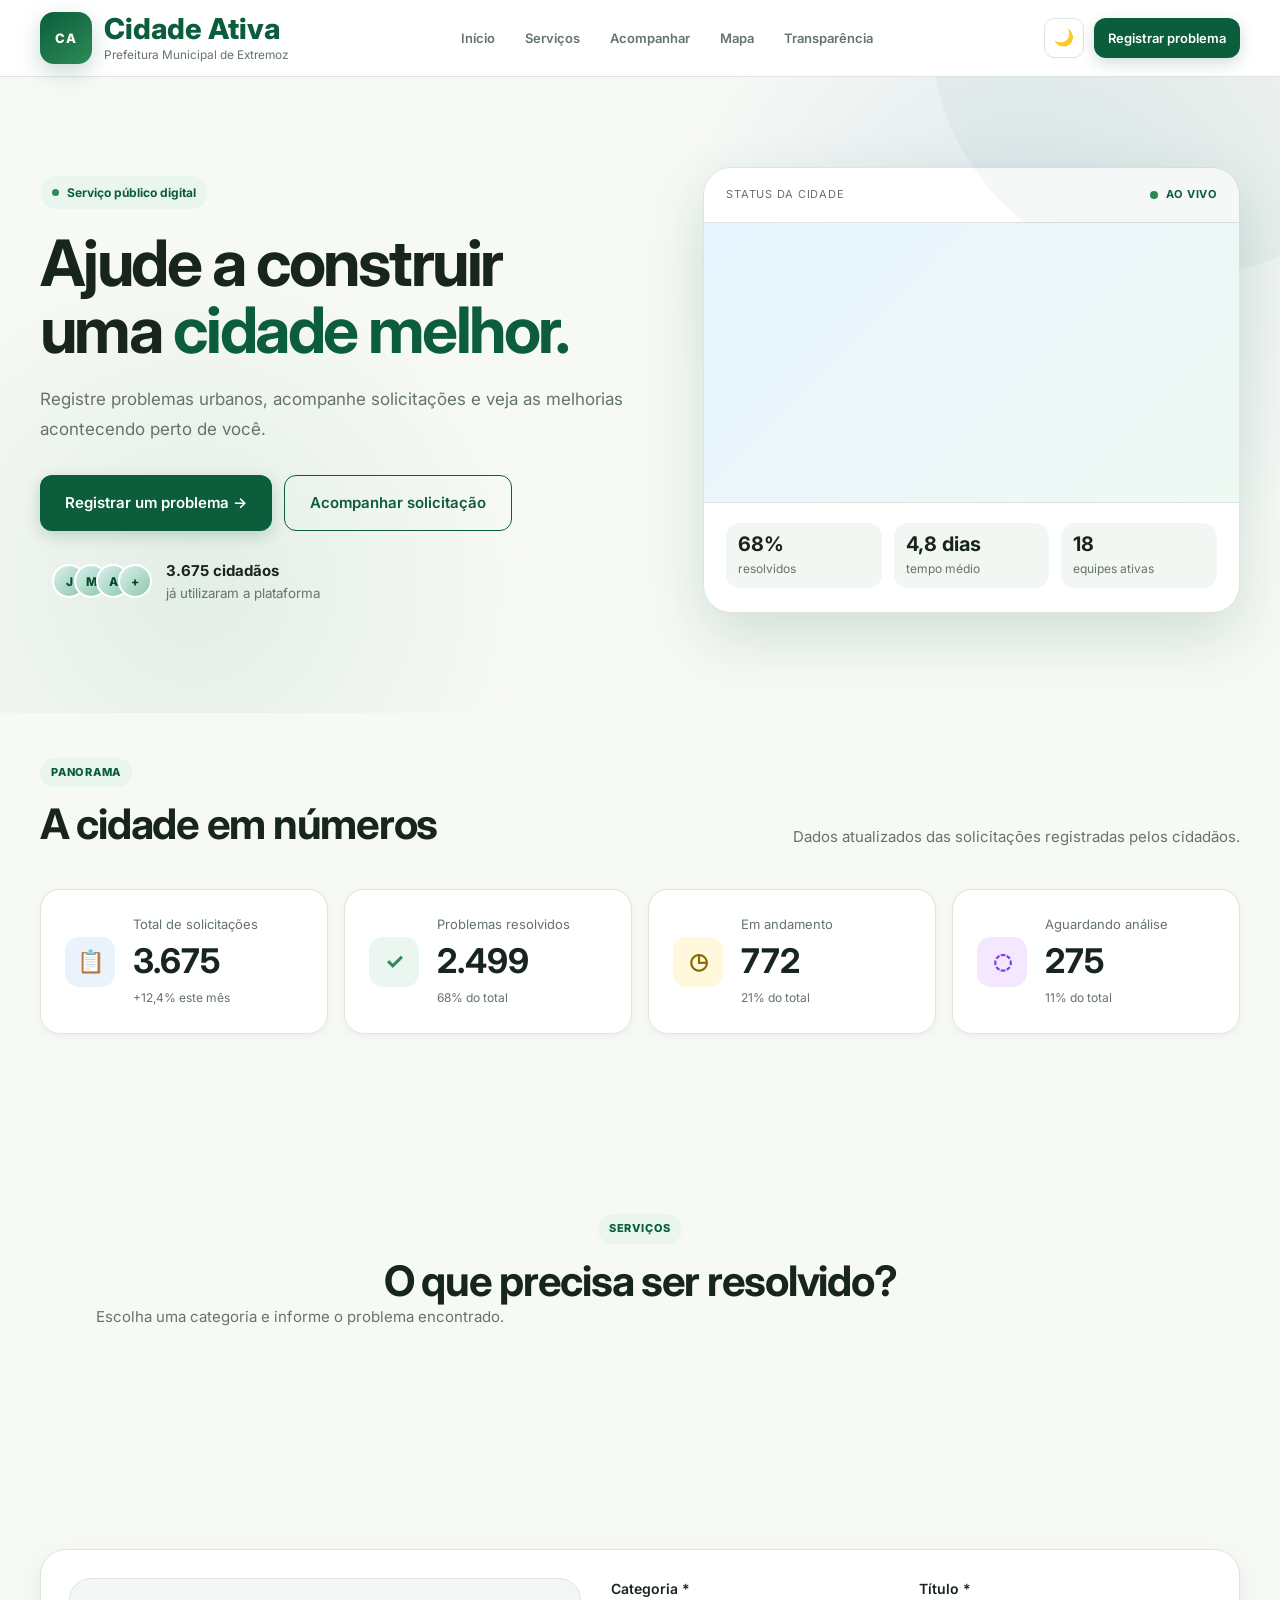
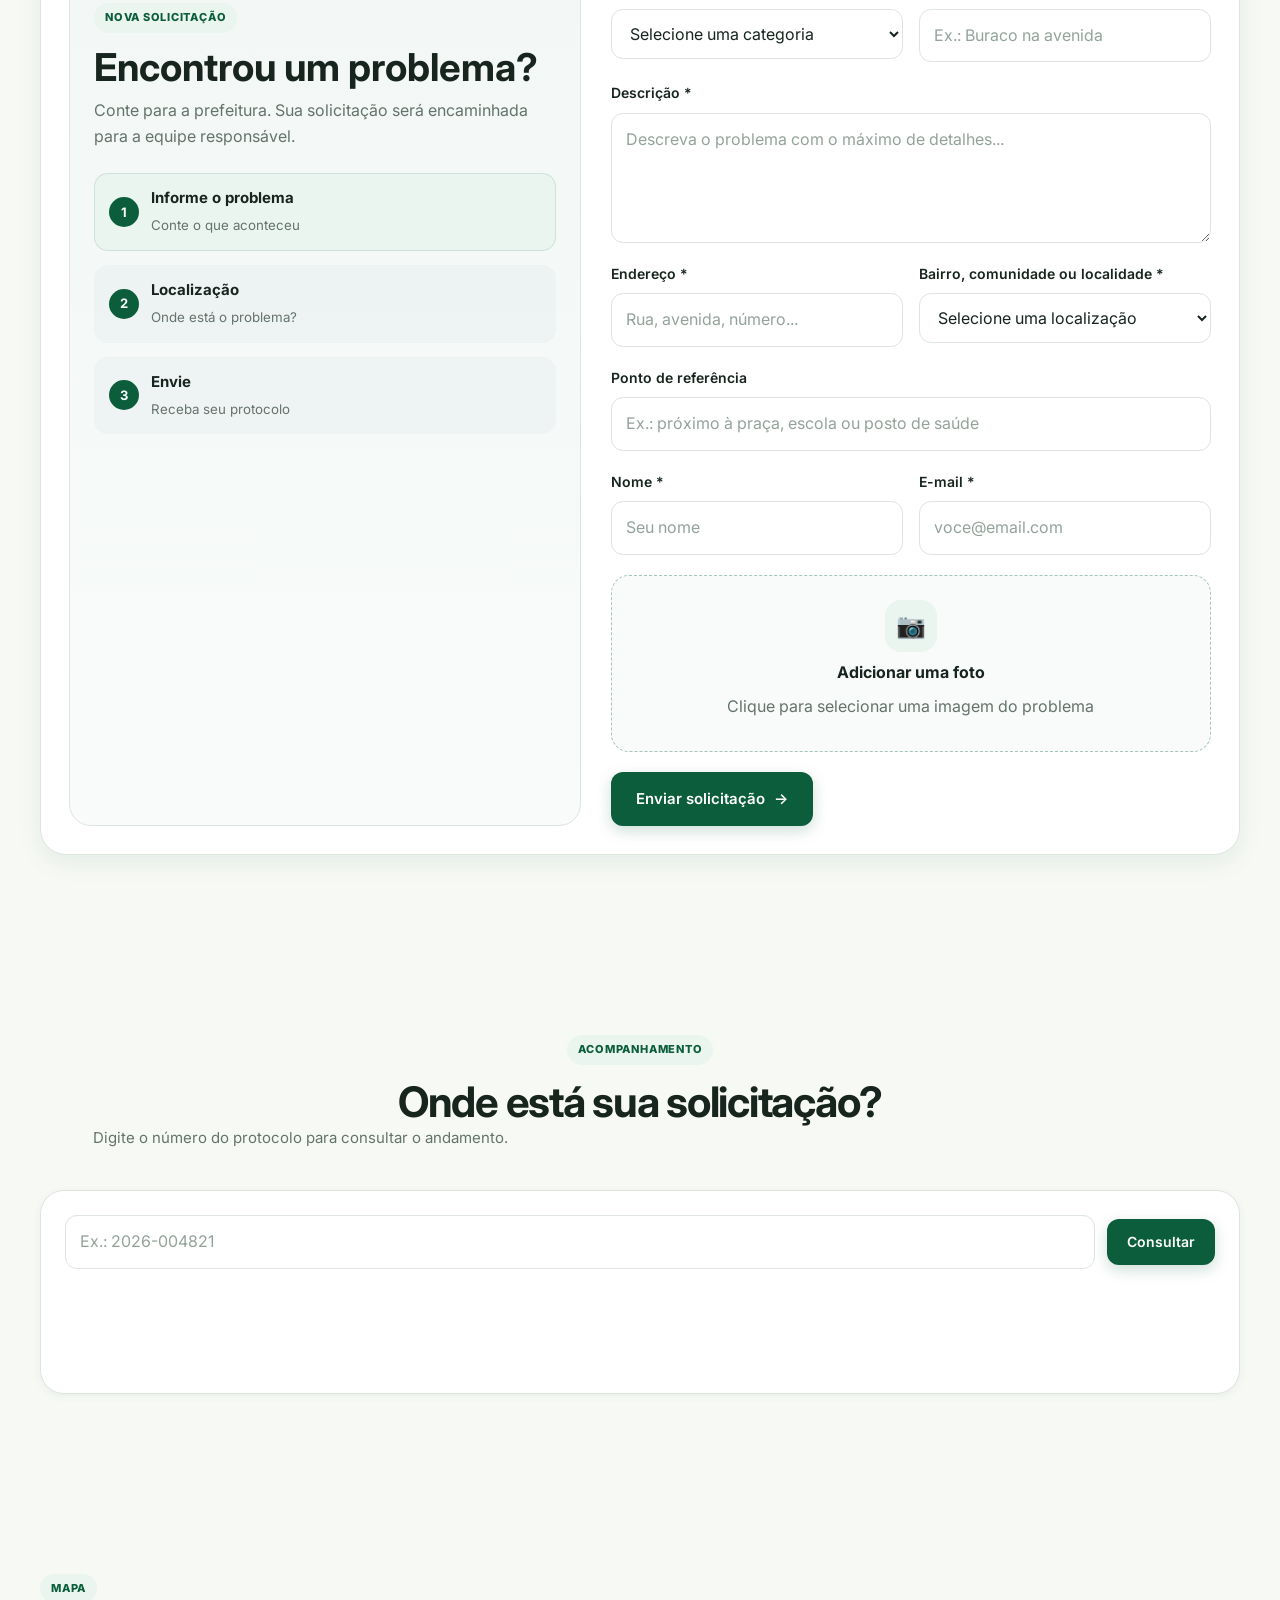
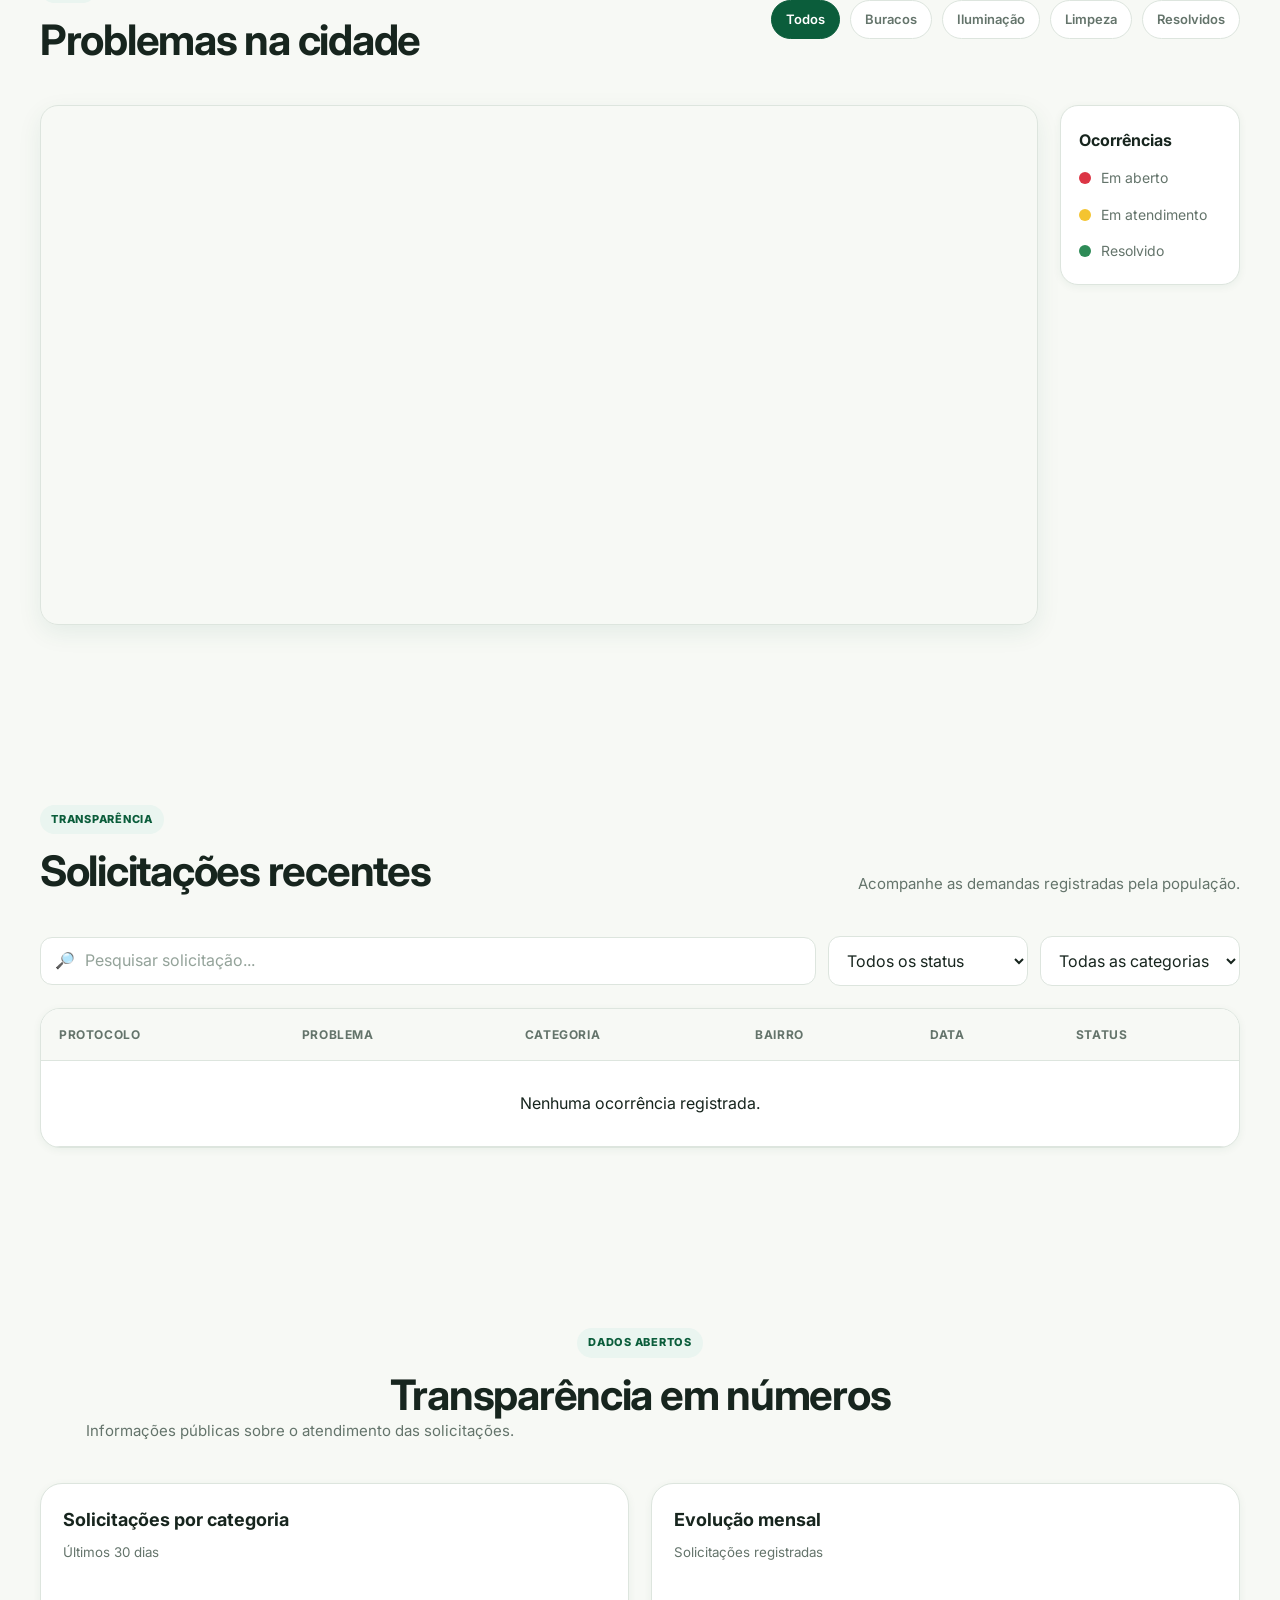
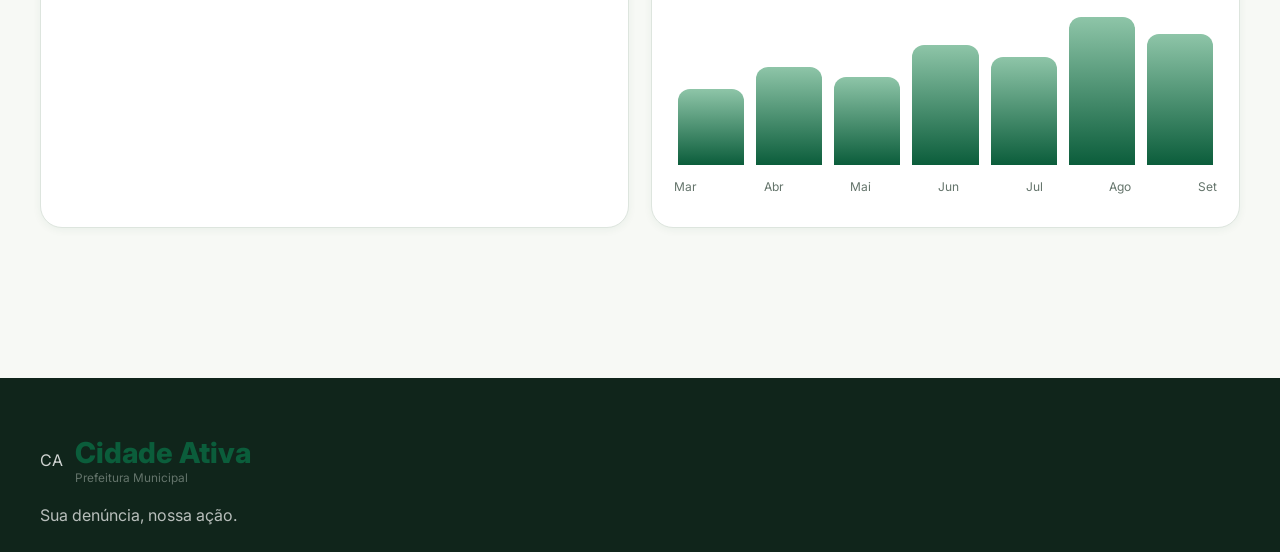
==== commit a6691369: "Update index.html mudança no nome da prefeitura" ====
--- a/index.html
+++ b/index.html
@@ -27,7 +27,7 @@
                 <span class="logo-mark" aria-hidden="true">CA</span>
                 <div class="logo-text">
                     <strong>Cidade Ativa</strong>
-                    <span>Prefeitura Municipal</span>
+                    <span>Prefeitura Municipal de Extremoz</span>
                 </div>
             </a>
 
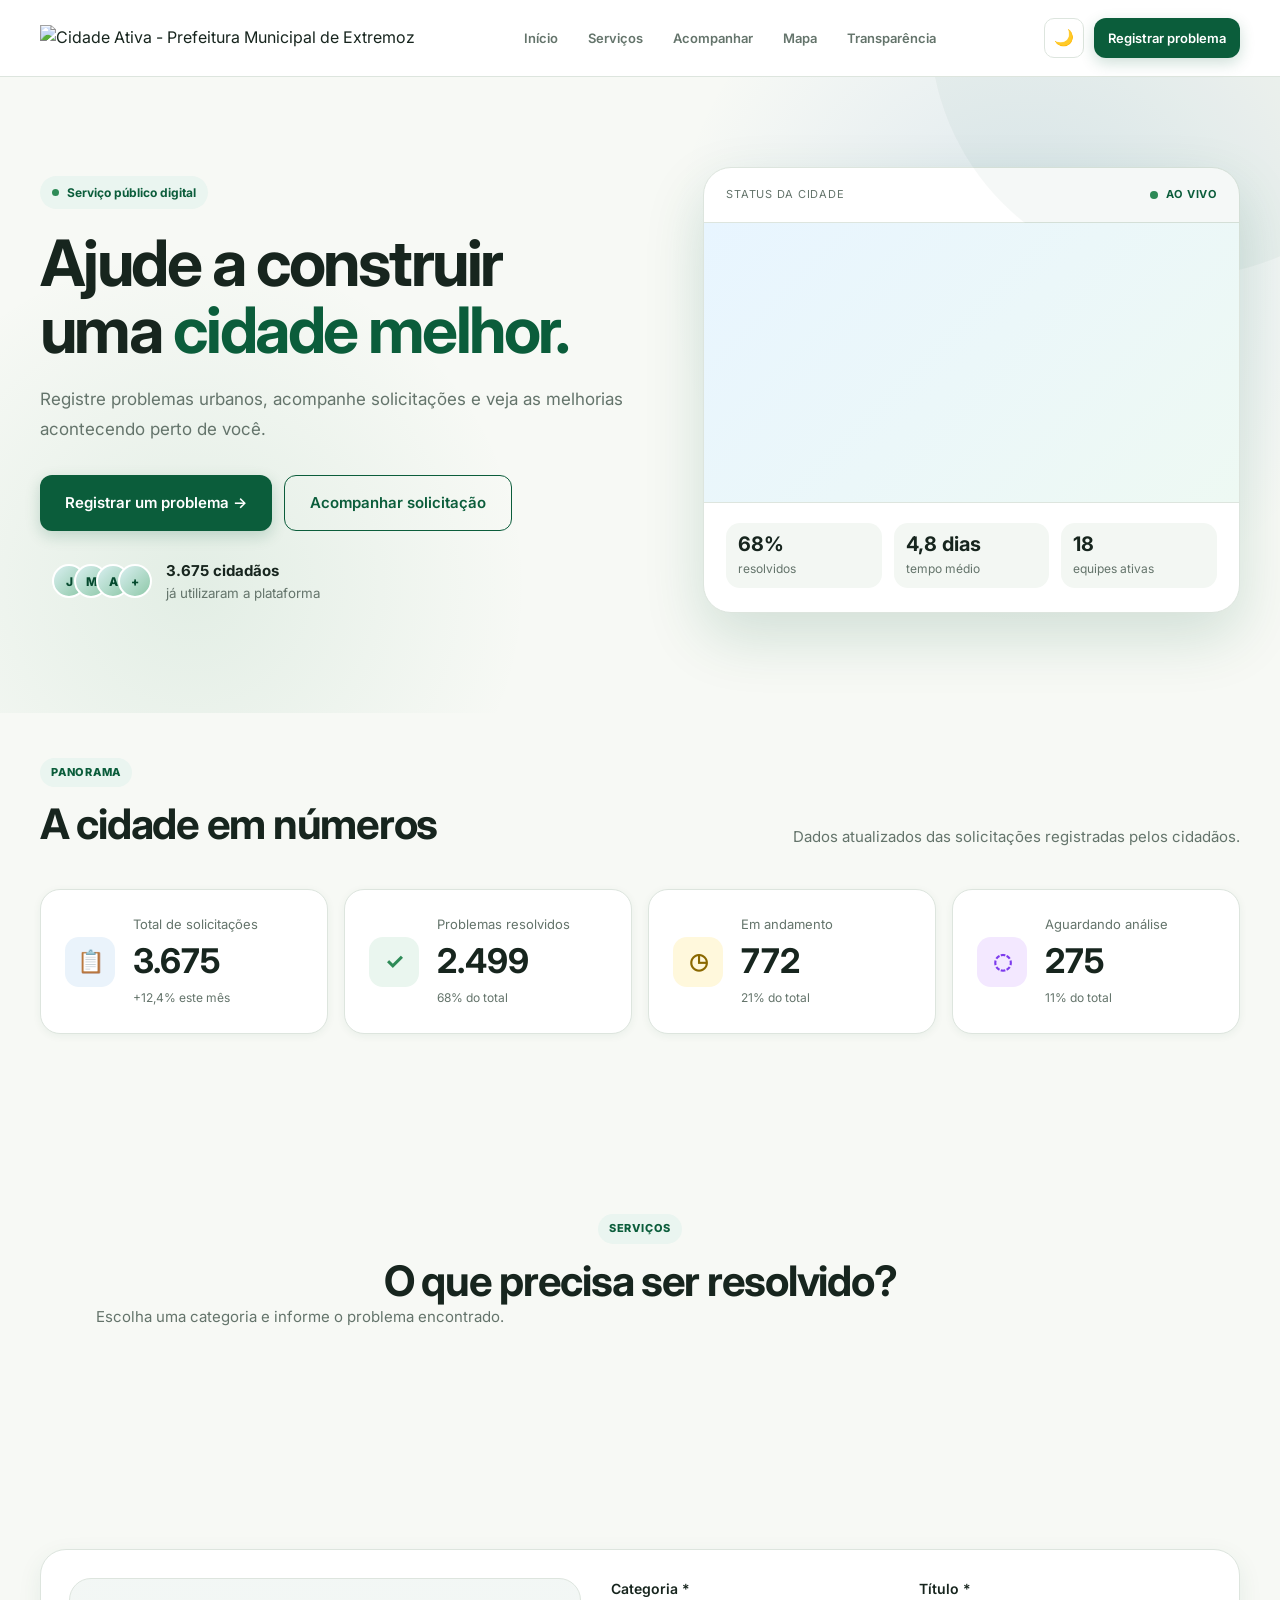
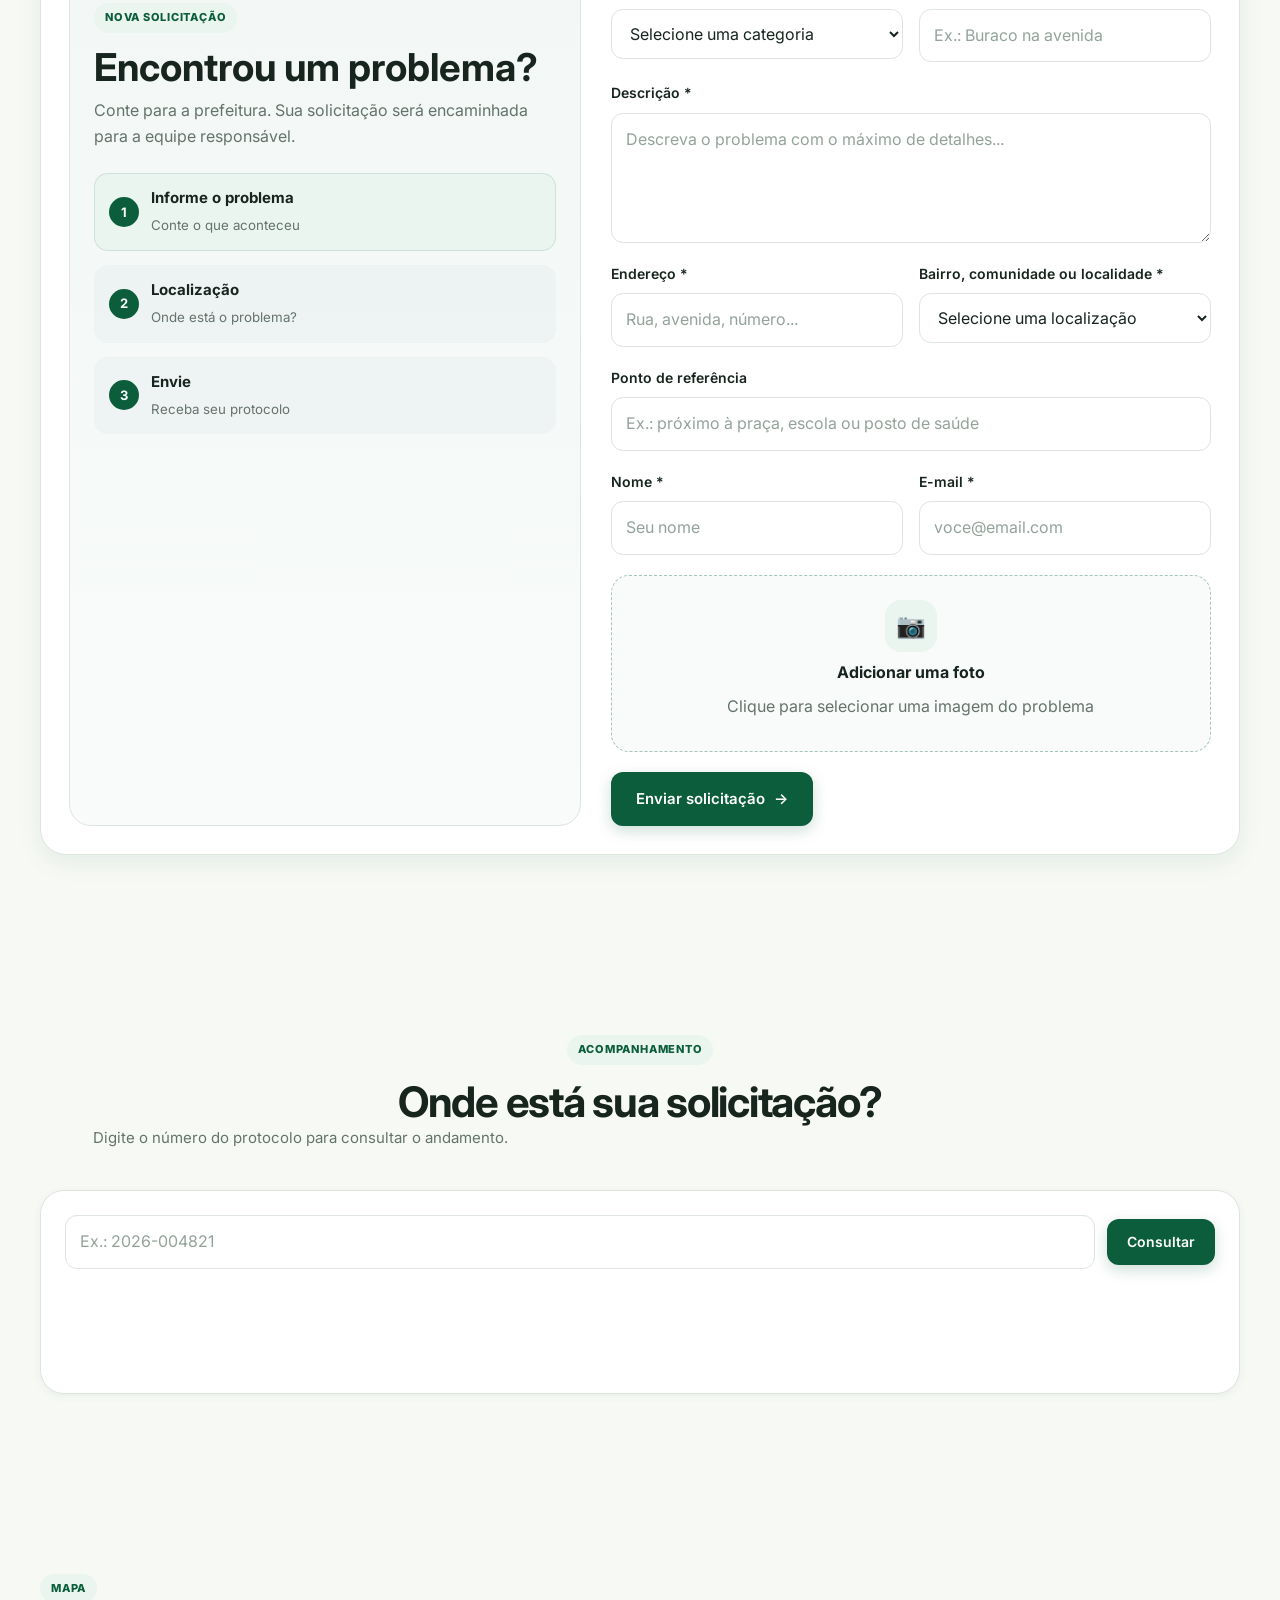
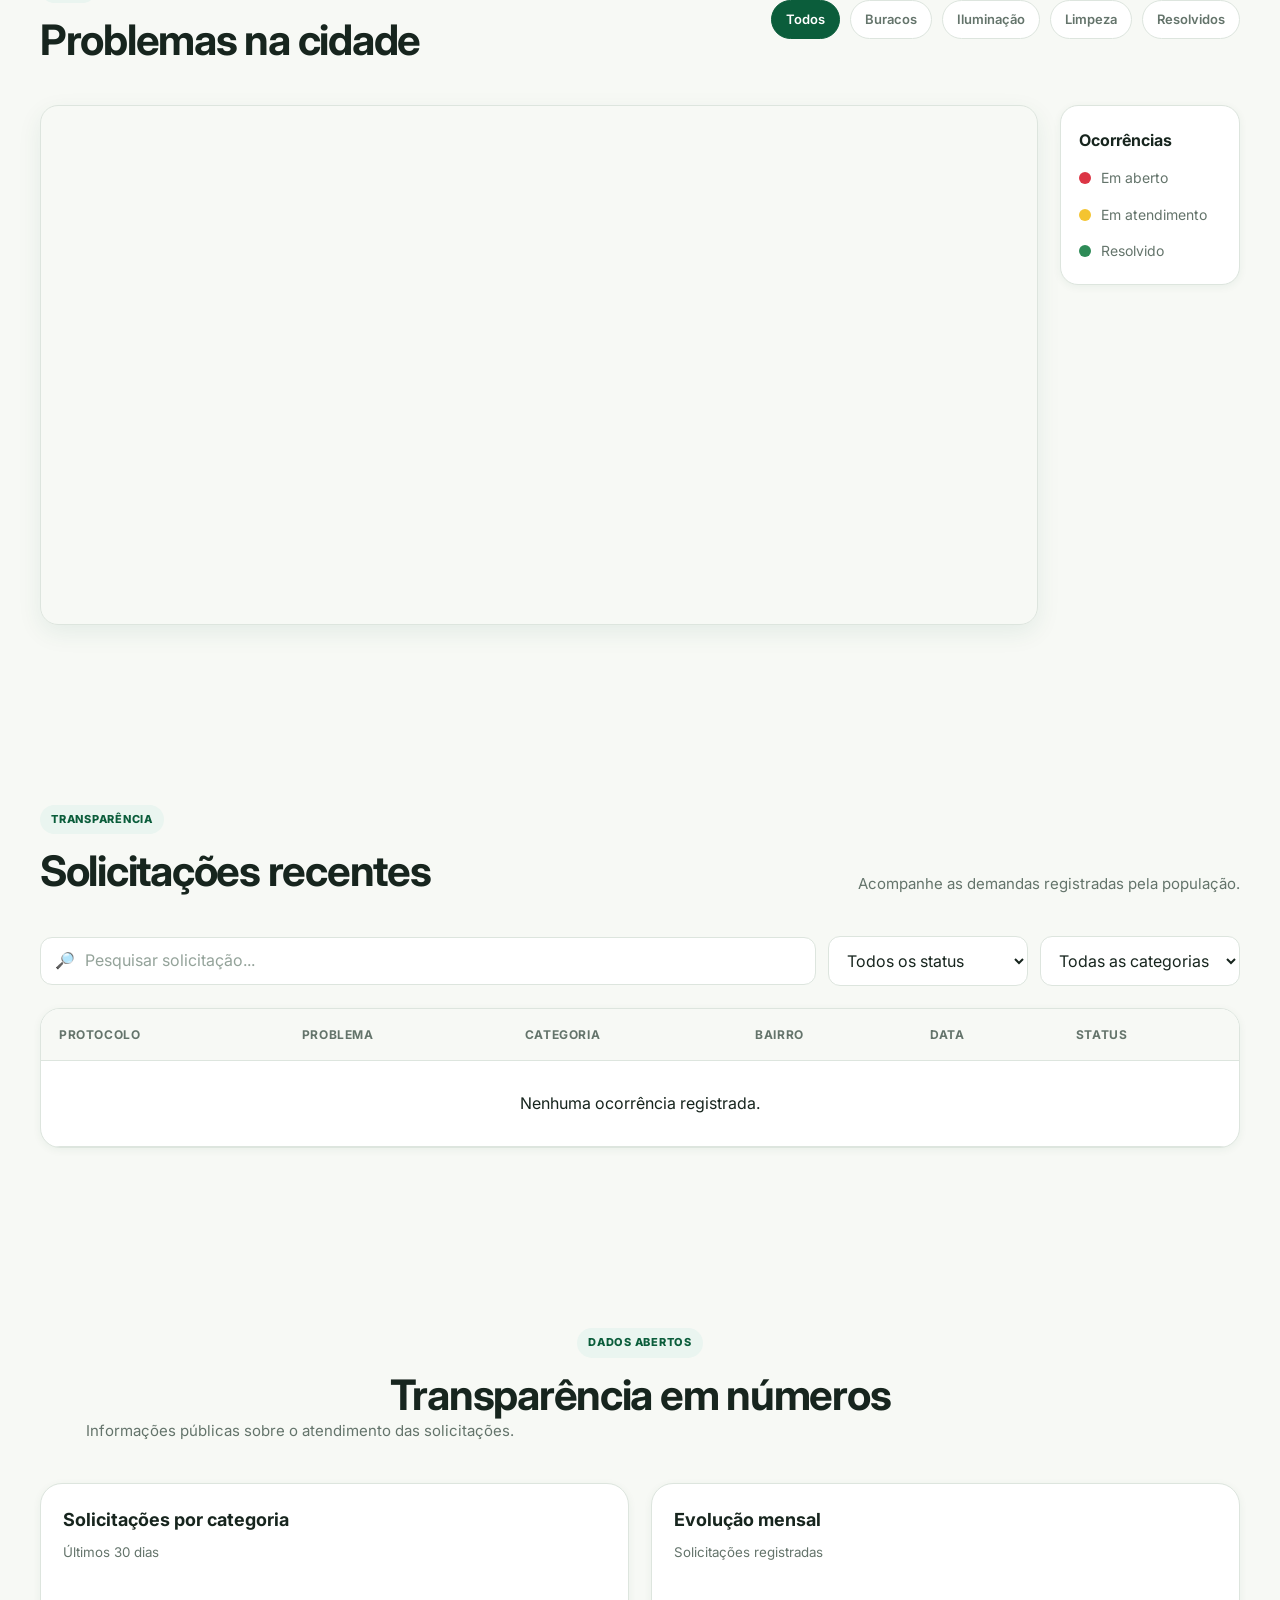
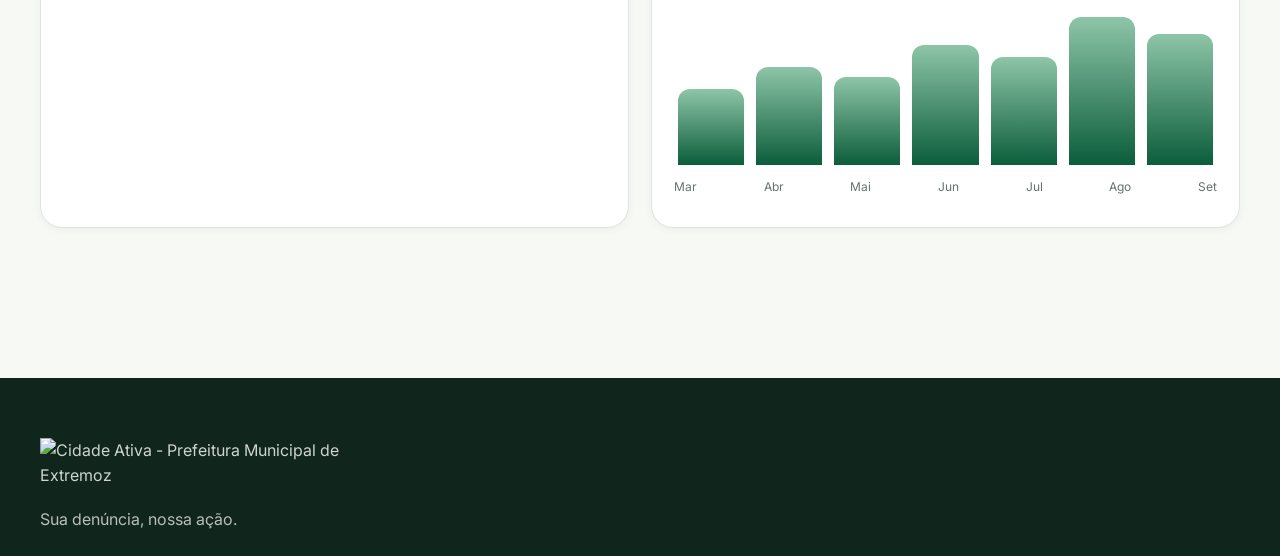
==== commit f18ce7d0: "correção do html" ====
--- a/index.html
+++ b/index.html
@@ -12,23 +12,25 @@
     <link href="https://fonts.googleapis.com/css2?family=Inter:wght@400;500;600;700;800&display=swap" rel="stylesheet">
 
     <link rel="stylesheet" href="style.css">
-    <link rel="stylesheet" 
+
+    <link rel="stylesheet"
         href="https://unpkg.com/leaflet@1.9.4/dist/leaflet.css" />
 </head>
 
 <body>
 
-    <!--cabeçalho-->
+    <!-- Cabeçalho -->
 
     <header class="header">
         <div class="container header-content">
 
+            <!-- Logo Cidade Ativa -->
             <a href="index.html" class="logo" aria-label="Cidade Ativa">
-                <span class="logo-mark" aria-hidden="true">CA</span>
-                <div class="logo-text">
-                    <strong>Cidade Ativa</strong>
-                    <span>Prefeitura Municipal de Extremoz</span>
-                </div>
+                <img
+                    src="images/logo.png"
+                    alt="Cidade Ativa - Prefeitura Municipal de Extremoz"
+                    class="logo-image"
+                >
             </a>
 
             <nav class="nav" id="mainNav">
@@ -40,6 +42,7 @@
             </nav>
 
             <div class="header-actions">
+
                 <button class="theme-btn" id="themeToggle" aria-label="Alternar tema">
                     🌙
                 </button>
@@ -51,6 +54,7 @@
                 <button class="menu-btn" id="menuToggle" aria-label="Abrir menu">
                     ☰
                 </button>
+
             </div>
 
         </div>
@@ -59,6 +63,7 @@
     <main>
 
         <section class="hero" id="inicio">
+
             <div class="container hero-grid">
 
                 <div class="hero-content">
@@ -79,16 +84,23 @@
                     </p>
 
                     <div class="hero-buttons">
-                        <button class="btn btn-primary btn-large" onclick="scrollToSection('registrar')">
+
+                        <button
+                            class="btn btn-primary btn-large"
+                            onclick="scrollToSection('registrar')">
                             Registrar um problema →
                         </button>
 
-                        <button class="btn btn-outline btn-large" onclick="scrollToSection('acompanhar')">
+                        <button
+                            class="btn btn-outline btn-large"
+                            onclick="scrollToSection('acompanhar')">
                             Acompanhar solicitação
                         </button>
+
                     </div>
 
                     <div class="hero-trust">
+
                         <div class="avatars">
                             <span>J</span>
                             <span>M</span>
@@ -99,8 +111,8 @@
                         <div>
                             <strong>3.675 cidadãos</strong>
                             <small>já utilizaram a plataforma</small>
-                            
-                        </div>
+                        </div>
+
                     </div>
 
                 </div>
@@ -111,14 +123,16 @@
 
                         <div class="city-top">
                             <span>STATUS DA CIDADE</span>
+
                             <span class="live">
                                 <i></i> Ao vivo
                             </span>
                         </div>
 
-                       <div class="city-map" id="cityMap"></div>
+                        <div class="city-map" id="cityMap"></div>
 
                         <div class="city-footer">
+
                             <div>
                                 <strong>68%</strong>
                                 <small>resolvidos</small>
@@ -133,6 +147,7 @@
                                 <strong>18</strong>
                                 <small>equipes ativas</small>
                             </div>
+
                         </div>
 
                     </div>
@@ -140,15 +155,18 @@
                 </div>
 
             </div>
+
         </section>
 
 
-        <!---Indicar--->
+        <!-- Indicadores -->
 
         <section class="section indicators-section">
+
             <div class="container">
 
                 <div class="section-heading">
+
                     <div>
                         <span class="section-label">PANORAMA</span>
                         <h2>A cidade em números</h2>
@@ -158,74 +176,95 @@
                         Dados atualizados das solicitações registradas
                         pelos cidadãos.
                     </p>
+
                 </div>
 
                 <div class="stats-grid">
 
                     <div class="stat-card">
+
                         <div class="stat-icon blue">📋</div>
+
                         <div>
                             <span>Total de solicitações</span>
                             <strong data-stat="total">3.675</strong>
                             <small>+12,4% este mês</small>
                         </div>
+
                     </div>
 
                     <div class="stat-card">
+
                         <div class="stat-icon green">✓</div>
+
                         <div>
                             <span>Problemas resolvidos</span>
                             <strong data-stat="resolved">2.499</strong>
                             <small>68% do total</small>
                         </div>
+
                     </div>
 
                     <div class="stat-card">
+
                         <div class="stat-icon orange">◷</div>
+
                         <div>
                             <span>Em andamento</span>
                             <strong data-stat="progress">772</strong>
                             <small>21% do total</small>
                         </div>
+
                     </div>
 
                     <div class="stat-card">
+
                         <div class="stat-icon purple">◌</div>
+
                         <div>
                             <span>Aguardando análise</span>
                             <strong data-stat="waiting">275</strong>
                             <small>11% do total</small>
                         </div>
+
                     </div>
 
                 </div>
 
             </div>
+
         </section>
 
 
-        <!--categorias-->
+        <!-- Categorias -->
 
         <section class="section categories-section" id="categorias">
+
             <div class="container">
 
                 <div class="section-heading centered">
+
                     <span class="section-label">SERVIÇOS</span>
+
                     <h2>O que precisa ser resolvido?</h2>
+
                     <p>
                         Escolha uma categoria e informe o problema encontrado.
                     </p>
+
                 </div>
 
                 <div class="categories-grid" id="categoriesGrid"></div>
 
             </div>
+
         </section>
 
 
-        <!--opções de registro -->
+        <!-- Registro -->
 
         <section class="section register-section" id="registrar">
+
             <div class="container">
 
                 <div class="form-wrapper">
@@ -244,140 +283,323 @@
                         <div class="form-steps">
 
                             <div class="form-step active">
+
                                 <span>1</span>
+
                                 <div>
                                     <strong>Informe o problema</strong>
                                     <small>Conte o que aconteceu</small>
                                 </div>
+
                             </div>
 
                             <div class="form-step">
+
                                 <span>2</span>
+
                                 <div>
                                     <strong>Localização</strong>
                                     <small>Onde está o problema?</small>
                                 </div>
+
                             </div>
 
                             <div class="form-step">
+
                                 <span>3</span>
+
                                 <div>
                                     <strong>Envie</strong>
                                     <small>Receba seu protocolo</small>
                                 </div>
-                            </div>
-
-                        </div>
-
-                    </div>
+
+                            </div>
+
+                        </div>
+
+                    </div>
+
 
                     <form id="reportForm" class="report-form">
 
                         <div class="form-row">
 
                             <div class="form-group">
-                                <label for="category">Categoria *</label>
+
+                                <label for="category">
+                                    Categoria *
+                                </label>
 
                                 <select id="category" required>
-                                    <option value="">Selecione uma categoria</option>
+
+                                    <option value="">
+                                        Selecione uma categoria
+                                    </option>
+
                                 </select>
-                            </div>
+
+                            </div>
+
 
                             <div class="form-group">
-                                <label for="title">Título *</label>
-                                <input type="text" id="title" placeholder="Ex.: Buraco na avenida" required>
-                            </div>
-
-                        </div>
+
+                                <label for="title">
+                                    Título *
+                                </label>
+
+                                <input
+                                    type="text"
+                                    id="title"
+                                    placeholder="Ex.: Buraco na avenida"
+                                    required
+                                >
+
+                            </div>
+
+                        </div>
+
 
                         <div class="form-group">
-                            <label for="description">Descrição *</label>
-
-                            <textarea id="description" rows="4"
-                                placeholder="Descreva o problema com o máximo de detalhes..." required></textarea>
-                        </div>
+
+                            <label for="description">
+                                Descrição *
+                            </label>
+
+                            <textarea
+                                id="description"
+                                rows="4"
+                                placeholder="Descreva o problema com o máximo de detalhes..."
+                                required
+                            ></textarea>
+
+                        </div>
+
 
                         <div class="form-row">
 
                             <div class="form-group">
-                                <label for="address">Endereço *</label>
-                                <input type="text" id="address" placeholder="Rua, avenida, número..." required>
-                            </div>
+
+                                <label for="address">
+                                    Endereço *
+                                </label>
+
+                                <input
+                                    type="text"
+                                    id="address"
+                                    placeholder="Rua, avenida, número..."
+                                    required
+                                >
+
+                            </div>
+
 
                             <div class="form-group">
-                                <label for="neighborhood">Bairro, comunidade ou localidade *</label>
+
+                                <label for="neighborhood">
+                                    Bairro, comunidade ou localidade *
+                                </label>
+
                                 <select id="neighborhood" required>
-                                    <option value="">Selecione uma localização</option>
+
+                                    <option value="">
+                                        Selecione uma localização
+                                    </option>
+
                                     <optgroup label="Bairros e conjuntos">
-                                        <option>Centro</option><option>Alto Extremoz</option>
-                                        <option>Central Parque I</option><option>Central Parque II</option>
-                                        <option>Central Parque III</option><option>Central Parque Clube</option>
-                                        <option>Jardins de Extremoz</option><option>Jardins de Extremoz II</option>
-                                        <option>Moinho dos Ventos</option><option>Nova Extremoz</option>
-                                        <option>Parque das Flores</option><option>Parque das Jaqueiras</option>
-                                        <option>Parque do Servidor</option><option>Portal do Sol</option>
-                                        <option>Quintas das Figueiras</option><option>São Miguel Arcanjo</option>
-                                        <option>Village dos Coqueiros</option><option>Malvinas</option>
-                                        <option>Sport Clube</option><option>Comum</option>
+
+                                        <option>Centro</option>
+                                        <option>Alto Extremoz</option>
+                                        <option>Central Parque I</option>
+                                        <option>Central Parque II</option>
+                                        <option>Central Parque III</option>
+                                        <option>Central Parque Clube</option>
+                                        <option>Jardins de Extremoz</option>
+                                        <option>Jardins de Extremoz II</option>
+                                        <option>Moinho dos Ventos</option>
+                                        <option>Nova Extremoz</option>
+                                        <option>Parque das Flores</option>
+                                        <option>Parque das Jaqueiras</option>
+                                        <option>Parque do Servidor</option>
+                                        <option>Portal do Sol</option>
+                                        <option>Quintas das Figueiras</option>
+                                        <option>São Miguel Arcanjo</option>
+                                        <option>Village dos Coqueiros</option>
+                                        <option>Malvinas</option>
+                                        <option>Sport Clube</option>
+                                        <option>Comum</option>
+
                                     </optgroup>
+
+
                                     <optgroup label="Comunidades e localidades">
-                                        <option>Campinas</option><option>Estivas</option><option>Araçá</option>
-                                        <option>Vila de Fátima</option><option>Capim</option><option>Barra do Rio</option>
-                                        <option>Boca da Ilha</option><option>Coqueirinhos</option><option>Grutas</option>
-                                        <option>Pedrinhas</option><option>Passagem da Vila</option>
+
+                                        <option>Campinas</option>
+                                        <option>Estivas</option>
+                                        <option>Araçá</option>
+                                        <option>Vila de Fátima</option>
+                                        <option>Capim</option>
+                                        <option>Barra do Rio</option>
+                                        <option>Boca da Ilha</option>
+                                        <option>Coqueirinhos</option>
+                                        <option>Grutas</option>
+                                        <option>Pedrinhas</option>
+                                        <option>Passagem da Vila</option>
+
                                     </optgroup>
+
+
                                     <optgroup label="Praias e litoral">
-                                        <option>Genipabu</option><option>Pitangui</option><option>Santa Rita</option>
-                                        <option>Redinha Nova</option><option>Graçandu</option>
+
+                                        <option>Genipabu</option>
+                                        <option>Pitangui</option>
+                                        <option>Santa Rita</option>
+                                        <option>Redinha Nova</option>
+                                        <option>Graçandu</option>
+
                                     </optgroup>
+
+
                                     <optgroup label="Principais centros e referências">
-                                        <option>Centro de Extremoz</option>
-                                        <option>Centro Administrativo de Extremoz</option>
-                                        <option>Hospital Presidente Café Filho</option>
-                                        <option>Centro de Especialidades de Extremoz</option>
-                                        <option>Centro de Parto Normal de Extremoz</option>
-                                        <option>Centro Comercial</option>
+
+                                        <option>
+                                            Centro de Extremoz
+                                        </option>
+
+                                        <option>
+                                            Centro Administrativo de Extremoz
+                                        </option>
+
+                                        <option>
+                                            Hospital Presidente Café Filho
+                                        </option>
+
+                                        <option>
+                                            Centro de Especialidades de Extremoz
+                                        </option>
+
+                                        <option>
+                                            Centro de Parto Normal de Extremoz
+                                        </option>
+
+                                        <option>
+                                            Centro Comercial
+                                        </option>
+
                                     </optgroup>
-                                    <optgroup label="Outros"><option>Outro</option></optgroup>
+
+
+                                    <optgroup label="Outros">
+
+                                        <option>Outro</option>
+
+                                    </optgroup>
+
                                 </select>
-                            </div>
-
-                        </div>
+
+                            </div>
+
+                        </div>
+
 
                         <div class="form-group">
-                            <label for="reference">Ponto de referência</label>
-                            <input type="text" id="reference" placeholder="Ex.: próximo à praça, escola ou posto de saúde">
-                        </div>
+
+                            <label for="reference">
+                                Ponto de referência
+                            </label>
+
+                            <input
+                                type="text"
+                                id="reference"
+                                placeholder="Ex.: próximo à praça, escola ou posto de saúde"
+                            >
+
+                        </div>
+
 
                         <div class="form-row">
 
                             <div class="form-group">
-                                <label for="name">Nome *</label>
-                                <input type="text" id="name" placeholder="Seu nome" required>
-                            </div>
+
+                                <label for="name">
+                                    Nome *
+                                </label>
+
+                                <input
+                                    type="text"
+                                    id="name"
+                                    placeholder="Seu nome"
+                                    required
+                                >
+
+                            </div>
+
 
                             <div class="form-group">
-                                <label for="email">E-mail *</label>
-                                <input type="email" id="email" placeholder="voce@email.com" required>
-                            </div>
-
-                        </div>
+
+                                <label for="email">
+                                    E-mail *
+                                </label>
+
+                                <input
+                                    type="email"
+                                    id="email"
+                                    placeholder="voce@email.com"
+                                    required
+                                >
+
+                            </div>
+
+                        </div>
+
+
+                        <!-- Upload da foto -->
 
                         <div class="upload-area" id="uploadArea">
-                            <input type="file" id="image" accept="image/*" hidden>
+
+                            <input
+                                type="file"
+                                id="image"
+                                accept="image/*"
+                                hidden
+                            >
+
                             <div class="upload-icon">📷</div>
+
                             <strong>Adicionar uma foto</strong>
-                            <span>Clique para selecionar uma imagem do problema</span>
+
+                            <span>
+                                Clique para selecionar uma imagem do problema
+                            </span>
+
                             <small id="fileName"></small>
 
-                            <div id="imagePreview" class="image-preview" hidden>
-                                <img id="previewImage" src="" alt="Pré-visualização da foto">
-                            </div>
-                        </div>
-
-                        <button class="btn btn-primary btn-large submit-btn" type="submit">
+
+                            <div
+                                id="imagePreview"
+                                class="image-preview"
+                                hidden
+                            >
+
+                                <img
+                                    id="previewImage"
+                                    src=""
+                                    alt="Pré-visualização da foto"
+                                >
+
+                            </div>
+
+                        </div>
+
+
+                        <button
+                            class="btn btn-primary btn-large submit-btn"
+                            type="submit"
+                        >
+
                             Enviar solicitação
+
                             <span>→</span>
+
                         </button>
 
                     </form>
@@ -385,29 +607,50 @@
                 </div>
 
             </div>
+
         </section>
 
 
-        <!--onde acompanhar --->
-
-        <section class="section tracking-section" id="acompanhar">
+        <!-- Acompanhamento -->
+
+        <section
+            class="section tracking-section"
+            id="acompanhar"
+        >
+
             <div class="container">
 
                 <div class="section-heading centered">
-                    <span class="section-label">ACOMPANHAMENTO</span>
-                    <h2>Onde está sua solicitação?</h2>
+
+                    <span class="section-label">
+                        ACOMPANHAMENTO
+                    </span>
+
+                    <h2>
+                        Onde está sua solicitação?
+                    </h2>
+
                     <p>
                         Digite o número do protocolo para consultar o andamento.
                     </p>
-                </div>
+
+                </div>
+
 
                 <div class="tracking-box">
 
                     <div class="tracking-search">
 
-                        <input type="text" id="protocolInput" placeholder="Ex.: 2026-004821">
-
-                        <button class="btn btn-primary" id="searchProtocol">
+                        <input
+                            type="text"
+                            id="protocolInput"
+                            placeholder="Ex.: 2026-004821"
+                        >
+
+                        <button
+                            class="btn btn-primary"
+                            id="searchProtocol"
+                        >
                             Consultar
                         </button>
 
@@ -418,111 +661,206 @@
                 </div>
 
             </div>
+
         </section>
 
 
-        <!-- mapa -->
-
-        <section class="section map-section" id="mapa">
+        <!-- Mapa -->
+
+        <section
+            class="section map-section"
+            id="mapa"
+        >
+
             <div class="container">
 
                 <div class="section-heading">
 
                     <div>
-                        <span class="section-label">MAPA</span>
-                        <h2>Problemas na cidade</h2>
-                    </div>
+
+                        <span class="section-label">
+                            MAPA
+                        </span>
+
+                        <h2>
+                            Problemas na cidade
+                        </h2>
+
+                    </div>
+
 
                     <div class="map-filters">
-                        <button class="filter-btn active" data-filter="all">Todos</button>
-                        <button class="filter-btn" data-filter="Buracos e vias">Buracos</button>
-                        <button class="filter-btn" data-filter="Iluminação pública">Iluminação</button>
-                        <button class="filter-btn" data-filter="Limpeza urbana">Limpeza</button>
-                        <button class="filter-btn" data-filter="resolved">Resolvidos</button>
-                    </div>
-
-                </div>
+
+                        <button
+                            class="filter-btn active"
+                            data-filter="all"
+                        >
+                            Todos
+                        </button>
+
+                        <button
+                            class="filter-btn"
+                            data-filter="Buracos e vias"
+                        >
+                            Buracos
+                        </button>
+
+                        <button
+                            class="filter-btn"
+                            data-filter="Iluminação pública"
+                        >
+                            Iluminação
+                        </button>
+
+                        <button
+                            class="filter-btn"
+                            data-filter="Limpeza urbana"
+                        >
+                            Limpeza
+                        </button>
+
+                        <button
+                            class="filter-btn"
+                            data-filter="resolved"
+                        >
+                            Resolvidos
+                        </button>
+
+                    </div>
+
+                </div>
+
 
                 <div class="map-container">
 
-    <!-- Mapa real jv -->
-    <div id="realMap"></div>
-
-    <div class="map-legend">
-
-        <strong>Ocorrências</strong>
-
-        <span>
-            <i class="legend-dot red"></i>
-            Em aberto
-        </span>
-
-        <span>
-            <i class="legend-dot yellow"></i>
-            Em atendimento
-        </span>
-
-        <span>
-            <i class="legend-dot green"></i>
-            Resolvido
-        </span>
-
-    </div>
-
-</div>
+                    <!-- Mapa real -->
+
+                    <div id="realMap"></div>
+
+
+                    <div class="map-legend">
+
+                        <strong>Ocorrências</strong>
+
+                        <span>
+                            <i class="legend-dot red"></i>
+                            Em aberto
+                        </span>
+
+                        <span>
+                            <i class="legend-dot yellow"></i>
+                            Em atendimento
+                        </span>
+
+                        <span>
+                            <i class="legend-dot green"></i>
+                            Resolvido
+                        </span>
+
+                    </div>
+
+                </div>
+
+            </div>
+
         </section>
 
 
-        <!--acompanhar solicitações -->
+        <!-- Solicitações -->
 
         <section class="section requests-section">
+
             <div class="container">
 
                 <div class="section-heading">
+
                     <div>
-                        <span class="section-label">TRANSPARÊNCIA</span>
-                        <h2>Solicitações recentes</h2>
+
+                        <span class="section-label">
+                            TRANSPARÊNCIA
+                        </span>
+
+                        <h2>
+                            Solicitações recentes
+                        </h2>
+
                     </div>
 
                     <p>
                         Acompanhe as demandas registradas pela população.
                     </p>
-                </div>
+
+                </div>
+
 
                 <div class="requests-toolbar">
 
                     <div class="search-box">
+
                         🔎
-                        <input type="text" id="requestSearch" placeholder="Pesquisar solicitação...">
-                    </div>
+
+                        <input
+                            type="text"
+                            id="requestSearch"
+                            placeholder="Pesquisar solicitação..."
+                        >
+
+                    </div>
+
 
                     <select id="statusFilter">
-                        <option value="all">Todos os status</option>
-                        <option value="Resolvido">Resolvidos</option>
-                        <option value="Em atendimento">Em atendimento</option>
-                        <option value="Em análise">Em análise</option>
-                        <option value="Aguardando">Aguardando</option>
+
+                        <option value="all">
+                            Todos os status
+                        </option>
+
+                        <option value="Resolvido">
+                            Resolvidos
+                        </option>
+
+                        <option value="Em atendimento">
+                            Em atendimento
+                        </option>
+
+                        <option value="Em análise">
+                            Em análise
+                        </option>
+
+                        <option value="Aguardando">
+                            Aguardando
+                        </option>
+
                     </select>
 
+
                     <select id="categoryFilter">
-                        <option value="all">Todas as categorias</option>
+
+                        <option value="all">
+                            Todas as categorias
+                        </option>
+
                     </select>
 
                 </div>
 
+
                 <div class="requests-table-wrapper">
 
                     <table class="requests-table">
 
                         <thead>
+
                             <tr>
+
                                 <th>Protocolo</th>
                                 <th>Problema</th>
                                 <th>Categoria</th>
                                 <th>Bairro</th>
                                 <th>Data</th>
                                 <th>Status</th>
+
                             </tr>
+
                         </thead>
 
                         <tbody id="requestsTable"></tbody>
@@ -532,50 +870,87 @@
                 </div>
 
             </div>
+
         </section>
 
 
-        <!--transparencia ao publico-->
-
-        <section class="section transparency-section" id="transparencia">
+        <!-- Transparência -->
+
+        <section
+            class="section transparency-section"
+            id="transparencia"
+        >
 
             <div class="container">
 
                 <div class="section-heading centered">
-                    <span class="section-label">DADOS ABERTOS</span>
-                    <h2>Transparência em números</h2>
+
+                    <span class="section-label">
+                        DADOS ABERTOS
+                    </span>
+
+                    <h2>
+                        Transparência em números
+                    </h2>
+
                     <p>
                         Informações públicas sobre o atendimento das solicitações.
                     </p>
-                </div>
+
+                </div>
+
 
                 <div class="charts-grid">
 
                     <div class="chart-card">
 
                         <div class="chart-header">
+
                             <div>
-                                <strong>Solicitações por categoria</strong>
-                                <small>Últimos 30 dias</small>
-                            </div>
-                        </div>
-
-                        <div class="bars" id="categoryChart"></div>
-
-                    </div>
+
+                                <strong>
+                                    Solicitações por categoria
+                                </strong>
+
+                                <small>
+                                    Últimos 30 dias
+                                </small>
+
+                            </div>
+
+                        </div>
+
+                        <div
+                            class="bars"
+                            id="categoryChart"
+                        ></div>
+
+                    </div>
+
 
                     <div class="chart-card">
 
                         <div class="chart-header">
+
                             <div>
-                                <strong>Evolução mensal</strong>
-                                <small>Solicitações registradas</small>
-                            </div>
-                        </div>
+
+                                <strong>
+                                    Evolução mensal
+                                </strong>
+
+                                <small>
+                                    Solicitações registradas
+                                </small>
+
+                            </div>
+
+                        </div>
+
 
                         <div class="line-chart">
 
                             <div class="line-bars">
+
                                 <span style="height: 45%"></span>
                                 <span style="height: 58%"></span>
                                 <span style="height: 52%"></span>
@@ -583,9 +958,12 @@
                                 <span style="height: 64%"></span>
                                 <span style="height: 88%"></span>
                                 <span style="height: 78%"></span>
-                            </div>
+
+                            </div>
+
 
                             <div class="chart-labels">
+
                                 <span>Mar</span>
                                 <span>Abr</span>
                                 <span>Mai</span>
@@ -593,6 +971,7 @@
                                 <span>Jul</span>
                                 <span>Ago</span>
                                 <span>Set</span>
+
                             </div>
 
                         </div>
@@ -608,7 +987,7 @@
     </main>
 
 
-    <!--rodape-->
+    <!-- Rodapé -->
 
     <footer class="footer">
 
@@ -616,16 +995,25 @@
 
             <div class="footer-brand">
 
-                <div class="logo">
-                    <span class="logo-icon">CA</span>
-
-                    <div class="logo-text">
-                        <strong>Cidade Ativa</strong>
-                        <span>Prefeitura Municipal</span>
-                    </div>
-                </div>
-
-                <p>Sua denúncia, nossa ação.</p>
+                <!-- Logo no rodapé -->
+
+                <a
+                    href="index.html"
+                    class="logo footer-logo"
+                    aria-label="Cidade Ativa"
+                >
+
+                    <img
+                        src="images/logo.png"
+                        alt="Cidade Ativa - Prefeitura Municipal de Extremoz"
+                        class="logo-image"
+                    >
+
+                </a>
+
+                <p>
+                    Sua denúncia, nossa ação.
+                </p>
 
             </div>
 
@@ -633,7 +1021,11 @@
 
     </footer>
 
+
+    <!-- Scripts -->
+
     <script src="https://unpkg.com/leaflet@1.9.4/dist/leaflet.js"></script>
+
     <script src="script.js"></script>
 
 </body>
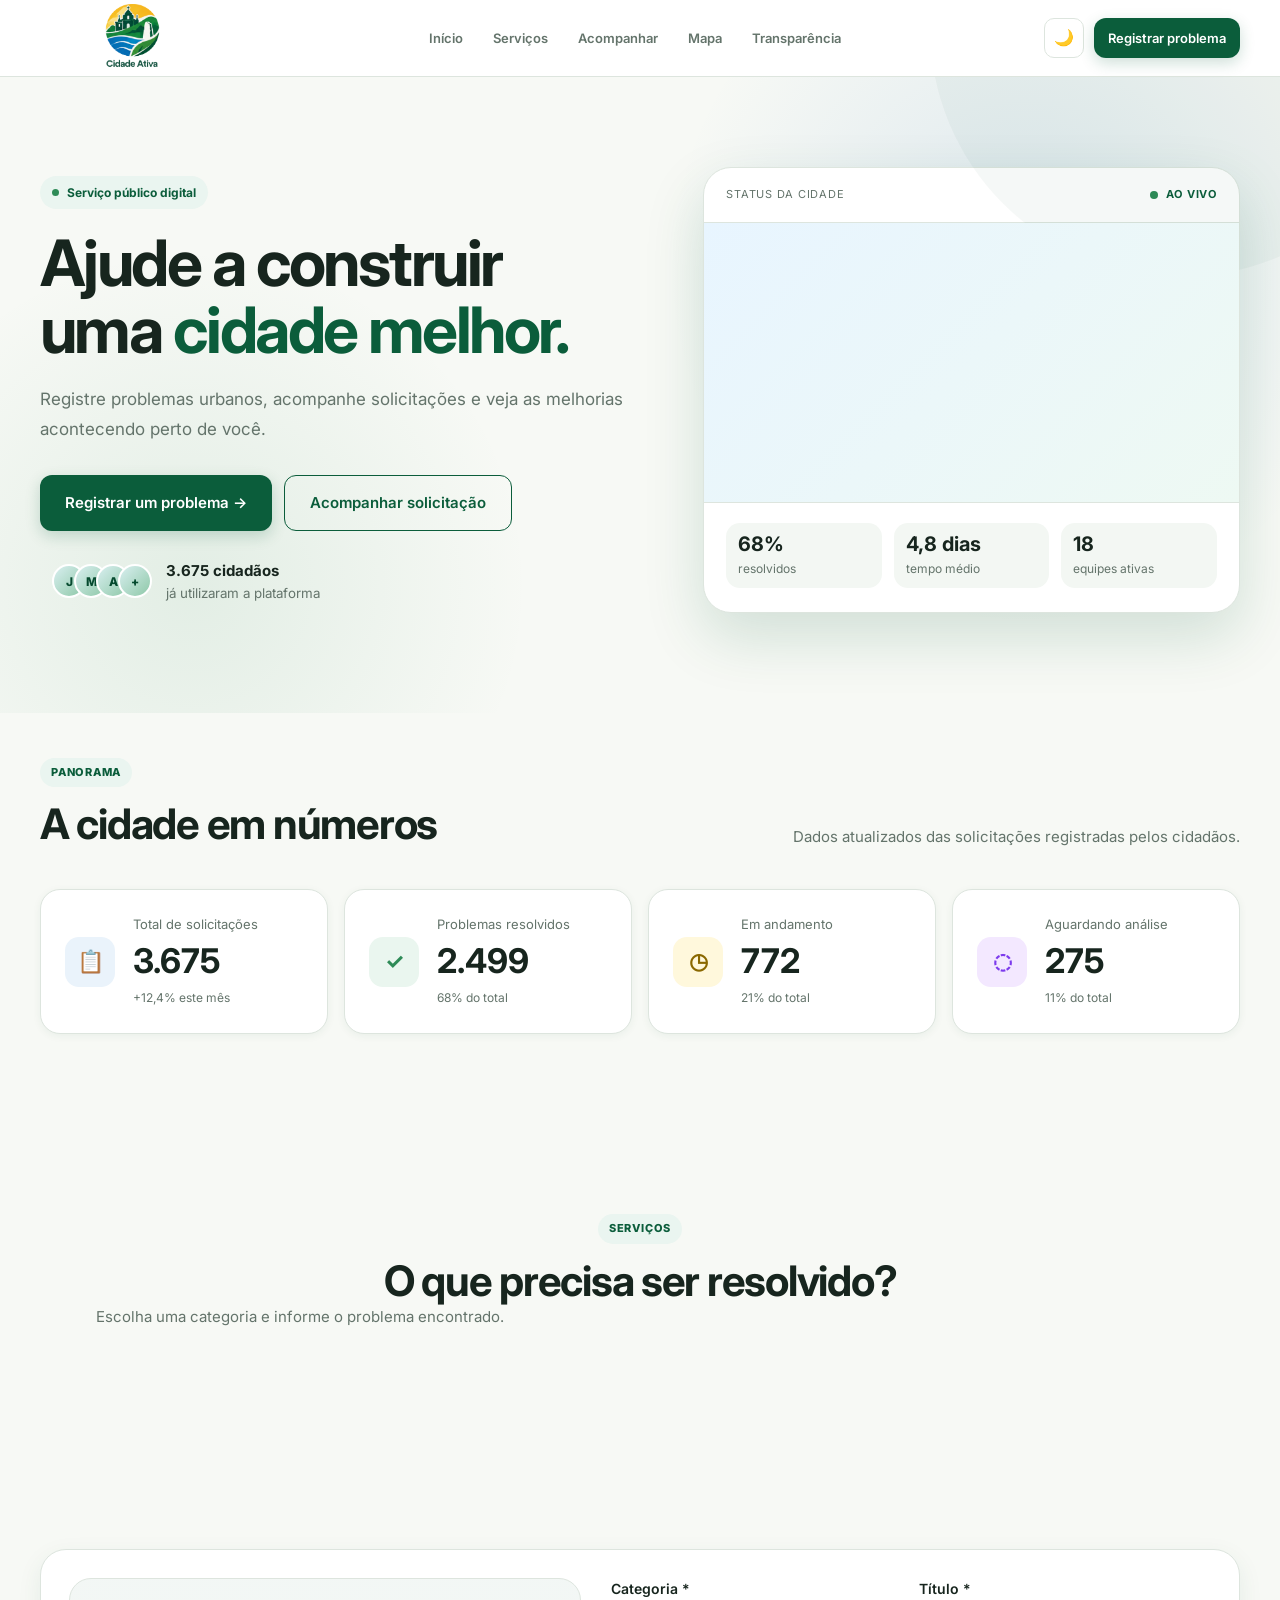
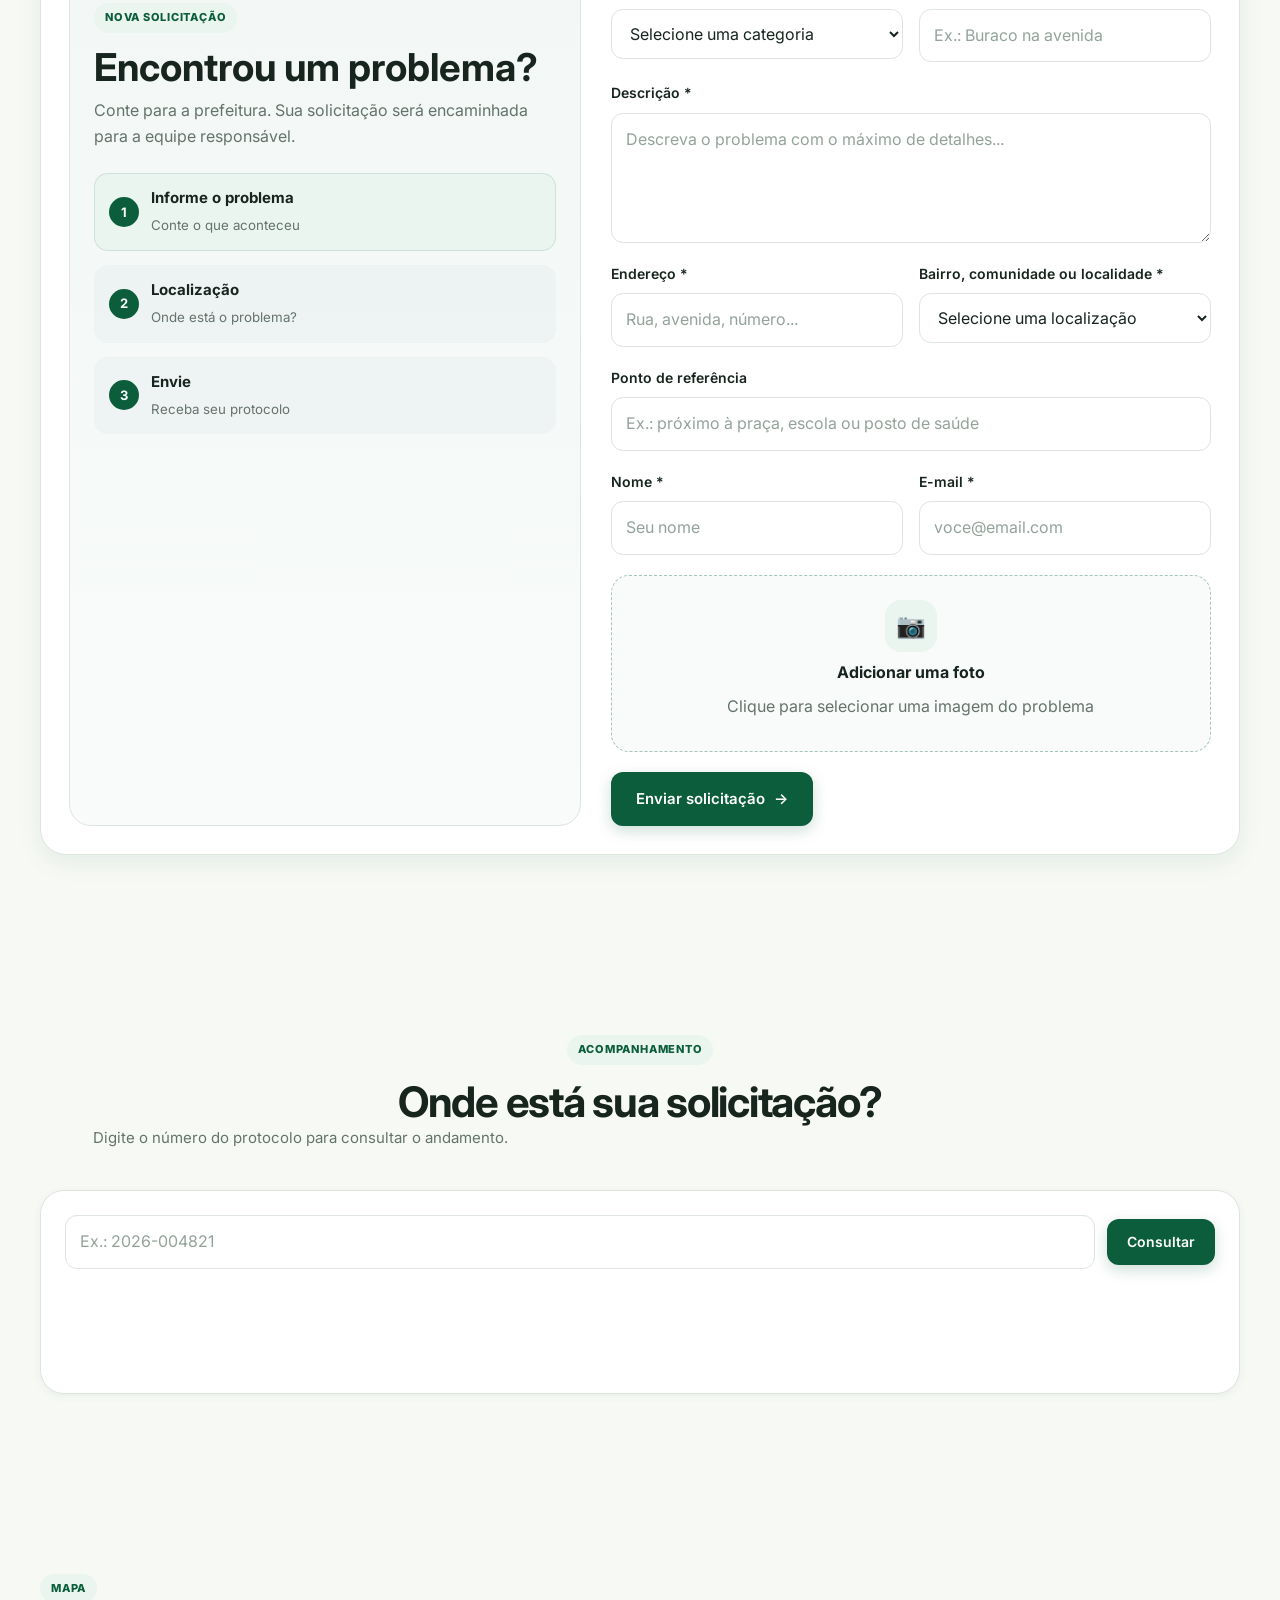
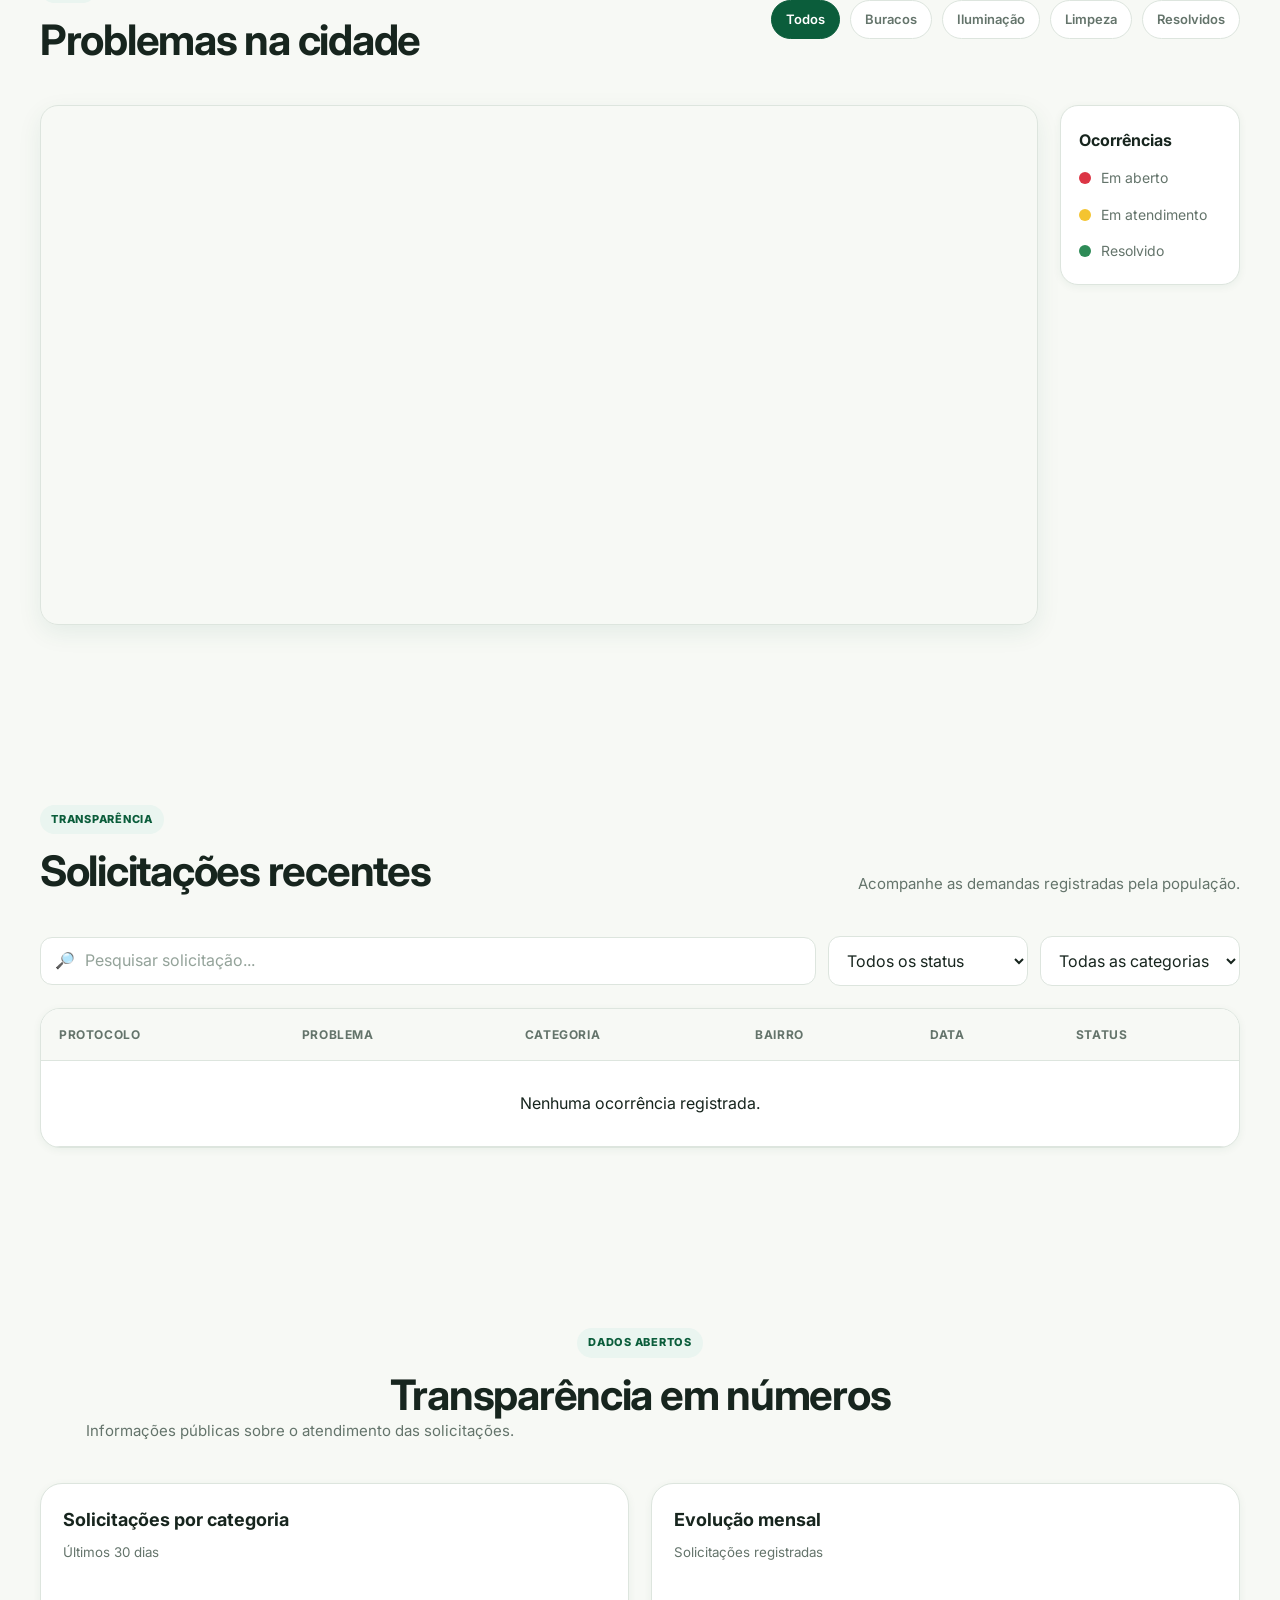
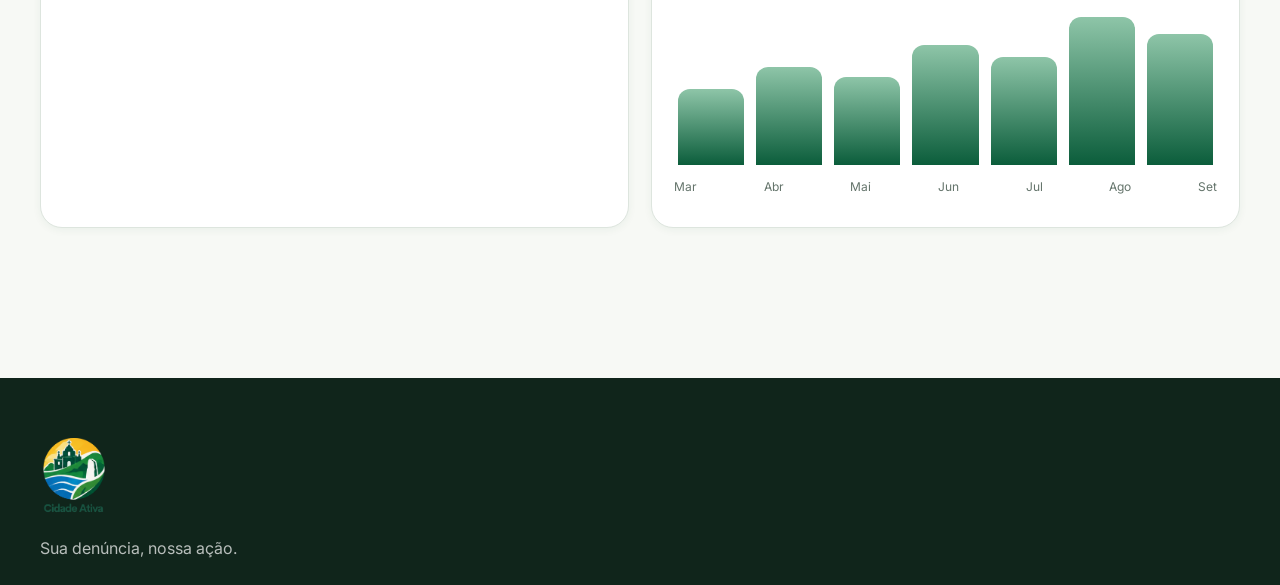
==== commit a1cff859: "Update index.html adição de mais áreas" ====
--- a/index.html
+++ b/index.html
@@ -444,6 +444,13 @@
                                         <option>Grutas</option>
                                         <option>Pedrinhas</option>
                                         <option>Passagem da Vila</option>
+                                        <option>Santo Amaro</option>
+                                        <option>Contendas</option>
+                                        <option>Santa Maria</option>
+                                        <option>Estivas</option>
+                                        <option>Vila de São Sebastião</option>
+                                        <option>Boca Preta</option>
+                                        <option>Inferninho</option>
 
                                     </optgroup>
 
--- a/style.css
+++ b/style.css
@@ -303,44 +303,36 @@
   position: relative;
 }
 
+
+/* =========================
+   LOGO CIDADE ATIVA
+========================= */
+
 .logo {
   display: flex;
   align-items: center;
-  gap: 14px;
+  text-decoration: none;
+  color: inherit;
   flex-shrink: 0;
 }
 
-.logo-mark {
-  width: 44px;
-  height: 44px;
-  border-radius: 12px;
-  display: inline-flex;
-  align-items: center;
-  justify-content: center;
-  background: linear-gradient(145deg, var(--primary), var(--secondary));
-  color: var(--white);
-  font-weight: 800;
-  font-size: 13px;
-  letter-spacing: 0.04em;
-  box-shadow: 0 8px 22px rgba(11, 93, 59, 0.22);
-}
-
-.logo strong {
+.logo-image {
+  width: 185px;
+  height: 68px;
+  object-fit: contain;
+  object-position: center;
   display: block;
-  font-size: clamp(1.8rem, 1.8vw, 2.5rem);
-  font-weight: 800;
-  line-height: 1.05;
-  color: var(--primary);
-}
-
-.logo small {
-  display: block;
-  font-size: 10px;
-  font-weight: 700;
-  letter-spacing: 0.05em;
-  text-transform: uppercase;
-  color: var(--text-secondary);
-}
+  transition: transform var(--transition);
+}
+
+.logo:hover .logo-image {
+  transform: scale(1.02);
+}
+
+
+/* =========================
+   NAVEGAÇÃO
+========================= */
 
 .nav {
   display: flex;
@@ -1065,12 +1057,12 @@
   color: var(--primary);
 }
 
-.cidade-ativa-image-preview {
+.image-preview {
   width: 100%;
   margin-top: 15px;
 }
 
-.cidade-ativa-image-preview img {
+.image-preview img {
   display: block;
   width: 100%;
   max-width: 360px;
@@ -1648,6 +1640,18 @@
 
 
 /* =========================
+   LOGO DO RODAPÉ
+========================= */
+
+.footer .logo-image {
+  width: 210px;
+  height: 80px;
+  object-fit: contain;
+  object-position: left center;
+}
+
+
+/* =========================
    RESPONSIVIDADE
 ========================= */
 
@@ -1759,6 +1763,16 @@
   #cityMap {
     height: 280px;
   }
+
+  .logo-image {
+    width: 150px;
+    height: 58px;
+  }
+
+  .footer .logo-image {
+    width: 180px;
+    height: 70px;
+  }
 }
 
 
@@ -1810,8 +1824,14 @@
     width: 100%;
   }
 
-  .logo small {
-    font-size: 8px;
+  .logo-image {
+    width: 135px;
+    height: 52px;
+  }
+
+  .footer .logo-image {
+    width: 160px;
+    height: 64px;
   }
 }
 
@@ -1896,60 +1916,3 @@
 body.dark-mode .stat-icon.waiting {
   color: #C9A7FF;
 }
-
-.logo {
-  display: flex;
-  align-items: center;
-  gap: 12px;
-  text-decoration: none;
-  color: inherit;
-}
-
-.logo-mark {
-  width: 52px;
-  height: 52px;
-  border-radius: 14px;
-  display: inline-flex;
-  align-items: center;
-  justify-content: center;
-  background: linear-gradient(145deg, var(--primary), var(--secondary));
-  color: var(--white);
-  font-weight: 800;
-  font-size: 13px;
-  letter-spacing: 0.04em;
-  box-shadow: 0 8px 22px rgba(11, 93, 59, 0.22);
-}
-
-.logo-text {
-  display: flex;
-  flex-direction: column;
-  line-height: 1.1;
-}
-
-.logo-text strong {
-  font-size: clamp(1.8rem, 2vw, 2.7rem);
-  font-weight: 800;
-  color: var(--primary);
-}
-
-.logo-text span {
-  font-size: 0.74rem;
-  color: var(--text-secondary);
-  margin-top: 4px;
-}
-
-@media (max-width: 768px) {
-  .logo-mark {
-    width: 46px;
-    height: 46px;
-    border-radius: 12px;
-  }
-
-  .logo-text strong {
-    font-size: 1.3rem;
-  }
-
-  .logo-text span {
-    font-size: 0.64rem;
-  }
-}
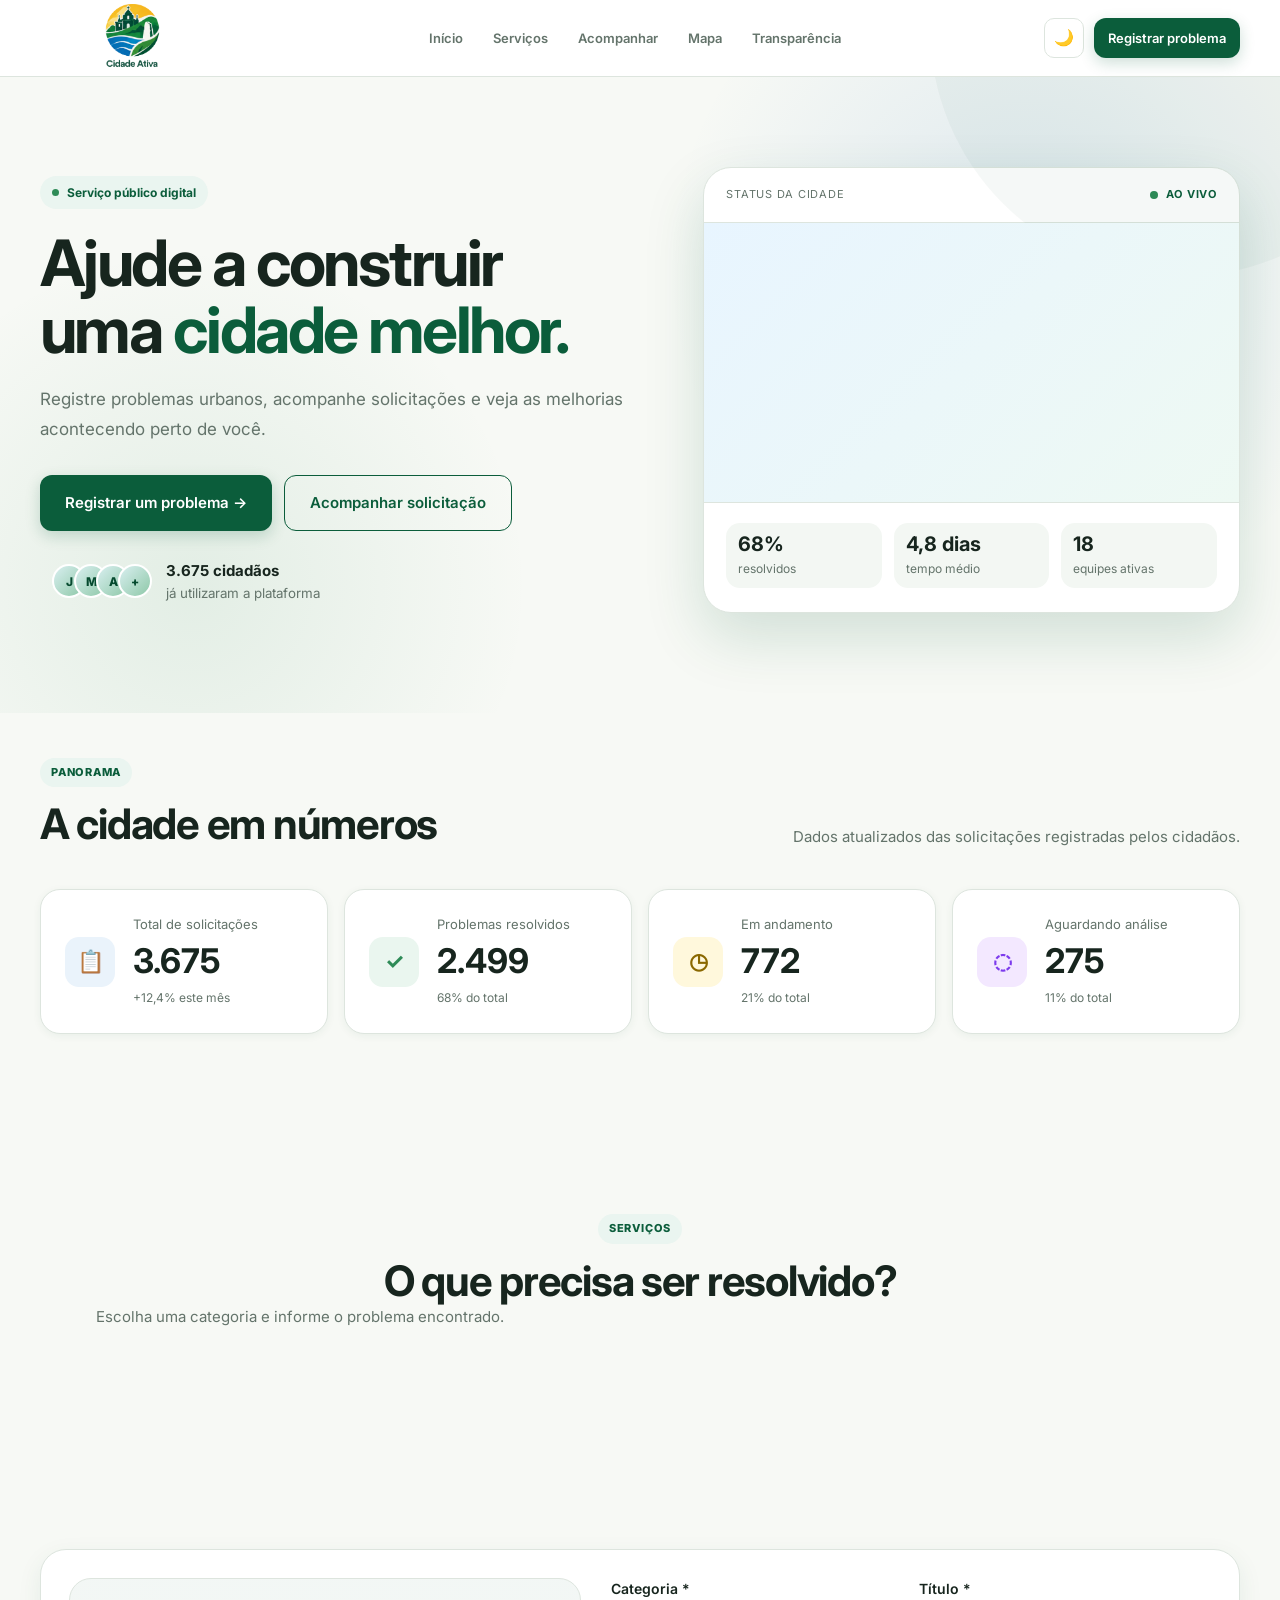
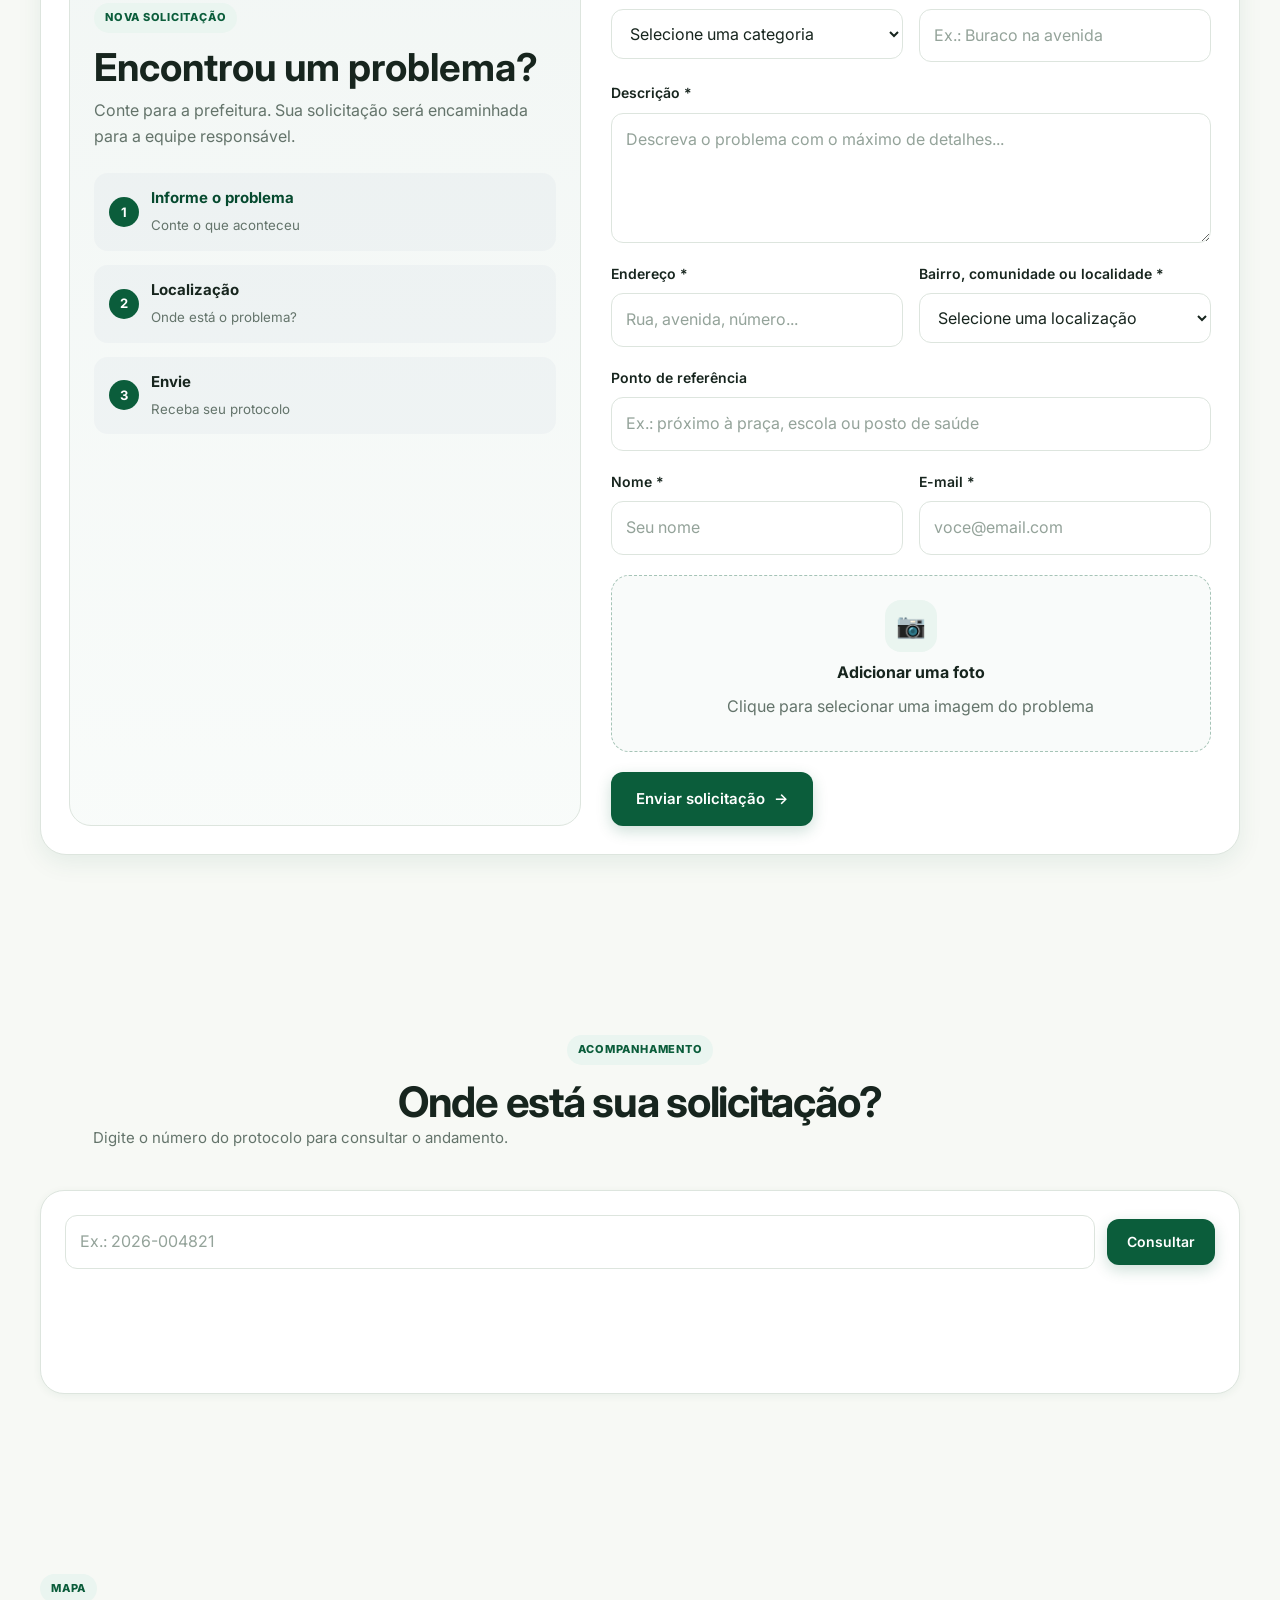
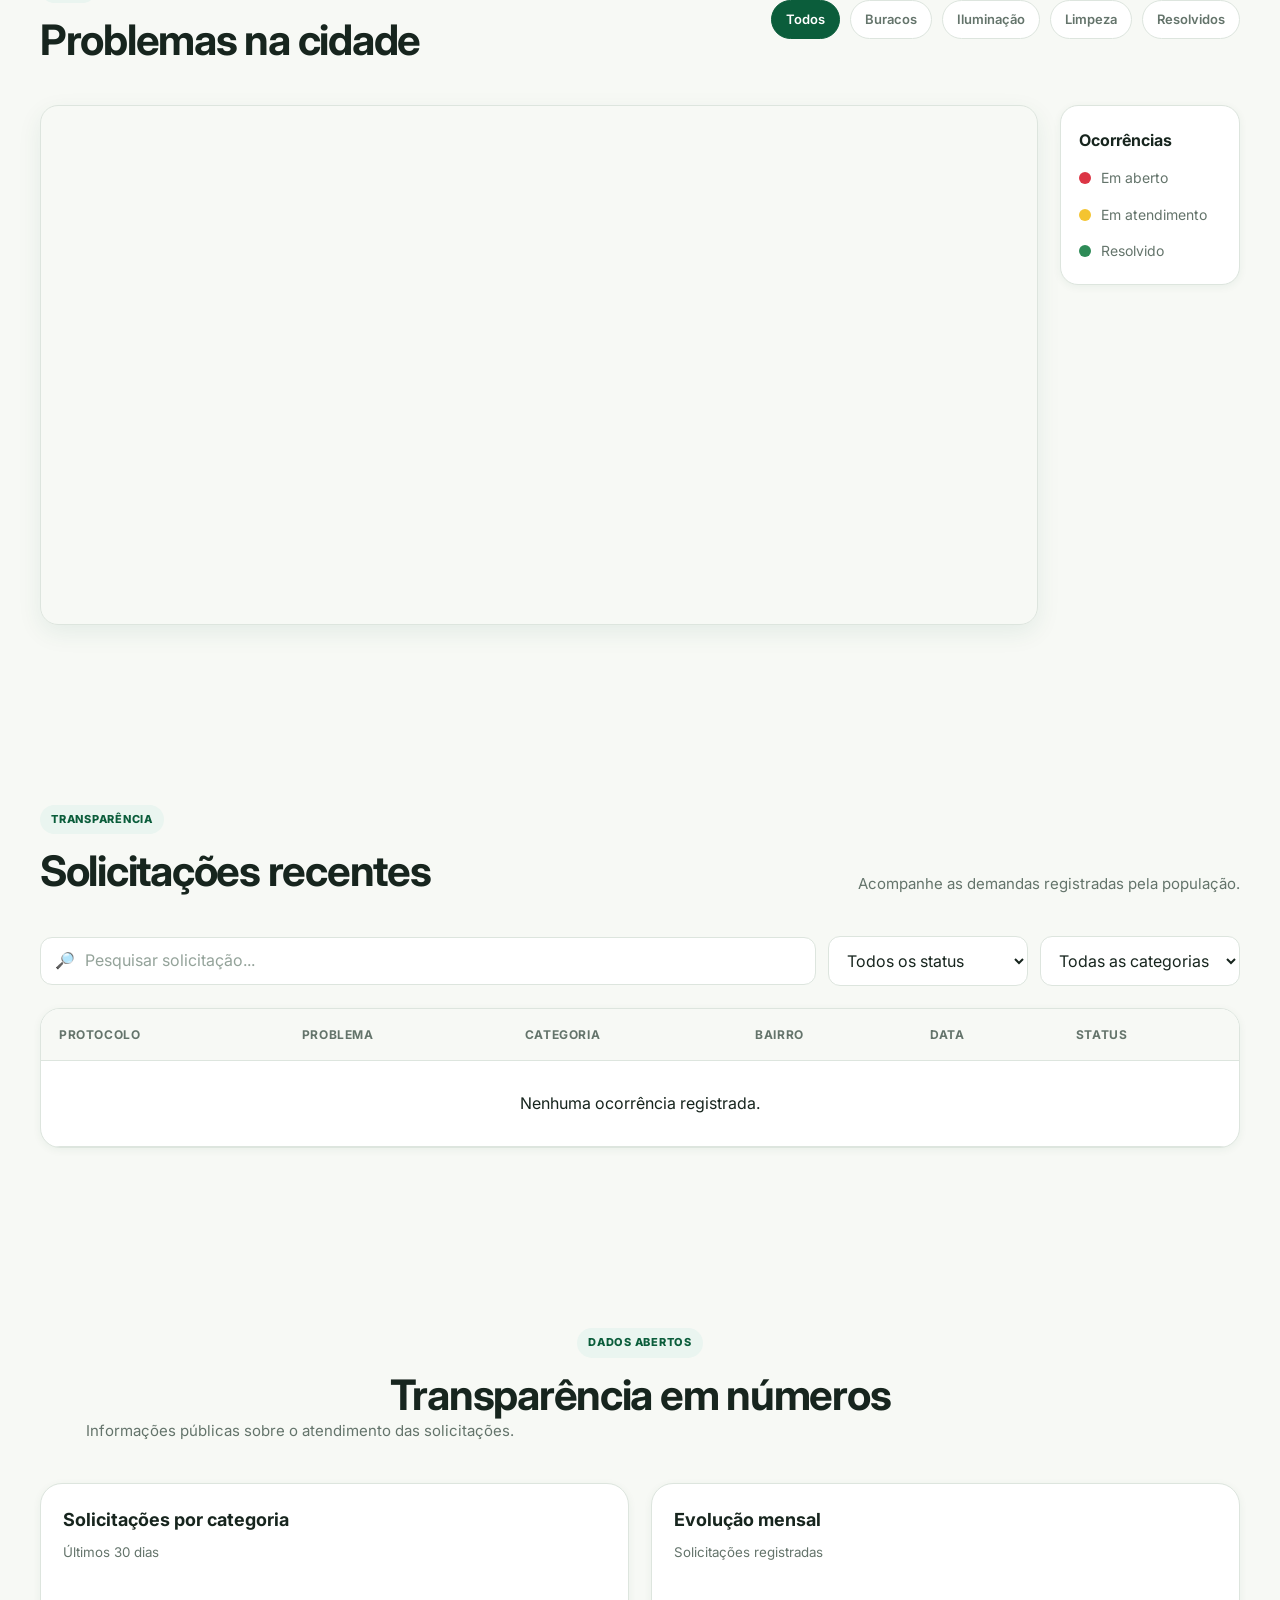
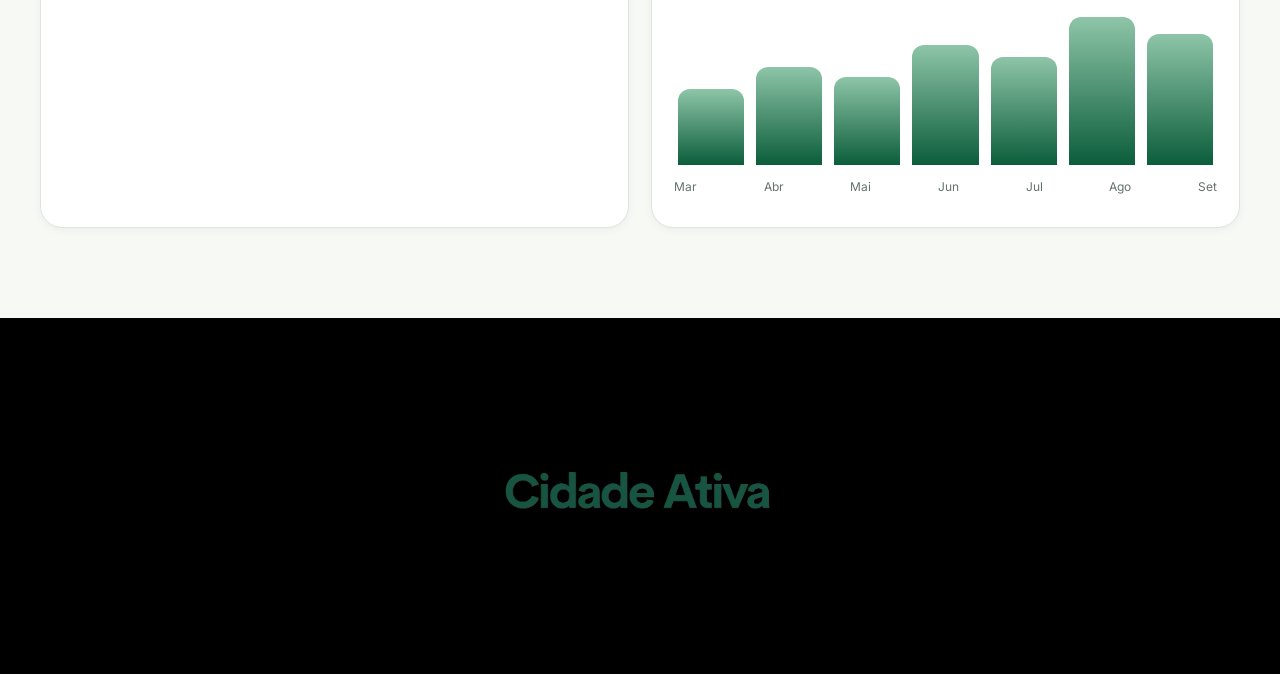
==== commit 0d6c2fdf: "adição de um novo footer" ====
--- a/index.html
+++ b/index.html
@@ -997,36 +997,16 @@
     <!-- Rodapé -->
 
     <footer class="footer">
-
-        <div class="container footer-grid">
-
-            <div class="footer-brand">
-
-                <!-- Logo no rodapé -->
-
-                <a
-                    href="index.html"
-                    class="logo footer-logo"
-                    aria-label="Cidade Ativa"
-                >
-
-                    <img
-                        src="images/logo.png"
-                        alt="Cidade Ativa - Prefeitura Municipal de Extremoz"
-                        class="logo-image"
-                    >
-
-                </a>
-
-                <p>
-                    Sua denúncia, nossa ação.
-                </p>
-
-            </div>
-
-        </div>
-
-    </footer>
+    <div class="footer-content">
+
+        <img
+            src="images/cidade-ativa.png"
+            alt="Cidade Ativa"
+            class="footer-cidade-ativa"
+        >
+
+    </div>
+</footer>
 
 
     <!-- Scripts -->
--- a/style.css
+++ b/style.css
@@ -903,8 +903,24 @@
 }
 
 .form-step.active {
-  background: var(--primary-light);
-  border-color: rgba(11, 93, 59, 0.12);
+  background: rgba(148, 163, 184, 0.08);
+  border-color: transparent;
+}
+
+.form-step.active strong {
+  color: var(--white);
+}
+
+.form-step.active small {
+  color: var(--text-secondary);
+}
+/* Corrige a legibilidade da etapa ativa */
+.form-step.active strong {
+  color: var(--primary-dark);
+}
+
+.form-step.active small {
+  color: var(--text-secondary);
 }
 
 .form-step span {
@@ -993,6 +1009,10 @@
   min-height: 110px;
 }
 
+/* Dark Mode */
+body.dark-mode .form-step.active strong {
+    color: #ffffff;
+}
 
 /* =========================
    UPLOAD DE FOTOS
@@ -1589,250 +1609,45 @@
 }
 
 
-/* =========================
+/* ========================================
    FOOTER
-========================= */
+======================================== */
 
 .footer {
-  background: var(--gray-900);
-  color: rgba(255, 255, 255, 0.8);
-  padding: 60px 0 24px;
-  margin-top: 60px;
-}
-
-.footer-grid {
-  display: grid;
-  grid-template-columns: 1.4fr 1fr 1fr 1fr;
-  gap: 26px;
-}
-
-.footer-brand p {
-  margin-top: 18px;
-  color: rgba(255, 255, 255, 0.7);
-  max-width: 280px;
-}
-
-.footer-column h3 {
-  margin-bottom: 14px;
-  color: var(--white);
-  font-size: 16px;
-}
-
-.footer-column a,
-.footer-column p {
-  display: block;
-  color: rgba(255, 255, 255, 0.7);
-  margin-bottom: 10px;
-}
-
-.footer-bottom {
-  padding-top: 24px;
-  margin-top: 30px;
-  border-top: 1px solid rgba(255, 255, 255, 0.1);
-  display: flex;
-  align-items: center;
-  justify-content: space-between;
-  gap: 12px;
-  flex-wrap: wrap;
-  font-size: 14px;
-  color: rgba(255, 255, 255, 0.7);
-}
-
-
-/* =========================
-   LOGO DO RODAPÉ
-========================= */
-
-.footer .logo-image {
-  width: 210px;
-  height: 80px;
-  object-fit: contain;
-  object-position: left center;
-}
-
-
-/* =========================
-   RESPONSIVIDADE
-========================= */
-
-@media (max-width: 980px) {
-
-  .hero-grid,
-  .form-wrapper,
-  .map-container,
-  .charts-grid {
-    grid-template-columns: 1fr;
-  }
-
-  .section-heading {
+    background: #000000;
+    padding: 55px 20px 45px;
+    text-align: center;
+}
+
+.footer-content {
+    display: flex;
+    flex-direction: column;
+    align-items: center;
+    justify-content: center;
+}
+
+/* Imagem Cidade Ativa */
+.footer-cidade-ativa {
+    width: 420px;
+    max-width: 80%;
+    height: auto;
     display: block;
-  }
-
-  .section-heading p {
-    margin-top: 12px;
-  }
-
-  .stats-grid {
-    grid-template-columns: repeat(2, minmax(0, 1fr));
-  }
-
-  .categories-grid {
-    grid-template-columns: repeat(2, minmax(0, 1fr));
-  }
-
-  .footer-grid {
-    grid-template-columns: repeat(2, minmax(0, 1fr));
-  }
-
-  .map-legend {
-    display: grid;
-    grid-template-columns: repeat(2, 1fr);
-  }
-}
-
-
-@media (max-width: 760px) {
-
-  .container {
-    width: min(100% - 20px, var(--container));
-  }
-
-  .header-content {
-    min-height: 68px;
-    padding: 12px 0;
-    flex-wrap: wrap;
-  }
-
-  .nav {
-    display: none;
-    position: absolute;
-    top: 100%;
-    left: 0;
-    right: 0;
-    background: var(--surface);
-    border-bottom: 1px solid var(--border);
-    padding: 12px;
-    flex-direction: column;
-    align-items: flex-start;
-    box-shadow: var(--shadow-sm);
-  }
-
-  .nav.is-open {
-    display: flex;
-  }
-
-  .menu-btn {
-    display: inline-flex;
-  }
-
-  .header-actions .btn-primary {
-    display: none;
-  }
-
-  .hero {
-    padding: 70px 0 80px;
-  }
-
-  .hero-trust {
-    align-items: flex-start;
-    flex-direction: column;
-  }
-
-  .form-row,
-  .tracking-search {
-    grid-template-columns: 1fr;
-    display: grid;
-  }
-
-  .requests-toolbar {
-    flex-direction: column;
-    align-items: stretch;
-  }
-
-  .requests-toolbar select,
-  .search-box,
-  .tracking-search input {
-    width: 100%;
-    flex: 1 1 auto;
-  }
-
-  #realMap {
-    height: 420px;
-  }
-
-  #cityMap {
-    height: 280px;
-  }
-
-  .logo-image {
-    width: 150px;
-    height: 58px;
-  }
-
-  .footer .logo-image {
-    width: 180px;
-    height: 70px;
-  }
-}
-
-
-@media (max-width: 560px) {
-
-  .section {
-    padding: 70px 0;
-  }
-
-  .stats-grid,
-  .categories-grid,
-  .footer-grid {
-    grid-template-columns: 1fr;
-  }
-
-  .hero h1 {
-    font-size: 2.5rem;
-  }
-
-  .hero-content p {
-    font-size: 15px;
-  }
-
-  .btn {
-    width: 100%;
-  }
-
-  .hero-buttons {
-    flex-direction: column;
-  }
-
-  .form-wrapper {
-    padding: 18px;
-  }
-
-  .city-footer {
-    grid-template-columns: 1fr;
-  }
-
-  .map-filters {
-    justify-content: flex-start;
-  }
-
-  .map-legend {
-    grid-template-columns: 1fr;
-  }
-
-  .submit-btn {
-    width: 100%;
-  }
-
-  .logo-image {
-    width: 135px;
-    height: 52px;
-  }
-
-  .footer .logo-image {
-    width: 160px;
-    height: 64px;
-  }
+    margin: 0 auto 20px;
+}
+
+/* Frase */
+.footer-content p {
+    margin: 0;
+    color: #a8bbb3;
+    font-size: 0.9rem;
+}
+
+/* Responsivo */
+@media (max-width: 768px) {
+    .footer-cidade-ativa {
+        width: 300px;
+        max-width: 90%;
+    }
 }
 
 
